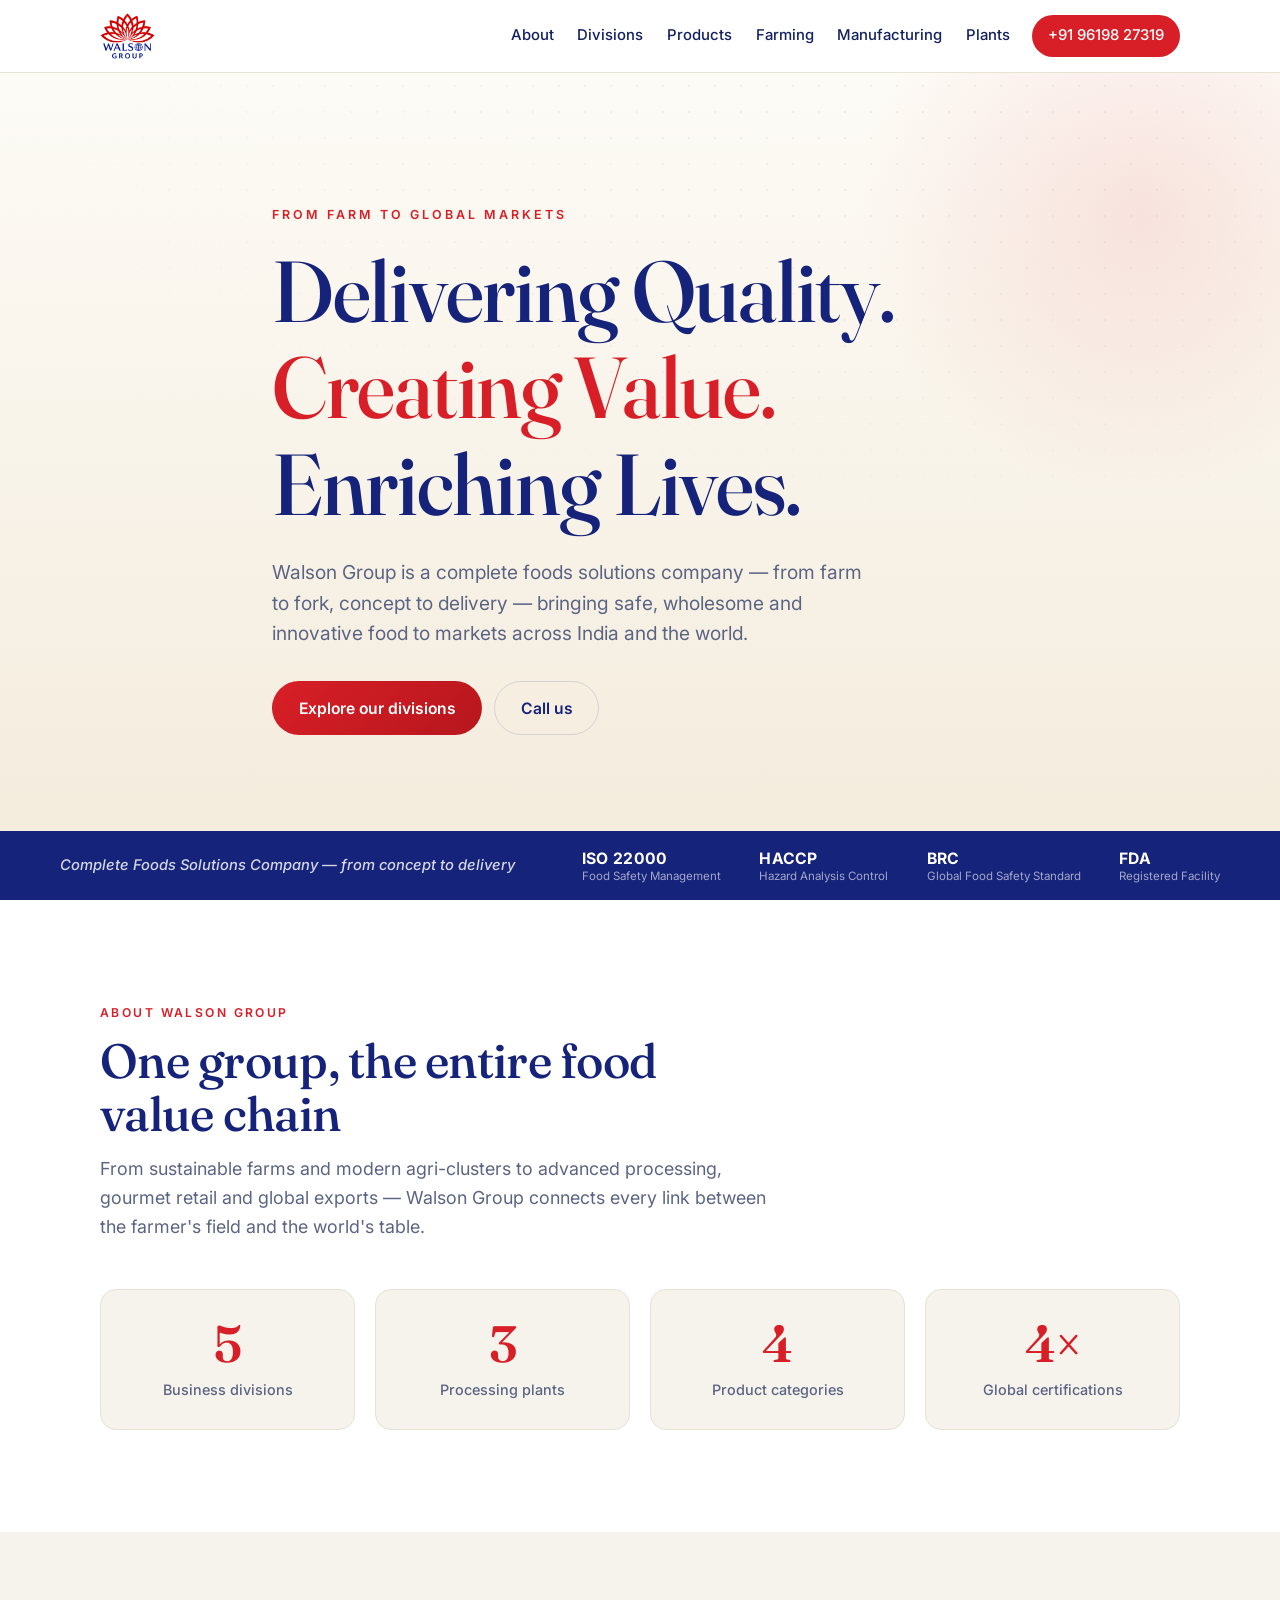
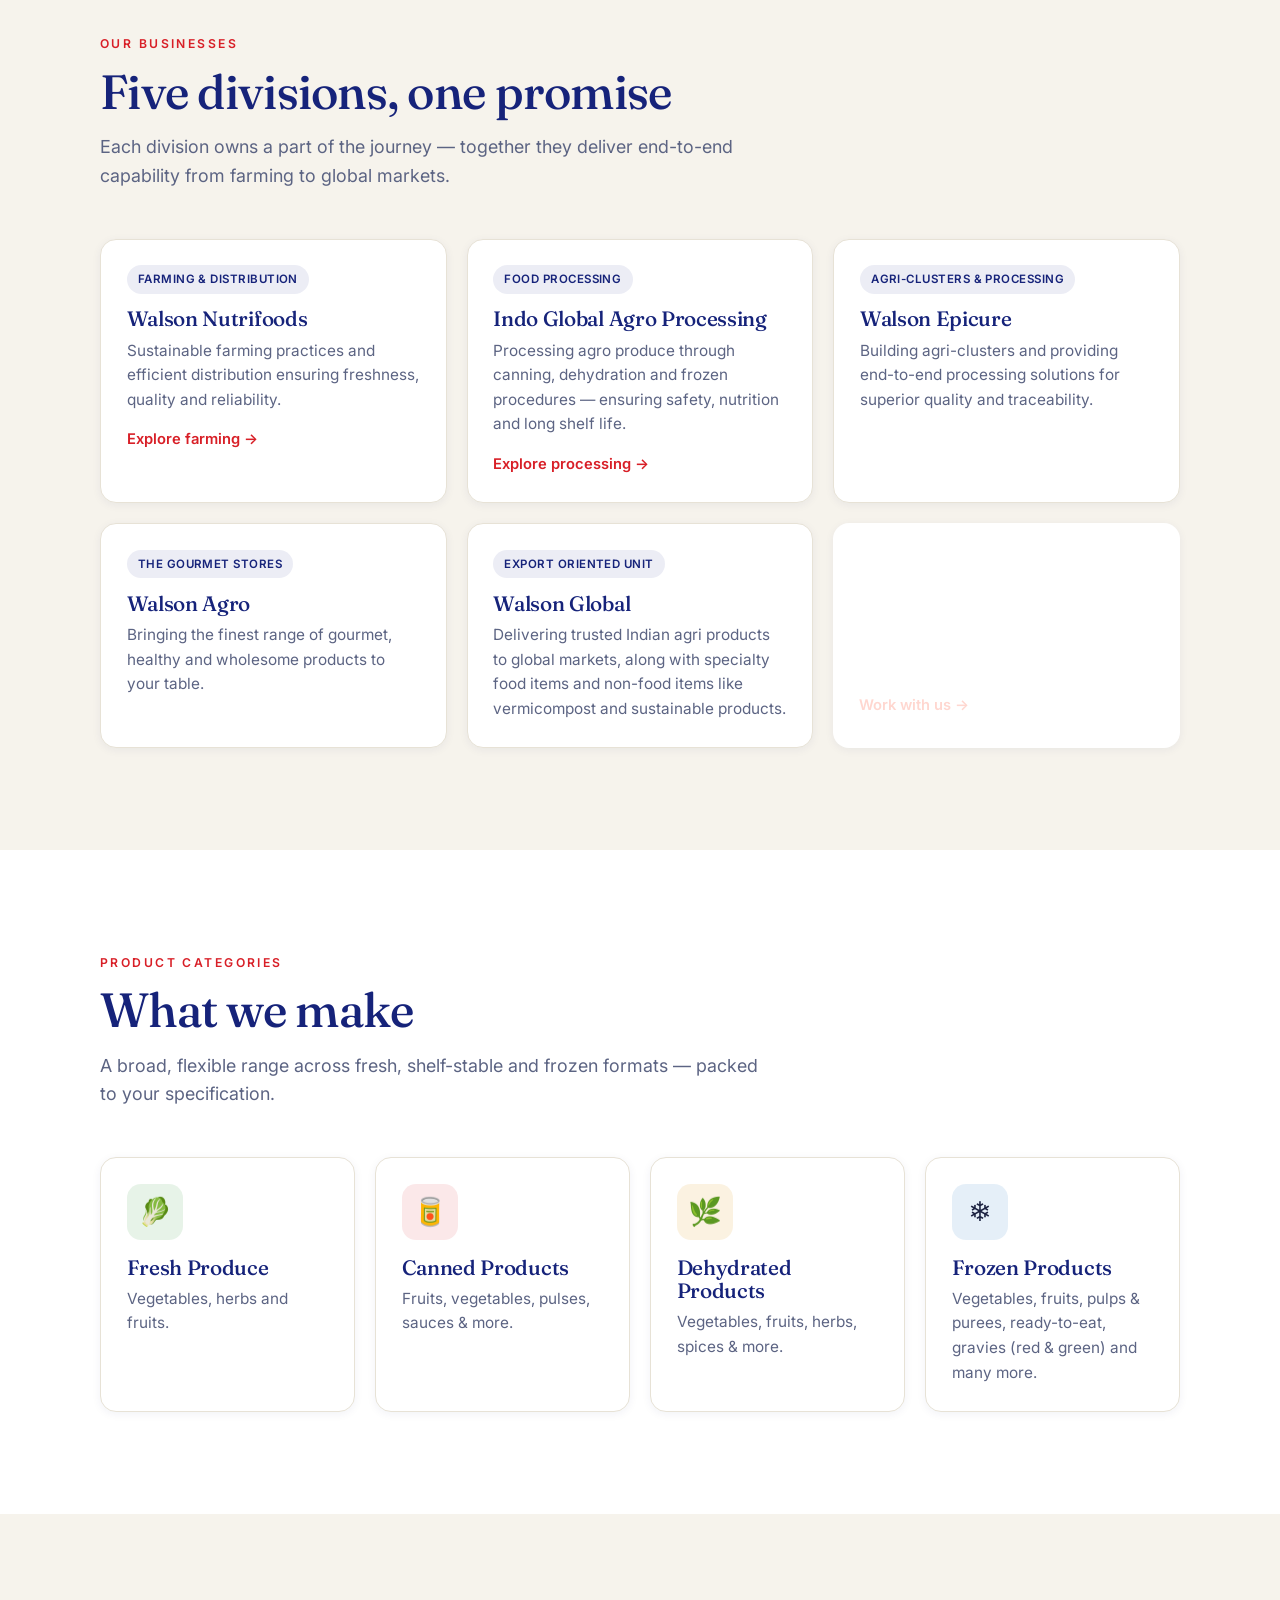
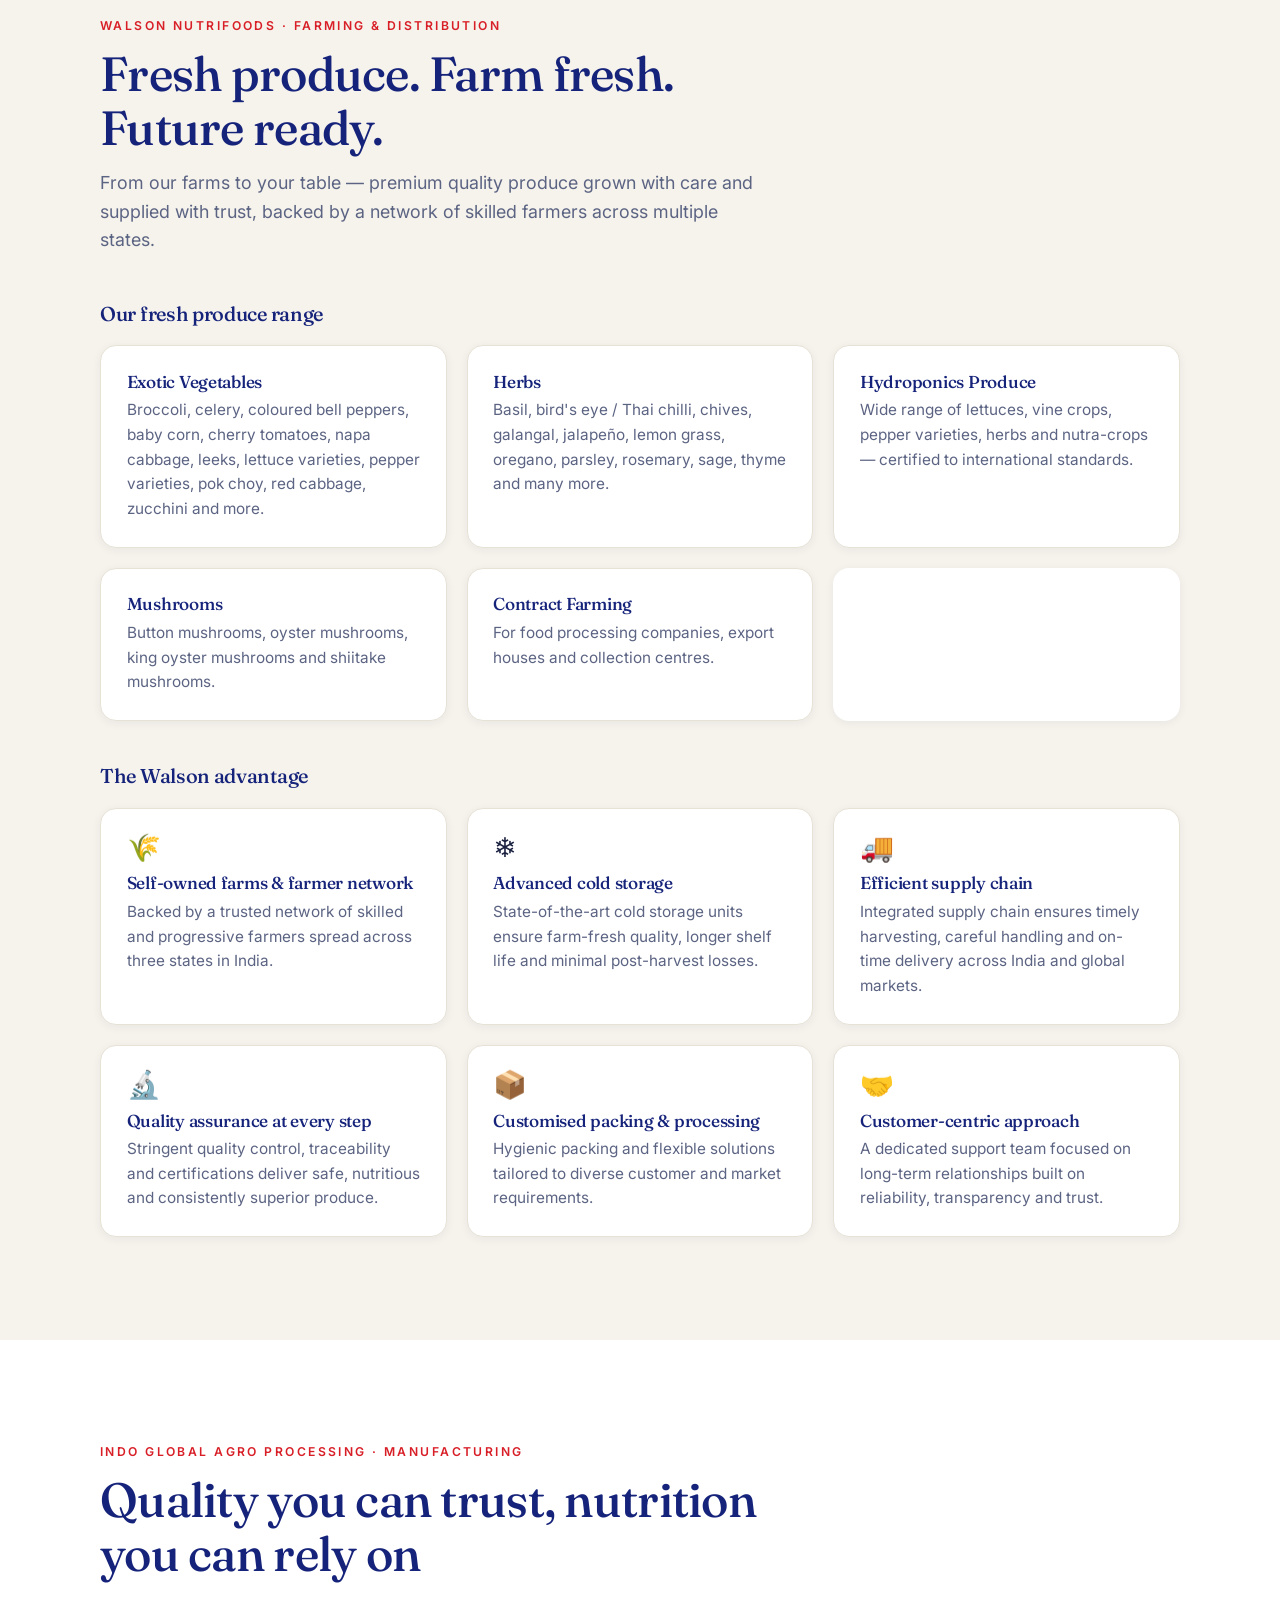
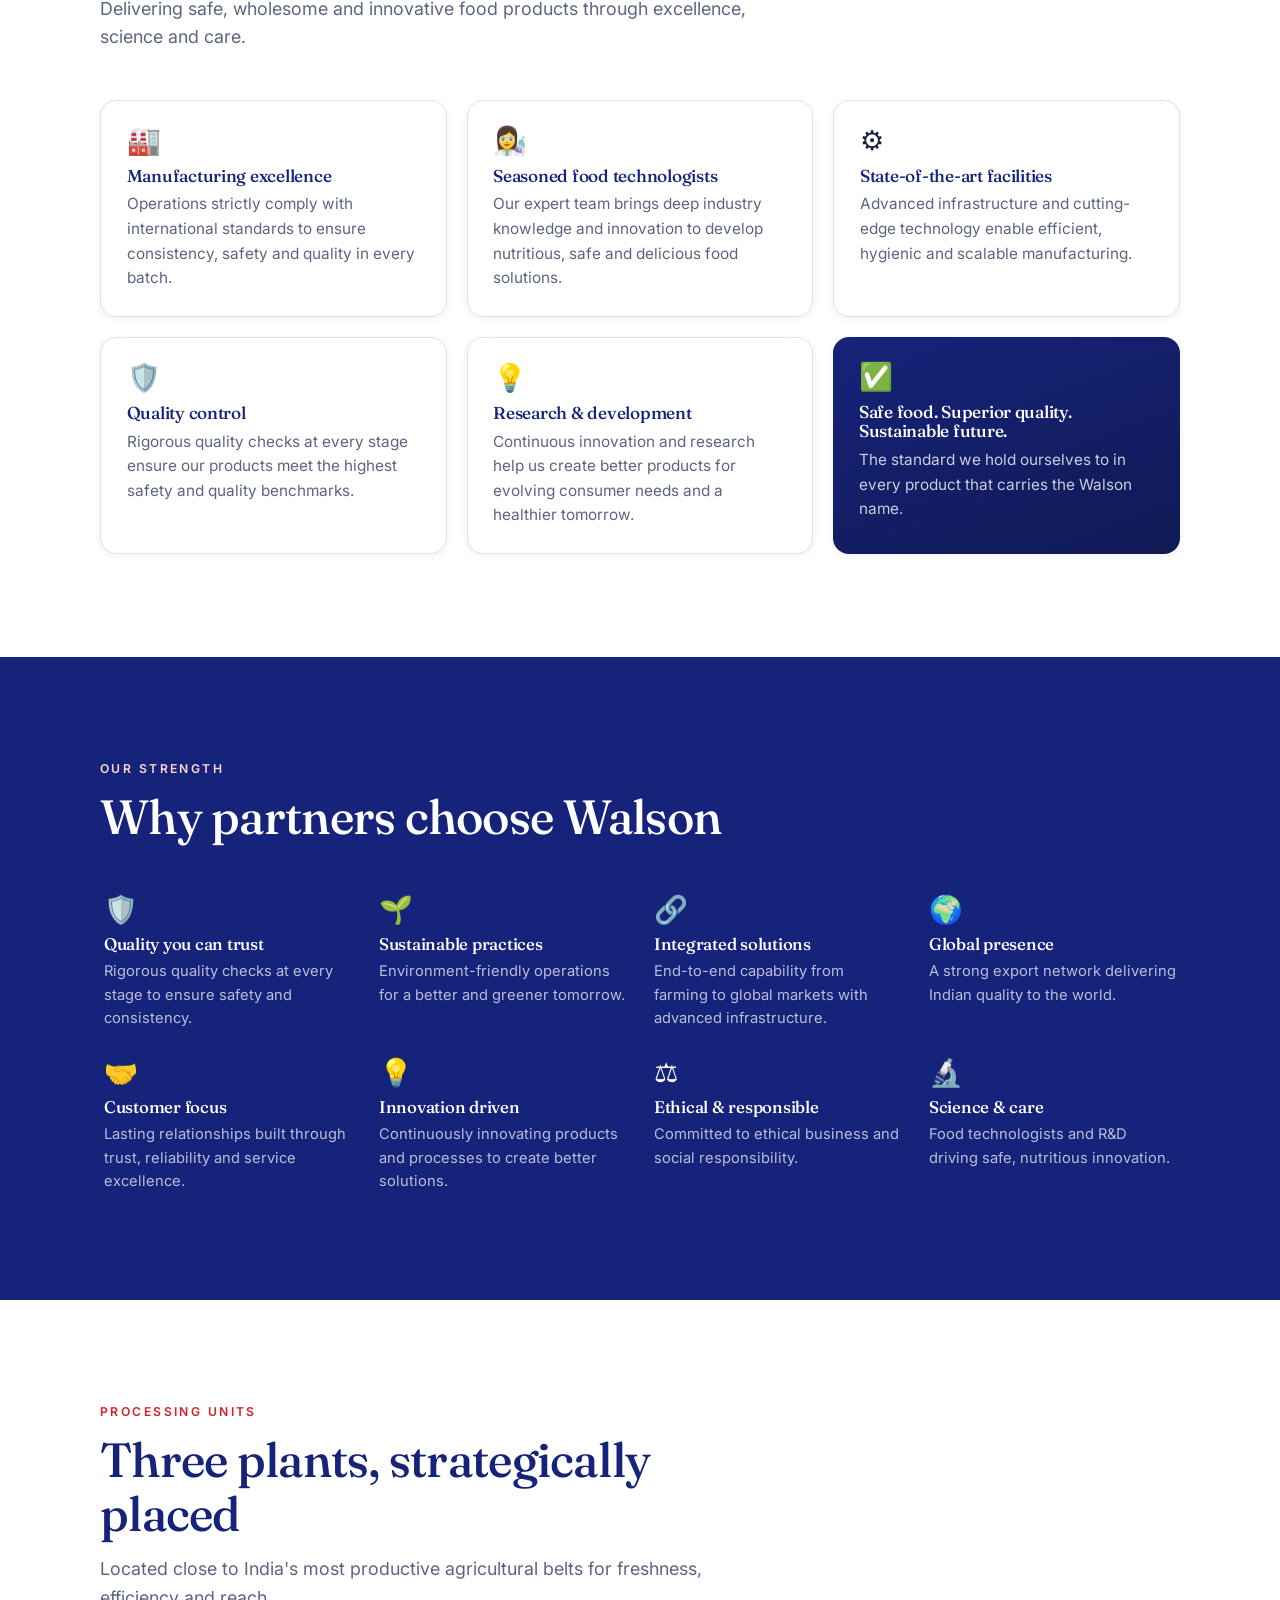
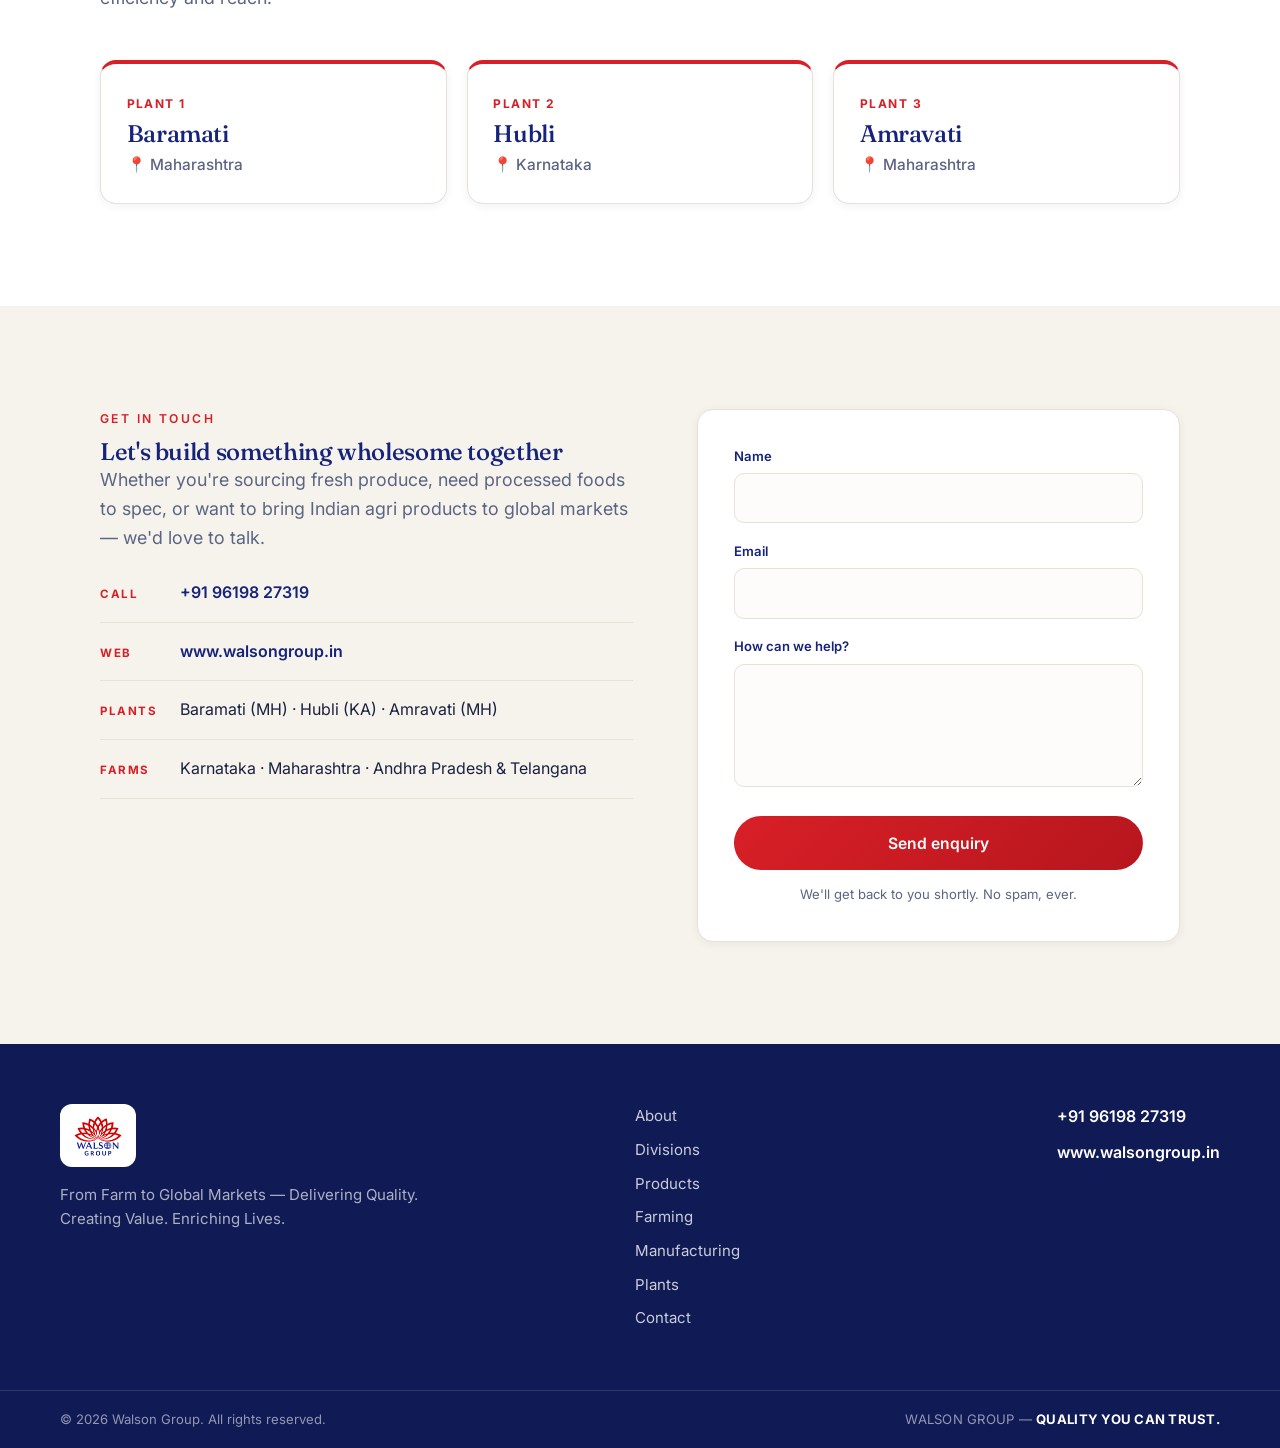
==== index.html @ 6d325419 "Build full corporate site from company infographics Replace coming-soon page with a complete multi-s" ====
<!DOCTYPE html>
<html lang="en">
<head>
  <meta charset="UTF-8" />
  <meta name="viewport" content="width=device-width, initial-scale=1.0" />
  <title>Walson Group — Complete Foods Solutions Company</title>
  <meta name="description" content="Walson Group is a complete foods solutions company — from farm to global markets. Fresh produce, canned, dehydrated and frozen foods with ISO 22000, HACCP, BRC and FDA-certified quality." />

  <meta property="og:title" content="Walson Group — Quality You Can Trust" />
  <meta property="og:description" content="From Farm to Global Markets — Delivering Quality. Creating Value. Enriching Lives." />
  <meta property="og:type" content="website" />
  <meta property="og:url" content="https://walsongroup.in" />

  <link rel="icon" href="data:image/svg+xml,<svg xmlns='http://www.w3.org/2000/svg' viewBox='0 0 100 100'><text y='.9em' font-size='90'>🪷</text></svg>" />
  <meta name="theme-color" content="#16237a" />

  <link rel="preconnect" href="https://fonts.googleapis.com" />
  <link rel="preconnect" href="https://fonts.gstatic.com" crossorigin />
  <link href="https://fonts.googleapis.com/css2?family=Fraunces:opsz,wght@9..144,400;9..144,500;9..144,600&family=Inter:wght@400;500;600;700&display=swap" rel="stylesheet" />

  <link rel="stylesheet" href="styles.css" />
</head>
<body>
  <!-- ============================ HEADER ============================ -->
  <header class="site-header" id="top">
    <div class="container nav">
      <a class="nav-brand" href="#top" aria-label="Walson Group home">
        <img src="logo.png" width="760" height="639" alt="Walson Group" />
      </a>

      <nav class="nav-links" id="navLinks" aria-label="Primary">
        <a href="#about">About</a>
        <a href="#divisions">Divisions</a>
        <a href="#products">Products</a>
        <a href="#farming">Farming</a>
        <a href="#manufacturing">Manufacturing</a>
        <a href="#plants">Plants</a>
        <a class="nav-cta" href="tel:+919619827319">+91 96198 27319</a>
      </nav>

      <button class="nav-toggle" id="navToggle" aria-label="Toggle menu" aria-expanded="false">
        <span></span><span></span><span></span>
      </button>
    </div>
  </header>

  <main>
    <!-- ============================ HERO ============================ -->
    <section class="hero" id="home">
      <div class="hero-bg" aria-hidden="true"></div>
      <div class="container hero-inner">
        <p class="eyebrow">From Farm to Global Markets</p>
        <h1 class="hero-title">
          Delivering&nbsp;Quality.<br />
          <span class="accent">Creating&nbsp;Value.</span><br />
          Enriching&nbsp;Lives.
        </h1>
        <p class="hero-sub">
          Walson Group is a complete foods solutions company — from farm to fork,
          concept to delivery — bringing safe, wholesome and innovative food to
          markets across India and the world.
        </p>
        <div class="hero-actions">
          <a class="btn btn-primary" href="#divisions">Explore our divisions</a>
          <a class="btn btn-ghost" href="tel:+919619827319">Call us</a>
        </div>
      </div>
    </section>

    <!-- ===================== CERTIFICATION STRIP ===================== -->
    <section class="trust-strip" aria-label="Certifications">
      <div class="container trust-inner">
        <span class="trust-lead">Complete Foods Solutions Company — from concept to delivery</span>
        <ul class="certs">
          <li><strong>ISO 22000</strong><span>Food Safety Management</span></li>
          <li><strong>HACCP</strong><span>Hazard Analysis Control</span></li>
          <li><strong>BRC</strong><span>Global Food Safety Standard</span></li>
          <li><strong>FDA</strong><span>Registered Facility</span></li>
        </ul>
      </div>
    </section>

    <!-- ============================ ABOUT ============================ -->
    <section class="section" id="about">
      <div class="container">
        <div class="section-head">
          <p class="kicker">About Walson Group</p>
          <h2>One group, the entire food value chain</h2>
          <p class="section-lead">
            From sustainable farms and modern agri-clusters to advanced processing,
            gourmet retail and global exports — Walson Group connects every link
            between the farmer's field and the world's table.
          </p>
        </div>

        <div class="stats">
          <div class="stat"><span class="stat-num">5</span><span class="stat-label">Business divisions</span></div>
          <div class="stat"><span class="stat-num">3</span><span class="stat-label">Processing plants</span></div>
          <div class="stat"><span class="stat-num">4</span><span class="stat-label">Product categories</span></div>
          <div class="stat"><span class="stat-num">4×</span><span class="stat-label">Global certifications</span></div>
        </div>
      </div>
    </section>

    <!-- ========================= DIVISIONS ========================= -->
    <section class="section section-alt" id="divisions">
      <div class="container">
        <div class="section-head">
          <p class="kicker">Our Businesses</p>
          <h2>Five divisions, one promise</h2>
          <p class="section-lead">Each division owns a part of the journey — together they deliver end-to-end capability from farming to global markets.</p>
        </div>

        <div class="grid grid-3">
          <article class="card division">
            <span class="pill">Farming &amp; Distribution</span>
            <h3>Walson Nutrifoods</h3>
            <p>Sustainable farming practices and efficient distribution ensuring freshness, quality and reliability.</p>
            <a class="card-link" href="#farming">Explore farming →</a>
          </article>

          <article class="card division">
            <span class="pill">Food Processing</span>
            <h3>Indo Global Agro Processing</h3>
            <p>Processing agro produce through canning, dehydration and frozen procedures — ensuring safety, nutrition and long shelf life.</p>
            <a class="card-link" href="#manufacturing">Explore processing →</a>
          </article>

          <article class="card division">
            <span class="pill">Agri-Clusters &amp; Processing</span>
            <h3>Walson Epicure</h3>
            <p>Building agri-clusters and providing end-to-end processing solutions for superior quality and traceability.</p>
          </article>

          <article class="card division">
            <span class="pill">The Gourmet Stores</span>
            <h3>Walson Agro</h3>
            <p>Bringing the finest range of gourmet, healthy and wholesome products to your table.</p>
          </article>

          <article class="card division">
            <span class="pill">Export Oriented Unit</span>
            <h3>Walson Global</h3>
            <p>Delivering trusted Indian agri products to global markets, along with specialty food items and non-food items like vermicompost and sustainable products.</p>
          </article>

          <article class="card division card-accent">
            <h3>From concept to delivery</h3>
            <p>A single, integrated partner covering the full spectrum — so quality and traceability are never handed off or lost in between.</p>
            <a class="card-link" href="#contact">Work with us →</a>
          </article>
        </div>
      </div>
    </section>

    <!-- ========================= PRODUCTS ========================= -->
    <section class="section" id="products">
      <div class="container">
        <div class="section-head">
          <p class="kicker">Product Categories</p>
          <h2>What we make</h2>
          <p class="section-lead">A broad, flexible range across fresh, shelf-stable and frozen formats — packed to your specification.</p>
        </div>

        <div class="grid grid-4">
          <article class="card product">
            <span class="prod-badge badge-green">🥬</span>
            <h3>Fresh Produce</h3>
            <p>Vegetables, herbs and fruits.</p>
          </article>
          <article class="card product">
            <span class="prod-badge badge-red">🥫</span>
            <h3>Canned Products</h3>
            <p>Fruits, vegetables, pulses, sauces &amp; more.</p>
          </article>
          <article class="card product">
            <span class="prod-badge badge-amber">🌿</span>
            <h3>Dehydrated Products</h3>
            <p>Vegetables, fruits, herbs, spices &amp; more.</p>
          </article>
          <article class="card product">
            <span class="prod-badge badge-blue">❄️</span>
            <h3>Frozen Products</h3>
            <p>Vegetables, fruits, pulps &amp; purees, ready-to-eat, gravies (red &amp; green) and many more.</p>
          </article>
        </div>
      </div>
    </section>

    <!-- ===================== FARMING (NUTRIFOODS) ===================== -->
    <section class="section section-alt" id="farming">
      <div class="container">
        <div class="section-head">
          <p class="kicker">Walson Nutrifoods · Farming &amp; Distribution</p>
          <h2>Fresh produce. Farm fresh. Future ready.</h2>
          <p class="section-lead">From our farms to your table — premium quality produce grown with care and supplied with trust, backed by a network of skilled farmers across multiple states.</p>
        </div>

        <h3 class="sub-head">Our fresh produce range</h3>
        <div class="grid grid-3">
          <article class="card feature">
            <h4>Exotic Vegetables</h4>
            <p>Broccoli, celery, coloured bell peppers, baby corn, cherry tomatoes, napa cabbage, leeks, lettuce varieties, pepper varieties, pok choy, red cabbage, zucchini and more.</p>
          </article>
          <article class="card feature">
            <h4>Herbs</h4>
            <p>Basil, bird's eye / Thai chilli, chives, galangal, jalapeño, lemon grass, oregano, parsley, rosemary, sage, thyme and many more.</p>
          </article>
          <article class="card feature">
            <h4>Hydroponics Produce</h4>
            <p>Wide range of lettuces, vine crops, pepper varieties, herbs and nutra-crops — certified to international standards.</p>
          </article>
          <article class="card feature">
            <h4>Mushrooms</h4>
            <p>Button mushrooms, oyster mushrooms, king oyster mushrooms and shiitake mushrooms.</p>
          </article>
          <article class="card feature">
            <h4>Contract Farming</h4>
            <p>For food processing companies, export houses and collection centres.</p>
          </article>
          <article class="card feature card-accent">
            <h4>Farm locations</h4>
            <p>Karnataka · Maharashtra · Andhra Pradesh &amp; Telangana</p>
          </article>
        </div>

        <h3 class="sub-head">The Walson advantage</h3>
        <div class="grid grid-3">
          <article class="card feature">
            <div class="ico">🌾</div>
            <h4>Self-owned farms &amp; farmer network</h4>
            <p>Backed by a trusted network of skilled and progressive farmers spread across three states in India.</p>
          </article>
          <article class="card feature">
            <div class="ico">❄️</div>
            <h4>Advanced cold storage</h4>
            <p>State-of-the-art cold storage units ensure farm-fresh quality, longer shelf life and minimal post-harvest losses.</p>
          </article>
          <article class="card feature">
            <div class="ico">🚚</div>
            <h4>Efficient supply chain</h4>
            <p>Integrated supply chain ensures timely harvesting, careful handling and on-time delivery across India and global markets.</p>
          </article>
          <article class="card feature">
            <div class="ico">🔬</div>
            <h4>Quality assurance at every step</h4>
            <p>Stringent quality control, traceability and certifications deliver safe, nutritious and consistently superior produce.</p>
          </article>
          <article class="card feature">
            <div class="ico">📦</div>
            <h4>Customised packing &amp; processing</h4>
            <p>Hygienic packing and flexible solutions tailored to diverse customer and market requirements.</p>
          </article>
          <article class="card feature">
            <div class="ico">🤝</div>
            <h4>Customer-centric approach</h4>
            <p>A dedicated support team focused on long-term relationships built on reliability, transparency and trust.</p>
          </article>
        </div>
      </div>
    </section>

    <!-- ======================= MANUFACTURING ======================= -->
    <section class="section" id="manufacturing">
      <div class="container">
        <div class="section-head">
          <p class="kicker">Indo Global Agro Processing · Manufacturing</p>
          <h2>Quality you can trust, nutrition you can rely on</h2>
          <p class="section-lead">Delivering safe, wholesome and innovative food products through excellence, science and care.</p>
        </div>

        <div class="grid grid-3">
          <article class="card feature">
            <div class="ico">🏭</div>
            <h4>Manufacturing excellence</h4>
            <p>Operations strictly comply with international standards to ensure consistency, safety and quality in every batch.</p>
          </article>
          <article class="card feature">
            <div class="ico">👩‍🔬</div>
            <h4>Seasoned food technologists</h4>
            <p>Our expert team brings deep industry knowledge and innovation to develop nutritious, safe and delicious food solutions.</p>
          </article>
          <article class="card feature">
            <div class="ico">⚙️</div>
            <h4>State-of-the-art facilities</h4>
            <p>Advanced infrastructure and cutting-edge technology enable efficient, hygienic and scalable manufacturing.</p>
          </article>
          <article class="card feature">
            <div class="ico">🛡️</div>
            <h4>Quality control</h4>
            <p>Rigorous quality checks at every stage ensure our products meet the highest safety and quality benchmarks.</p>
          </article>
          <article class="card feature">
            <div class="ico">💡</div>
            <h4>Research &amp; development</h4>
            <p>Continuous innovation and research help us create better products for evolving consumer needs and a healthier tomorrow.</p>
          </article>
          <article class="card feature card-accent">
            <div class="ico">✅</div>
            <h4>Safe food. Superior quality. Sustainable future.</h4>
            <p>The standard we hold ourselves to in every product that carries the Walson name.</p>
          </article>
        </div>
      </div>
    </section>

    <!-- ========================= STRENGTHS ========================= -->
    <section class="section section-navy" id="strengths">
      <div class="container">
        <div class="section-head">
          <p class="kicker kicker-light">Our Strength</p>
          <h2>Why partners choose Walson</h2>
        </div>

        <div class="grid grid-4 strengths">
          <div class="strength"><div class="ico">🛡️</div><h4>Quality you can trust</h4><p>Rigorous quality checks at every stage to ensure safety and consistency.</p></div>
          <div class="strength"><div class="ico">🌱</div><h4>Sustainable practices</h4><p>Environment-friendly operations for a better and greener tomorrow.</p></div>
          <div class="strength"><div class="ico">🔗</div><h4>Integrated solutions</h4><p>End-to-end capability from farming to global markets with advanced infrastructure.</p></div>
          <div class="strength"><div class="ico">🌍</div><h4>Global presence</h4><p>A strong export network delivering Indian quality to the world.</p></div>
          <div class="strength"><div class="ico">🤝</div><h4>Customer focus</h4><p>Lasting relationships built through trust, reliability and service excellence.</p></div>
          <div class="strength"><div class="ico">💡</div><h4>Innovation driven</h4><p>Continuously innovating products and processes to create better solutions.</p></div>
          <div class="strength"><div class="ico">⚖️</div><h4>Ethical &amp; responsible</h4><p>Committed to ethical business and social responsibility.</p></div>
          <div class="strength"><div class="ico">🔬</div><h4>Science &amp; care</h4><p>Food technologists and R&amp;D driving safe, nutritious innovation.</p></div>
        </div>
      </div>
    </section>

    <!-- =========================== PLANTS =========================== -->
    <section class="section" id="plants">
      <div class="container">
        <div class="section-head">
          <p class="kicker">Processing Units</p>
          <h2>Three plants, strategically placed</h2>
          <p class="section-lead">Located close to India's most productive agricultural belts for freshness, efficiency and reach.</p>
        </div>

        <div class="grid grid-3">
          <article class="card plant">
            <span class="plant-no">Plant 1</span>
            <h3>Baramati</h3>
            <p class="plant-state">📍 Maharashtra</p>
          </article>
          <article class="card plant">
            <span class="plant-no">Plant 2</span>
            <h3>Hubli</h3>
            <p class="plant-state">📍 Karnataka</p>
          </article>
          <article class="card plant">
            <span class="plant-no">Plant 3</span>
            <h3>Amravati</h3>
            <p class="plant-state">📍 Maharashtra</p>
          </article>
        </div>
      </div>
    </section>

    <!-- =========================== CONTACT =========================== -->
    <section class="section section-alt" id="contact">
      <div class="container contact-grid">
        <div class="contact-info">
          <p class="kicker">Get in touch</p>
          <h2>Let's build something wholesome together</h2>
          <p class="section-lead">Whether you're sourcing fresh produce, need processed foods to spec, or want to bring Indian agri products to global markets — we'd love to talk.</p>

          <ul class="contact-list">
            <li>
              <span class="ci-label">Call</span>
              <a href="tel:+919619827319">+91 96198 27319</a>
            </li>
            <li>
              <span class="ci-label">Web</span>
              <a href="https://walsongroup.in">www.walsongroup.in</a>
            </li>
            <li>
              <span class="ci-label">Plants</span>
              <span>Baramati (MH) · Hubli (KA) · Amravati (MH)</span>
            </li>
            <li>
              <span class="ci-label">Farms</span>
              <span>Karnataka · Maharashtra · Andhra Pradesh &amp; Telangana</span>
            </li>
          </ul>
        </div>

        <form class="contact-form" id="contactForm" novalidate>
          <div class="field">
            <label for="cf-name">Name</label>
            <input id="cf-name" name="name" type="text" autocomplete="name" required />
          </div>
          <div class="field">
            <label for="cf-email">Email</label>
            <input id="cf-email" name="email" type="email" inputmode="email" autocomplete="email" required />
          </div>
          <div class="field">
            <label for="cf-msg">How can we help?</label>
            <textarea id="cf-msg" name="message" rows="4" required></textarea>
          </div>
          <button class="btn btn-primary" type="submit">Send enquiry</button>
          <p class="form-note" id="formNote">We'll get back to you shortly. No spam, ever.</p>
        </form>
      </div>
    </section>
  </main>

  <!-- =========================== FOOTER =========================== -->
  <footer class="site-footer">
    <div class="container footer-inner">
      <div class="footer-brand">
        <span class="footer-logo"><img src="logo.png" width="760" height="639" alt="Walson Group" /></span>
        <p>From Farm to Global Markets — Delivering Quality. Creating Value. Enriching Lives.</p>
      </div>

      <nav class="footer-nav" aria-label="Footer">
        <a href="#about">About</a>
        <a href="#divisions">Divisions</a>
        <a href="#products">Products</a>
        <a href="#farming">Farming</a>
        <a href="#manufacturing">Manufacturing</a>
        <a href="#plants">Plants</a>
        <a href="#contact">Contact</a>
      </nav>

      <div class="footer-contact">
        <a href="tel:+919619827319">+91 96198 27319</a>
        <a href="https://walsongroup.in">www.walsongroup.in</a>
      </div>
    </div>
    <div class="footer-bar">
      <div class="container footer-bar-inner">
        <span>&copy; <span id="year"></span> Walson Group. All rights reserved.</span>
        <span class="footer-tag">WALSON GROUP — <strong>QUALITY YOU CAN TRUST.</strong></span>
      </div>
    </div>
  </footer>

  <script src="app.js"></script>
</body>
</html>
---- styles.css ----
:root {
  --navy: #16237a;
  --navy-deep: #101a54;
  --navy-ink: #14205f;
  --red: #d81f27;
  --red-deep: #b7161d;
  --amber: #e0a53a;
  --green: #3f9b46;
  --blue: #2f7fc4;

  --ink: #1b2140;
  --muted: #5c6483;
  --paper: #ffffff;
  --paper-alt: #f6f3ec;
  --line: #e7e2d6;
  --line-strong: rgba(22, 35, 122, 0.14);

  --radius: 16px;
  --shadow-sm: 0 2px 10px rgba(20, 32, 95, 0.06);
  --shadow: 0 14px 40px -18px rgba(20, 32, 95, 0.28);
  --ease: cubic-bezier(0.22, 1, 0.36, 1);
  --maxw: 1160px;
}

* { box-sizing: border-box; margin: 0; padding: 0; }

html { scroll-behavior: smooth; scroll-padding-top: 84px; -webkit-text-size-adjust: 100%; }

body {
  font-family: "Inter", system-ui, -apple-system, sans-serif;
  color: var(--ink);
  background: var(--paper);
  line-height: 1.6;
  -webkit-font-smoothing: antialiased;
}

img { max-width: 100%; display: block; }
a { color: inherit; text-decoration: none; }

.container { width: 100%; max-width: var(--maxw); margin-inline: auto; padding-inline: clamp(1.15rem, 4vw, 2.5rem); }

h1, h2, h3, h4 { font-family: "Fraunces", Georgia, serif; font-weight: 500; line-height: 1.12; color: var(--navy); letter-spacing: -0.015em; }

/* ============================ HEADER ============================ */
.site-header {
  position: sticky;
  top: 0;
  z-index: 100;
  background: rgba(255, 255, 255, 0.88);
  backdrop-filter: saturate(180%) blur(12px);
  -webkit-backdrop-filter: saturate(180%) blur(12px);
  border-bottom: 1px solid var(--line);
}
.nav { display: flex; align-items: center; justify-content: space-between; height: 72px; gap: 1rem; }
.nav-brand img { height: 46px; width: auto; }
.nav-links { display: flex; align-items: center; gap: clamp(0.5rem, 1.6vw, 1.5rem); }
.nav-links > a {
  font-size: 0.93rem;
  font-weight: 500;
  color: var(--navy-ink);
  padding: 0.4rem 0.1rem;
  position: relative;
  transition: color 0.2s;
}
.nav-links > a:not(.nav-cta)::after {
  content: "";
  position: absolute;
  left: 0; bottom: -2px;
  width: 0; height: 2px;
  background: var(--red);
  transition: width 0.25s var(--ease);
}
.nav-links > a:not(.nav-cta):hover { color: var(--red); }
.nav-links > a:not(.nav-cta):hover::after { width: 100%; }
.nav-cta {
  background: var(--red);
  color: #fff !important;
  padding: 0.55rem 1rem !important;
  border-radius: 100px;
  font-weight: 600;
  white-space: nowrap;
  transition: background 0.2s, transform 0.2s;
}
.nav-cta:hover { background: var(--red-deep); transform: translateY(-1px); }

.nav-toggle { display: none; flex-direction: column; gap: 5px; background: none; border: 0; cursor: pointer; padding: 8px; }
.nav-toggle span { width: 24px; height: 2px; background: var(--navy); border-radius: 2px; transition: transform 0.25s, opacity 0.2s; }
.nav-toggle[aria-expanded="true"] span:nth-child(1) { transform: translateY(7px) rotate(45deg); }
.nav-toggle[aria-expanded="true"] span:nth-child(2) { opacity: 0; }
.nav-toggle[aria-expanded="true"] span:nth-child(3) { transform: translateY(-7px) rotate(-45deg); }

/* ============================ HERO ============================ */
.hero { position: relative; overflow: hidden; background: linear-gradient(180deg, #fdfbf6 0%, #f4ecdd 100%); }
.hero-bg {
  position: absolute; inset: 0;
  background-image: radial-gradient(rgba(22, 35, 122, 0.12) 1.4px, transparent 1.4px);
  background-size: 26px 26px;
  -webkit-mask-image: radial-gradient(120% 90% at 70% 10%, #000 0%, transparent 65%);
  mask-image: radial-gradient(120% 90% at 70% 10%, #000 0%, transparent 65%);
  opacity: 0.55;
}
.hero::after {
  content: ""; position: absolute; right: -12vw; top: -12vw;
  width: 46vw; height: 46vw; border-radius: 50%;
  background: radial-gradient(circle, rgba(216, 31, 39, 0.1), transparent 68%);
  pointer-events: none;
}
.hero-inner { position: relative; padding: clamp(4rem, 11vw, 8rem) 0 clamp(3.5rem, 8vw, 6rem); max-width: 46rem; }
.eyebrow {
  display: inline-block;
  font-size: 0.78rem; letter-spacing: 0.24em; text-transform: uppercase; font-weight: 600;
  color: var(--red); margin-bottom: 1.1rem;
}
.hero-title { font-size: clamp(2.6rem, 8vw, 5.4rem); font-weight: 500; margin-bottom: 1.5rem; }
.hero-title .accent { color: var(--red); }
.hero-sub { font-size: clamp(1.02rem, 1.5vw, 1.2rem); color: var(--muted); max-width: 38rem; margin-bottom: 2rem; }
.hero-actions { display: flex; flex-wrap: wrap; gap: 0.75rem; }

.btn {
  display: inline-flex; align-items: center; justify-content: center;
  font: inherit; font-weight: 600; font-size: 0.98rem;
  padding: 0.85rem 1.6rem; border-radius: 100px; cursor: pointer; border: 1.5px solid transparent;
  transition: transform 0.2s var(--ease), box-shadow 0.25s, background 0.2s, color 0.2s;
}
.btn-primary { background: linear-gradient(135deg, var(--red), var(--red-deep)); color: #fff; }
.btn-primary:hover { transform: translateY(-2px); box-shadow: 0 12px 26px -10px rgba(216, 31, 39, 0.6); }
.btn-ghost { background: transparent; color: var(--navy); border-color: var(--line-strong); }
.btn-ghost:hover { border-color: var(--navy); transform: translateY(-2px); }

/* ===================== CERT STRIP ===================== */
.trust-strip { background: var(--navy); color: #fff; }
.trust-inner { display: flex; align-items: center; justify-content: space-between; flex-wrap: wrap; gap: 1.25rem; padding: 1.1rem 0; }
.trust-lead { font-size: 0.92rem; font-weight: 500; color: rgba(255, 255, 255, 0.82); font-style: italic; }
.certs { display: flex; flex-wrap: wrap; gap: clamp(1rem, 3vw, 2.4rem); list-style: none; }
.certs li { display: flex; flex-direction: column; line-height: 1.25; }
.certs strong { font-size: 0.98rem; font-weight: 700; letter-spacing: 0.02em; }
.certs span { font-size: 0.72rem; color: rgba(255, 255, 255, 0.6); }

/* ============================ SECTIONS ============================ */
.section { padding: clamp(3.5rem, 8vw, 6.5rem) 0; }
.section-alt { background: var(--paper-alt); }
.section-navy { background: var(--navy); color: #fff; }

.section-head { max-width: 42rem; margin-bottom: clamp(2rem, 4vw, 3rem); }
.kicker { font-size: 0.76rem; letter-spacing: 0.2em; text-transform: uppercase; font-weight: 600; color: var(--red); margin-bottom: 0.7rem; }
.kicker-light { color: #ffd7d0; }
.section-head h2 { font-size: clamp(1.85rem, 4vw, 3rem); margin-bottom: 0.9rem; }
.section-navy h2 { color: #fff; }
.section-lead { color: var(--muted); font-size: clamp(1rem, 1.4vw, 1.12rem); }
.section-navy .section-lead { color: rgba(255, 255, 255, 0.72); }
.sub-head { font-size: 1.25rem; margin: 2.75rem 0 1.25rem; color: var(--navy); }

/* ============================ GRID / CARDS ============================ */
.grid { display: grid; gap: 1.25rem; }
.grid-3 { grid-template-columns: repeat(3, 1fr); }
.grid-4 { grid-template-columns: repeat(4, 1fr); }

.card {
  background: var(--paper);
  border: 1px solid var(--line);
  border-radius: var(--radius);
  padding: 1.6rem;
  box-shadow: var(--shadow-sm);
  transition: transform 0.25s var(--ease), box-shadow 0.25s, border-color 0.25s;
}
.section-alt .card { background: #fff; }
.card:hover { transform: translateY(-4px); box-shadow: var(--shadow); border-color: var(--line-strong); }
.card h3 { font-size: 1.3rem; margin-bottom: 0.5rem; }
.card h4 { font-size: 1.08rem; margin-bottom: 0.45rem; color: var(--navy); }
.card p { color: var(--muted); font-size: 0.96rem; }

.card-accent { background: linear-gradient(160deg, var(--navy), var(--navy-deep)); border: 0; color: #fff; }
.card-accent h3, .card-accent h4 { color: #fff; }
.card-accent p { color: rgba(255, 255, 255, 0.78); }

/* division cards */
.pill {
  display: inline-block; font-size: 0.72rem; font-weight: 600; letter-spacing: 0.04em;
  text-transform: uppercase; color: var(--navy); background: rgba(22, 35, 122, 0.08);
  padding: 0.32rem 0.7rem; border-radius: 100px; margin-bottom: 0.85rem;
}
.card-accent .pill { background: rgba(255, 255, 255, 0.16); color: #fff; }
.card-link { display: inline-block; margin-top: 1rem; font-weight: 600; font-size: 0.92rem; color: var(--red); transition: gap 0.2s; }
.card-accent .card-link { color: #ffd7d0; }
.card-link:hover { opacity: 0.8; }

/* product cards */
.product { text-align: left; }
.prod-badge {
  display: grid; place-items: center; width: 56px; height: 56px; border-radius: 14px;
  font-size: 1.7rem; margin-bottom: 1rem;
}
.badge-green { background: rgba(63, 155, 70, 0.12); }
.badge-red { background: rgba(216, 31, 39, 0.1); }
.badge-amber { background: rgba(224, 165, 58, 0.15); }
.badge-blue { background: rgba(47, 127, 196, 0.12); }

/* feature / strength icons */
.ico { font-size: 1.7rem; margin-bottom: 0.75rem; line-height: 1; }

/* strengths on navy */
.strengths .strength { padding: 0.25rem; }
.strength h4 { color: #fff; font-size: 1.05rem; margin-bottom: 0.4rem; }
.strength p { color: rgba(255, 255, 255, 0.7); font-size: 0.92rem; }

/* stats */
.stats { display: grid; grid-template-columns: repeat(4, 1fr); gap: 1.25rem; }
.stat { text-align: center; padding: 1.75rem 1rem; border: 1px solid var(--line); border-radius: var(--radius); background: var(--paper-alt); }
.stat-num { display: block; font-family: "Fraunces", serif; font-size: clamp(2.2rem, 5vw, 3.2rem); font-weight: 600; color: var(--red); line-height: 1; }
.stat-label { display: block; margin-top: 0.5rem; font-size: 0.9rem; color: var(--muted); font-weight: 500; }

/* plants */
.plant { text-align: left; border-top: 4px solid var(--red); }
.plant-no { font-size: 0.75rem; font-weight: 700; letter-spacing: 0.12em; text-transform: uppercase; color: var(--red); }
.plant h3 { margin: 0.35rem 0 0.3rem; font-size: 1.5rem; }
.plant-state { color: var(--muted); font-weight: 500; }

/* ============================ CONTACT ============================ */
.contact-grid { display: grid; grid-template-columns: 1.05fr 0.95fr; gap: clamp(2rem, 5vw, 4rem); align-items: start; }
.contact-list { list-style: none; margin-top: 1.75rem; display: grid; gap: 1rem; }
.contact-list li { display: grid; grid-template-columns: 68px 1fr; align-items: baseline; gap: 0.75rem; padding-bottom: 1rem; border-bottom: 1px solid var(--line); }
.ci-label { font-size: 0.72rem; letter-spacing: 0.14em; text-transform: uppercase; font-weight: 700; color: var(--red); }
.contact-list a { font-weight: 600; color: var(--navy); }
.contact-list a:hover { color: var(--red); }

.contact-form { background: #fff; border: 1px solid var(--line); border-radius: var(--radius); padding: clamp(1.5rem, 3vw, 2.25rem); box-shadow: var(--shadow-sm); }
.field { margin-bottom: 1.1rem; }
.field label { display: block; font-size: 0.82rem; font-weight: 600; color: var(--navy); margin-bottom: 0.4rem; }
.field input, .field textarea {
  width: 100%; font: inherit; font-size: 0.95rem; color: var(--ink);
  padding: 0.75rem 0.9rem; border: 1px solid var(--line); border-radius: 10px; background: #fdfcfa;
  transition: border-color 0.2s, box-shadow 0.2s; resize: vertical;
}
.field input:focus, .field textarea:focus { outline: none; border-color: var(--navy); box-shadow: 0 0 0 3px rgba(22, 35, 122, 0.1); }
.contact-form .btn { width: 100%; margin-top: 0.25rem; }
.form-note { margin-top: 0.85rem; font-size: 0.82rem; color: var(--muted); text-align: center; }
.form-note.is-error { color: var(--red); }
.form-note.is-ok { color: var(--green); }

/* ============================ FOOTER ============================ */
.site-footer { background: var(--navy-deep); color: #fff; }
.footer-inner { display: grid; grid-template-columns: 1.4fr 1fr auto; gap: 2.5rem; padding: clamp(2.5rem, 5vw, 3.75rem) 0; align-items: start; }
.footer-logo { display: inline-flex; background: #fff; padding: 0.7rem 0.9rem; border-radius: 12px; margin-bottom: 1rem; }
.footer-logo img { height: 40px; width: auto; }
.footer-brand p { color: rgba(255, 255, 255, 0.66); font-size: 0.94rem; max-width: 24rem; }
.footer-nav { display: grid; gap: 0.6rem; }
.footer-nav a { color: rgba(255, 255, 255, 0.78); font-size: 0.94rem; transition: color 0.2s; }
.footer-nav a:hover { color: #fff; }
.footer-contact { display: grid; gap: 0.6rem; }
.footer-contact a { font-weight: 600; color: #fff; }
.footer-contact a:hover { color: #ffd7d0; }
.footer-bar { border-top: 1px solid rgba(255, 255, 255, 0.12); }
.footer-bar-inner { display: flex; justify-content: space-between; align-items: center; flex-wrap: wrap; gap: 0.75rem; padding: 1.1rem 0; font-size: 0.82rem; color: rgba(255, 255, 255, 0.55); }
.footer-tag { letter-spacing: 0.02em; }
.footer-tag strong { color: #fff; }
.footer-tag strong::before { content: ""; }

/* ============================ REVEAL ANIM ============================ */
.reveal { opacity: 0; transform: translateY(22px); transition: opacity 0.7s var(--ease), transform 0.7s var(--ease); }
.reveal.in { opacity: 1; transform: none; }

/* ============================ RESPONSIVE ============================ */
@media (max-width: 900px) {
  .grid-4 { grid-template-columns: repeat(2, 1fr); }
  .grid-3 { grid-template-columns: repeat(2, 1fr); }
  .stats { grid-template-columns: repeat(2, 1fr); }
  .contact-grid { grid-template-columns: 1fr; }
  .footer-inner { grid-template-columns: 1fr 1fr; }

  .nav-toggle { display: flex; }
  .nav-links {
    position: fixed; inset: 72px 0 auto 0;
    flex-direction: column; align-items: stretch; gap: 0;
    background: #fff; border-bottom: 1px solid var(--line);
    padding: 0.5rem 1.15rem 1.25rem;
    transform: translateY(-120%); transition: transform 0.3s var(--ease);
    box-shadow: var(--shadow); max-height: calc(100dvh - 72px); overflow-y: auto;
  }
  .nav-links.open { transform: translateY(0); }
  .nav-links > a { padding: 0.85rem 0.25rem; border-bottom: 1px solid var(--line); }
  .nav-links > a:not(.nav-cta)::after { display: none; }
  .nav-cta { text-align: center; margin-top: 0.9rem; }
}

@media (max-width: 560px) {
  .grid-4, .grid-3, .stats { grid-template-columns: 1fr; }
  .footer-inner { grid-template-columns: 1fr; gap: 1.75rem; }
  .footer-bar-inner { justify-content: center; text-align: center; }
  .trust-inner { justify-content: center; text-align: center; }
}

@media (prefers-reduced-motion: reduce) {
  html { scroll-behavior: auto; }
  .reveal { opacity: 1; transform: none; transition: none; }
  * { animation: none !important; }
}
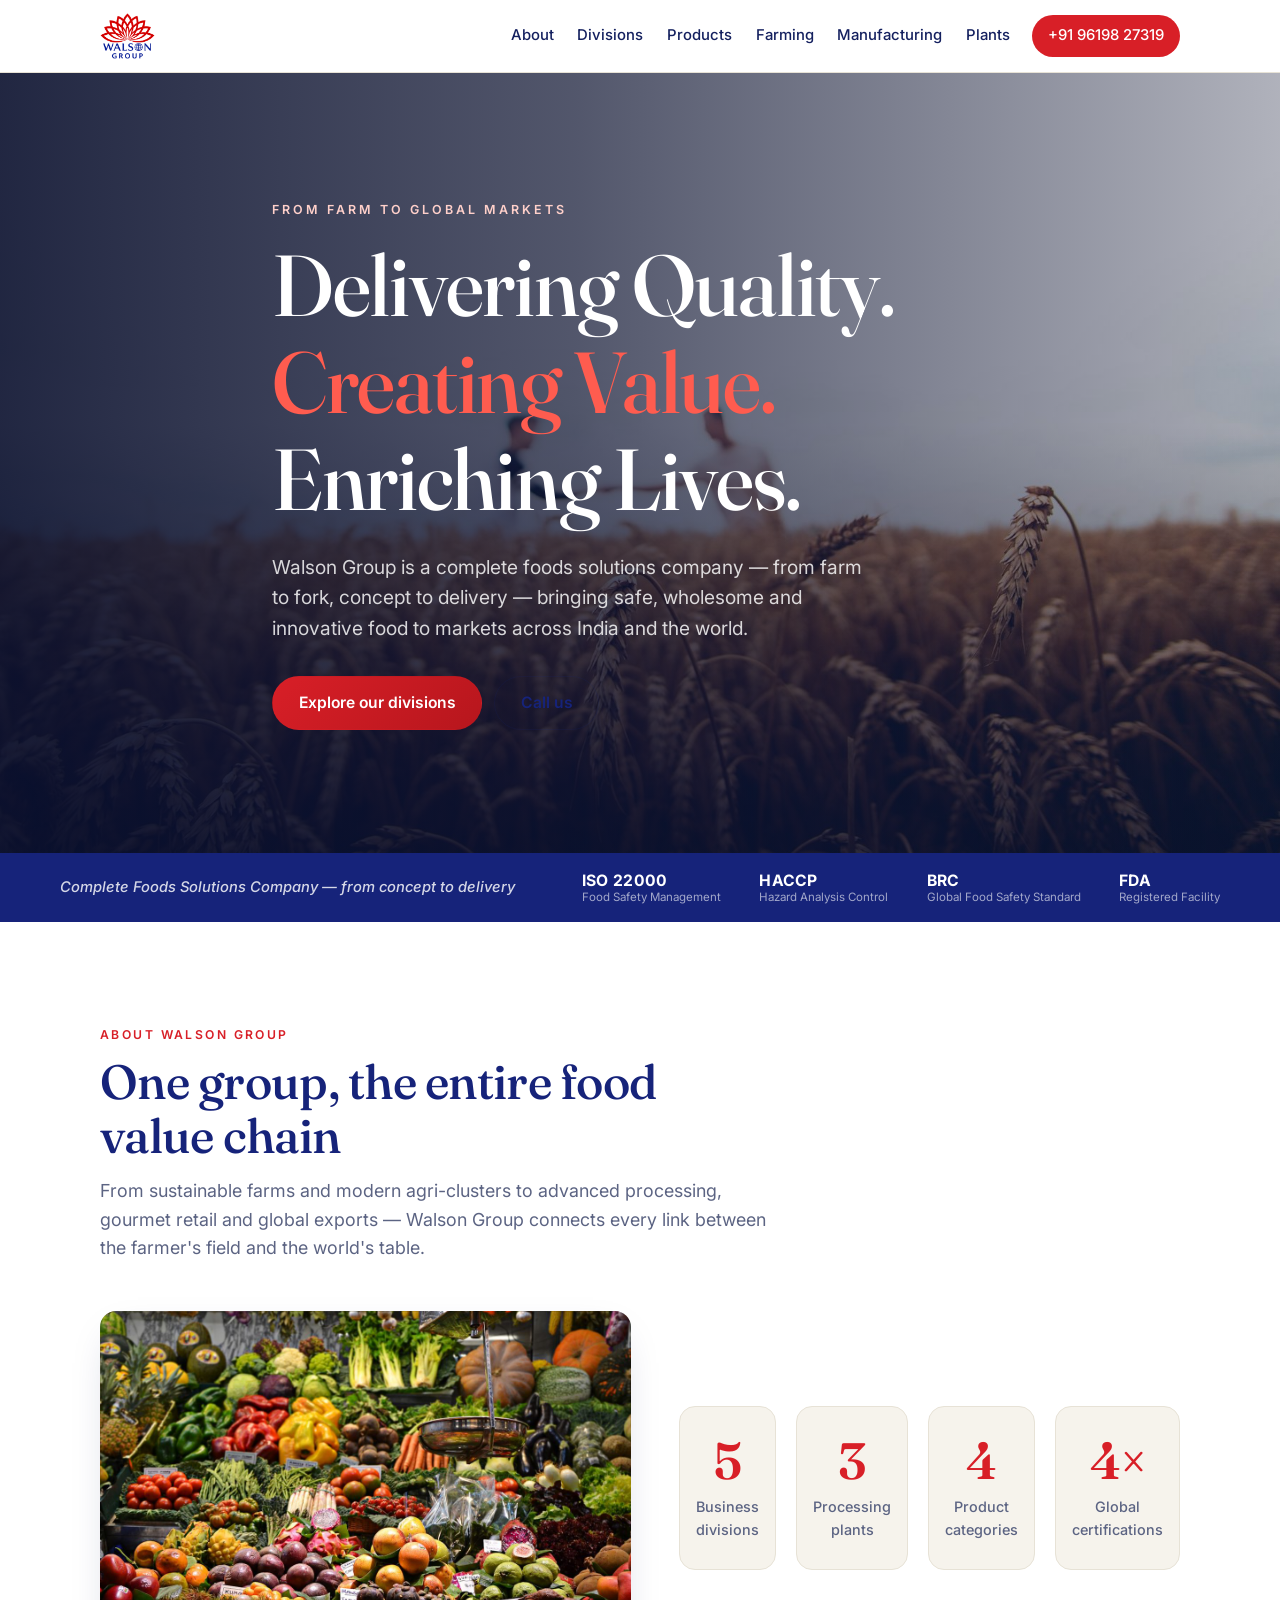
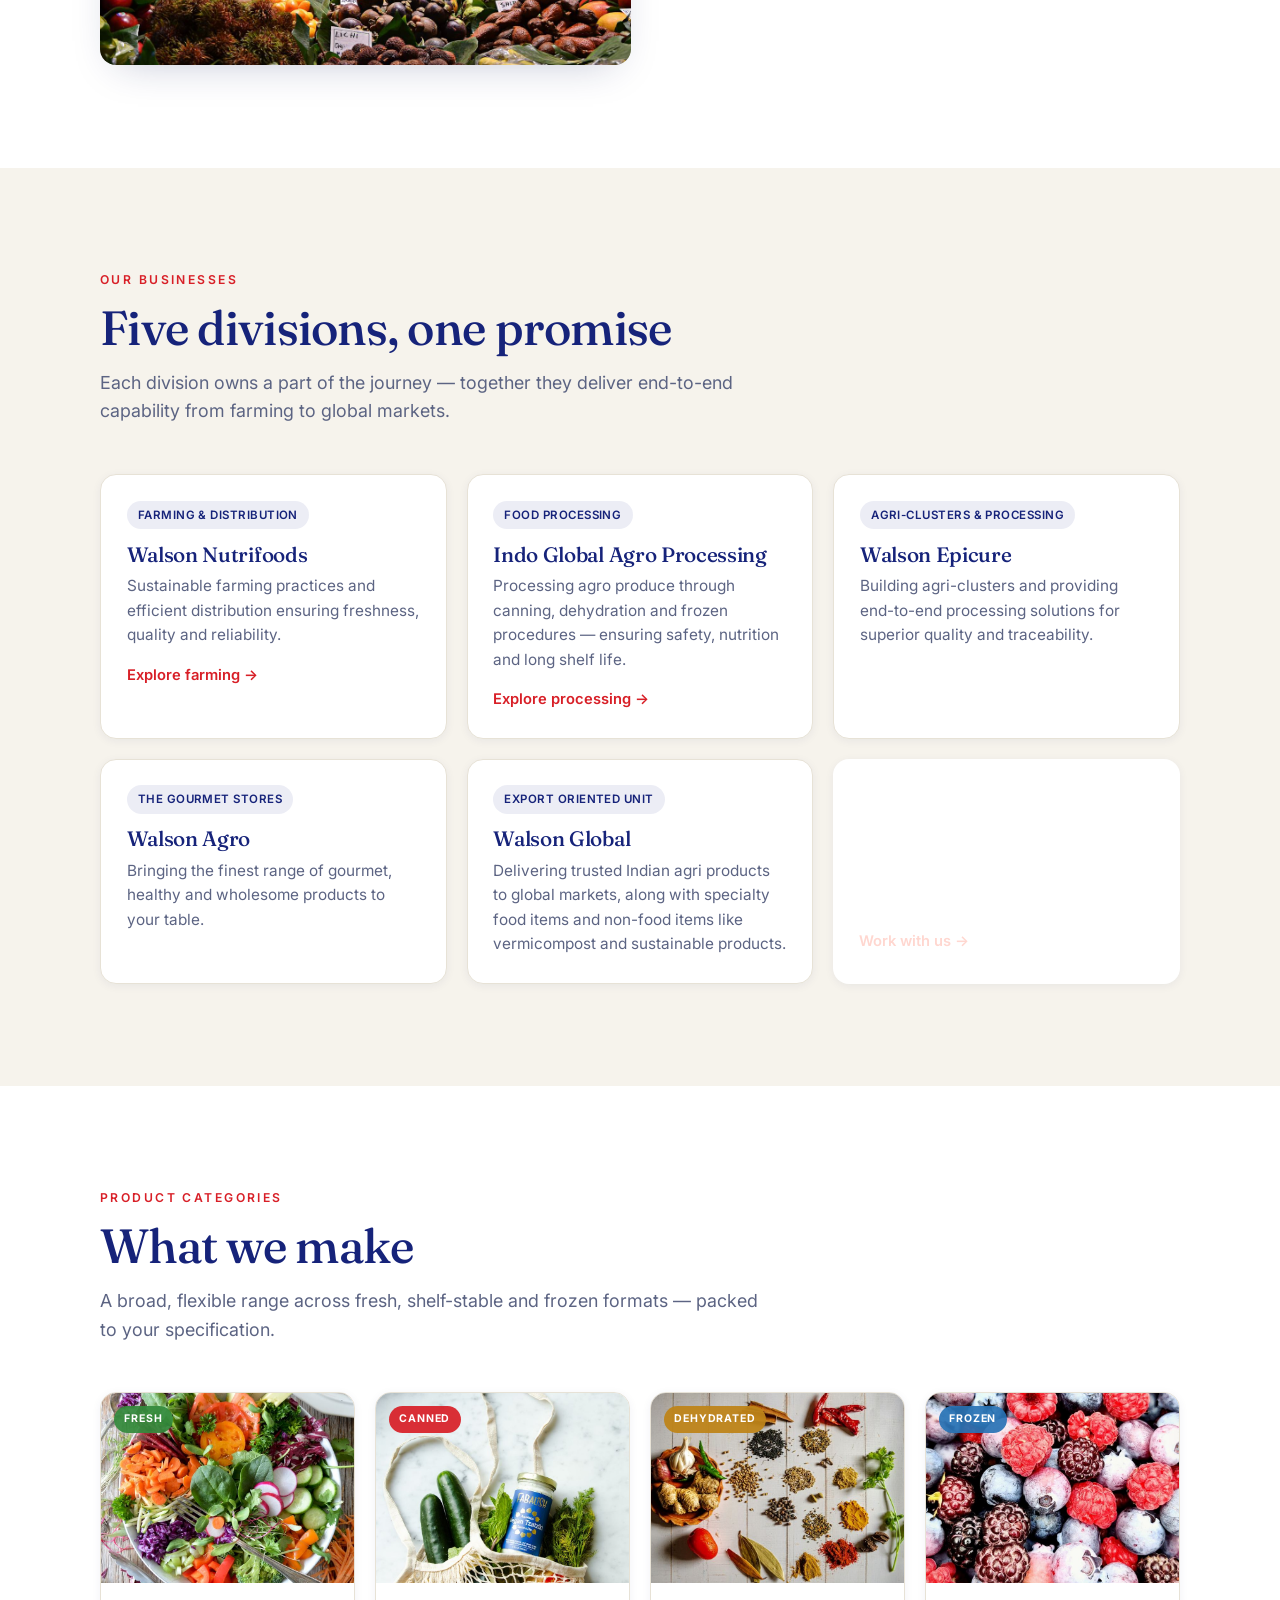
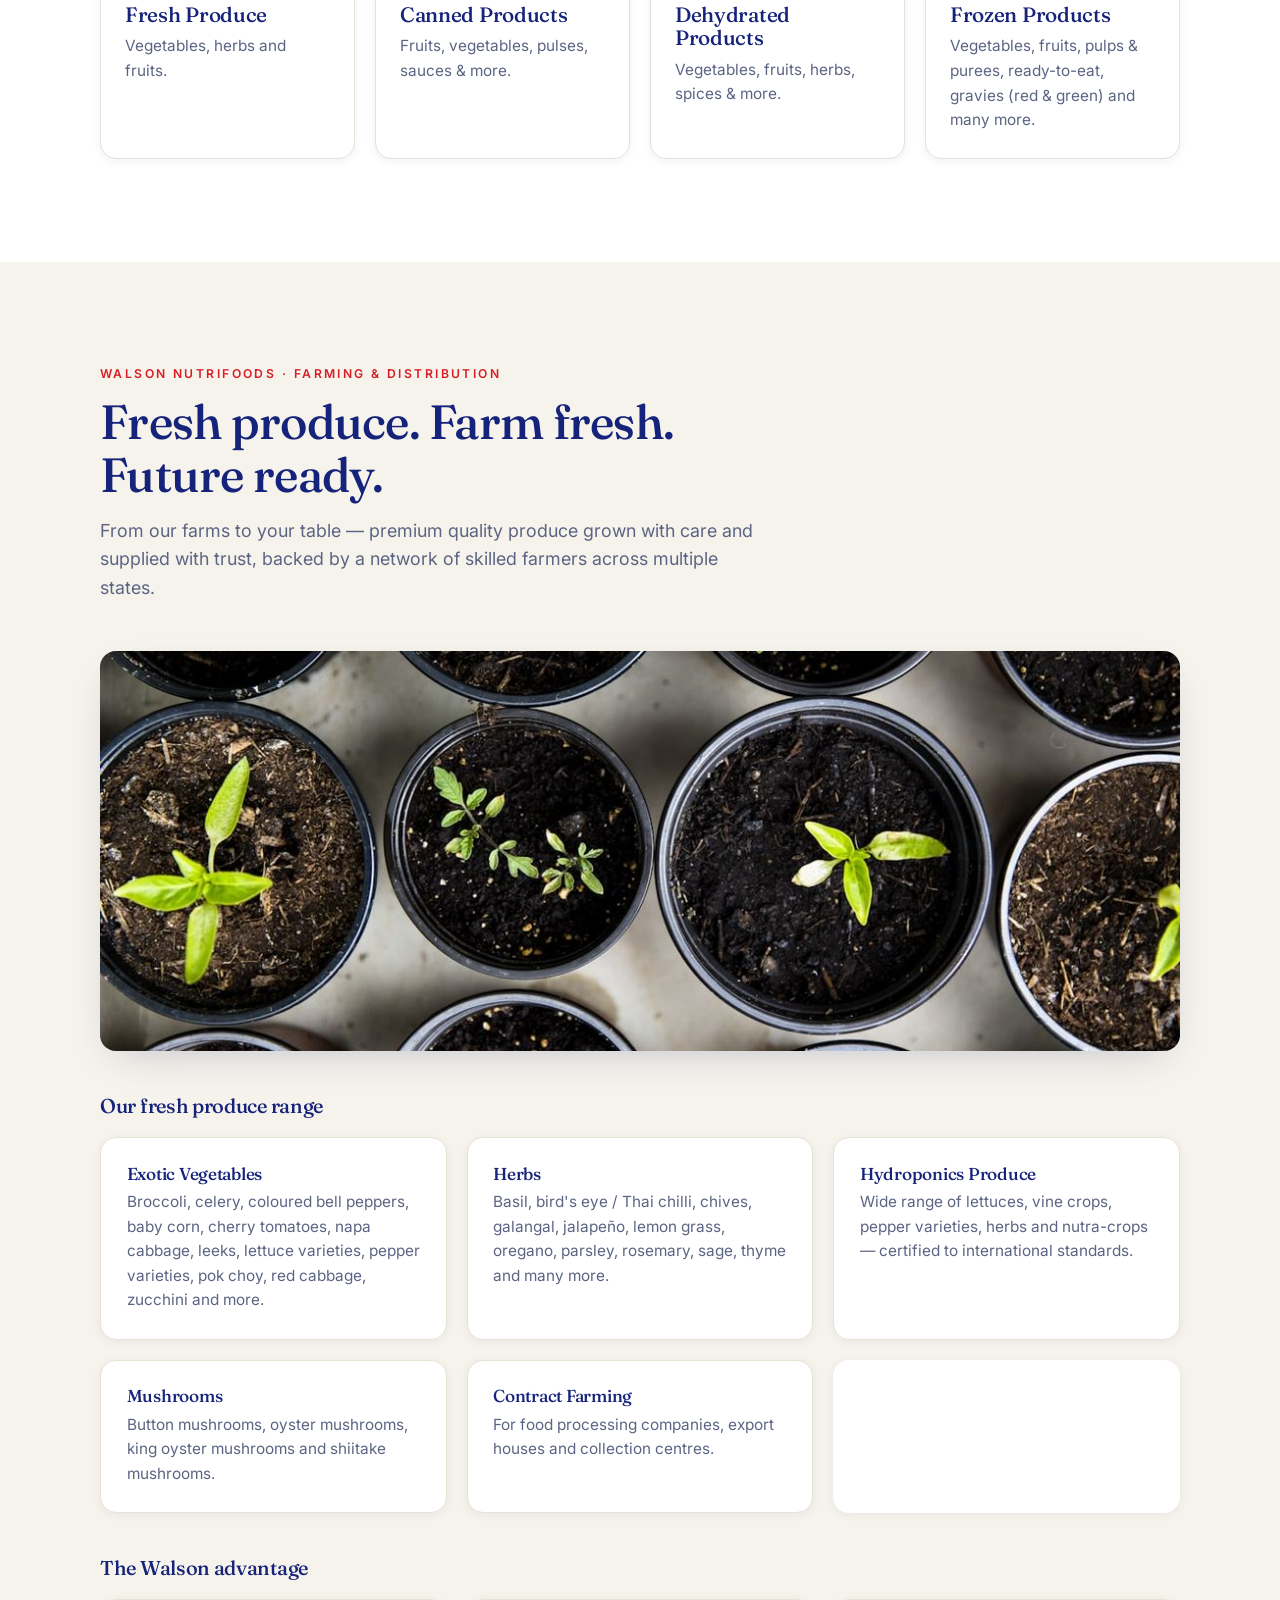
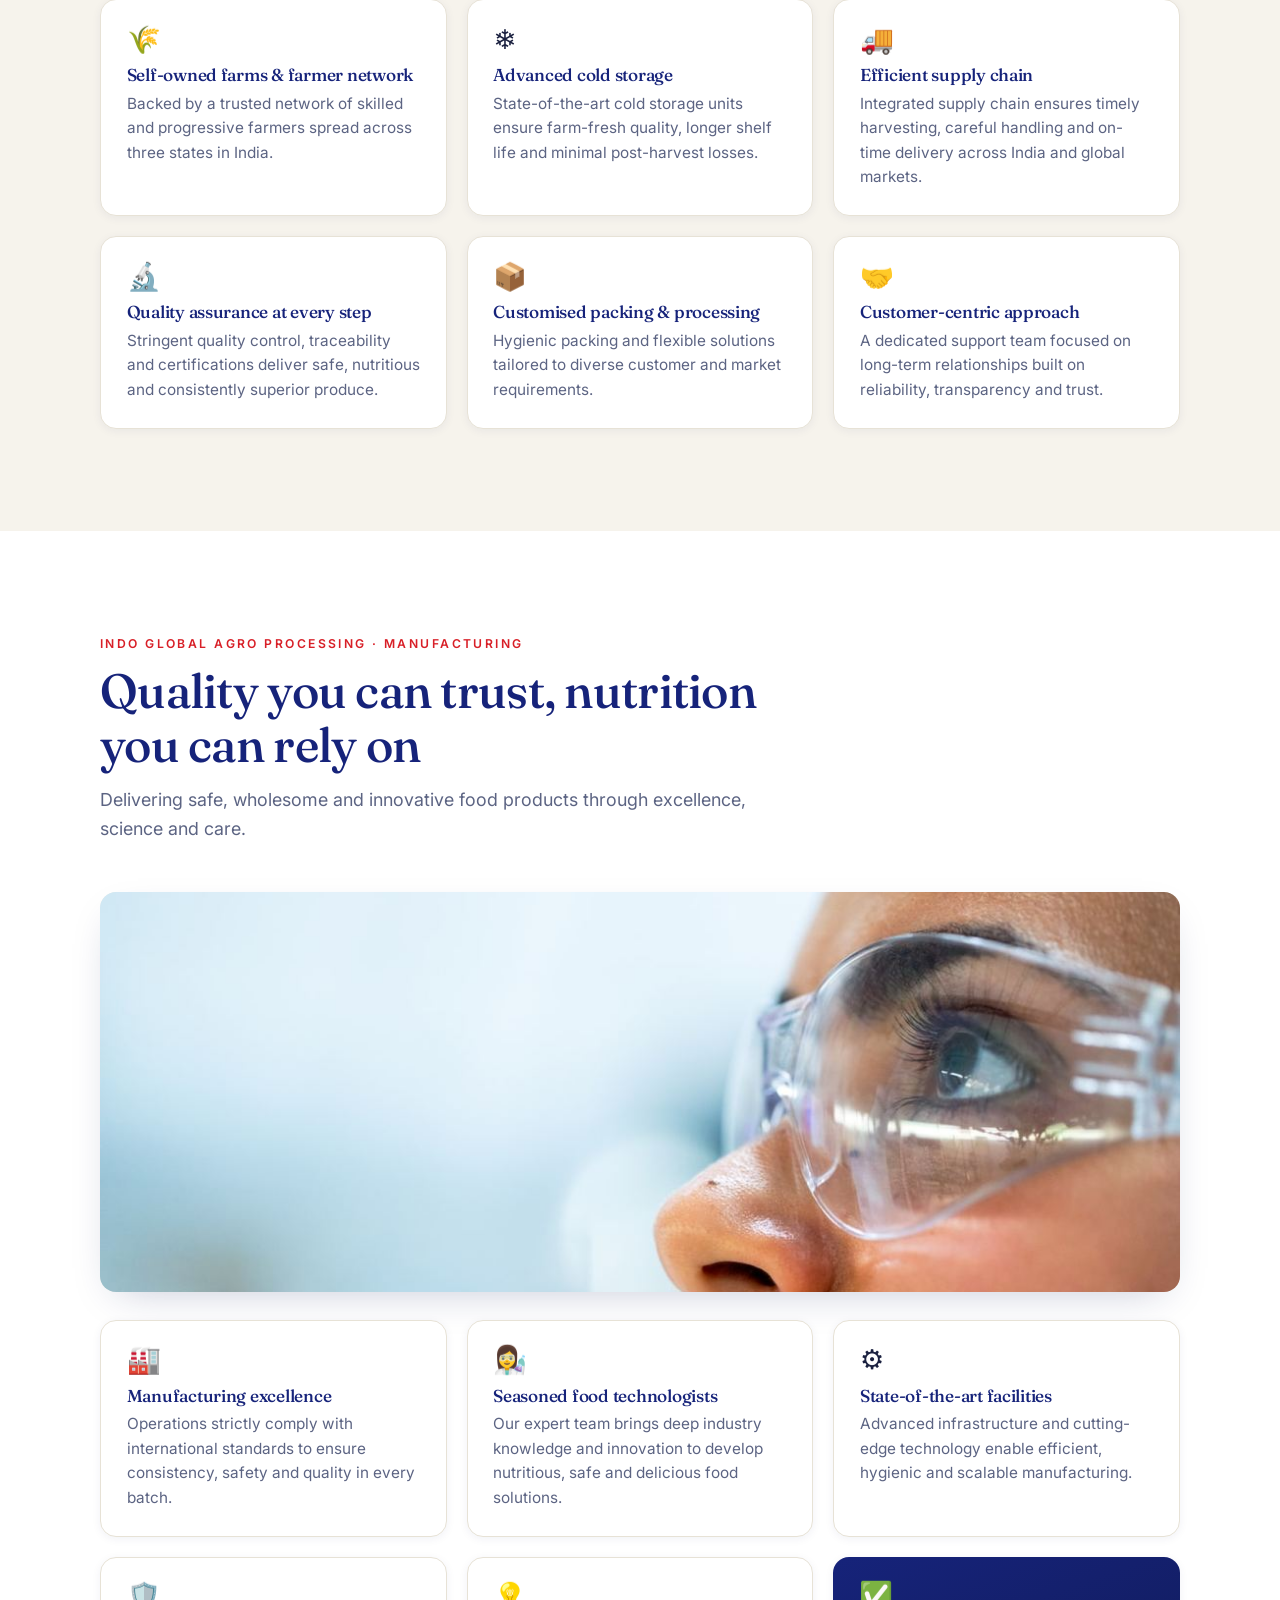
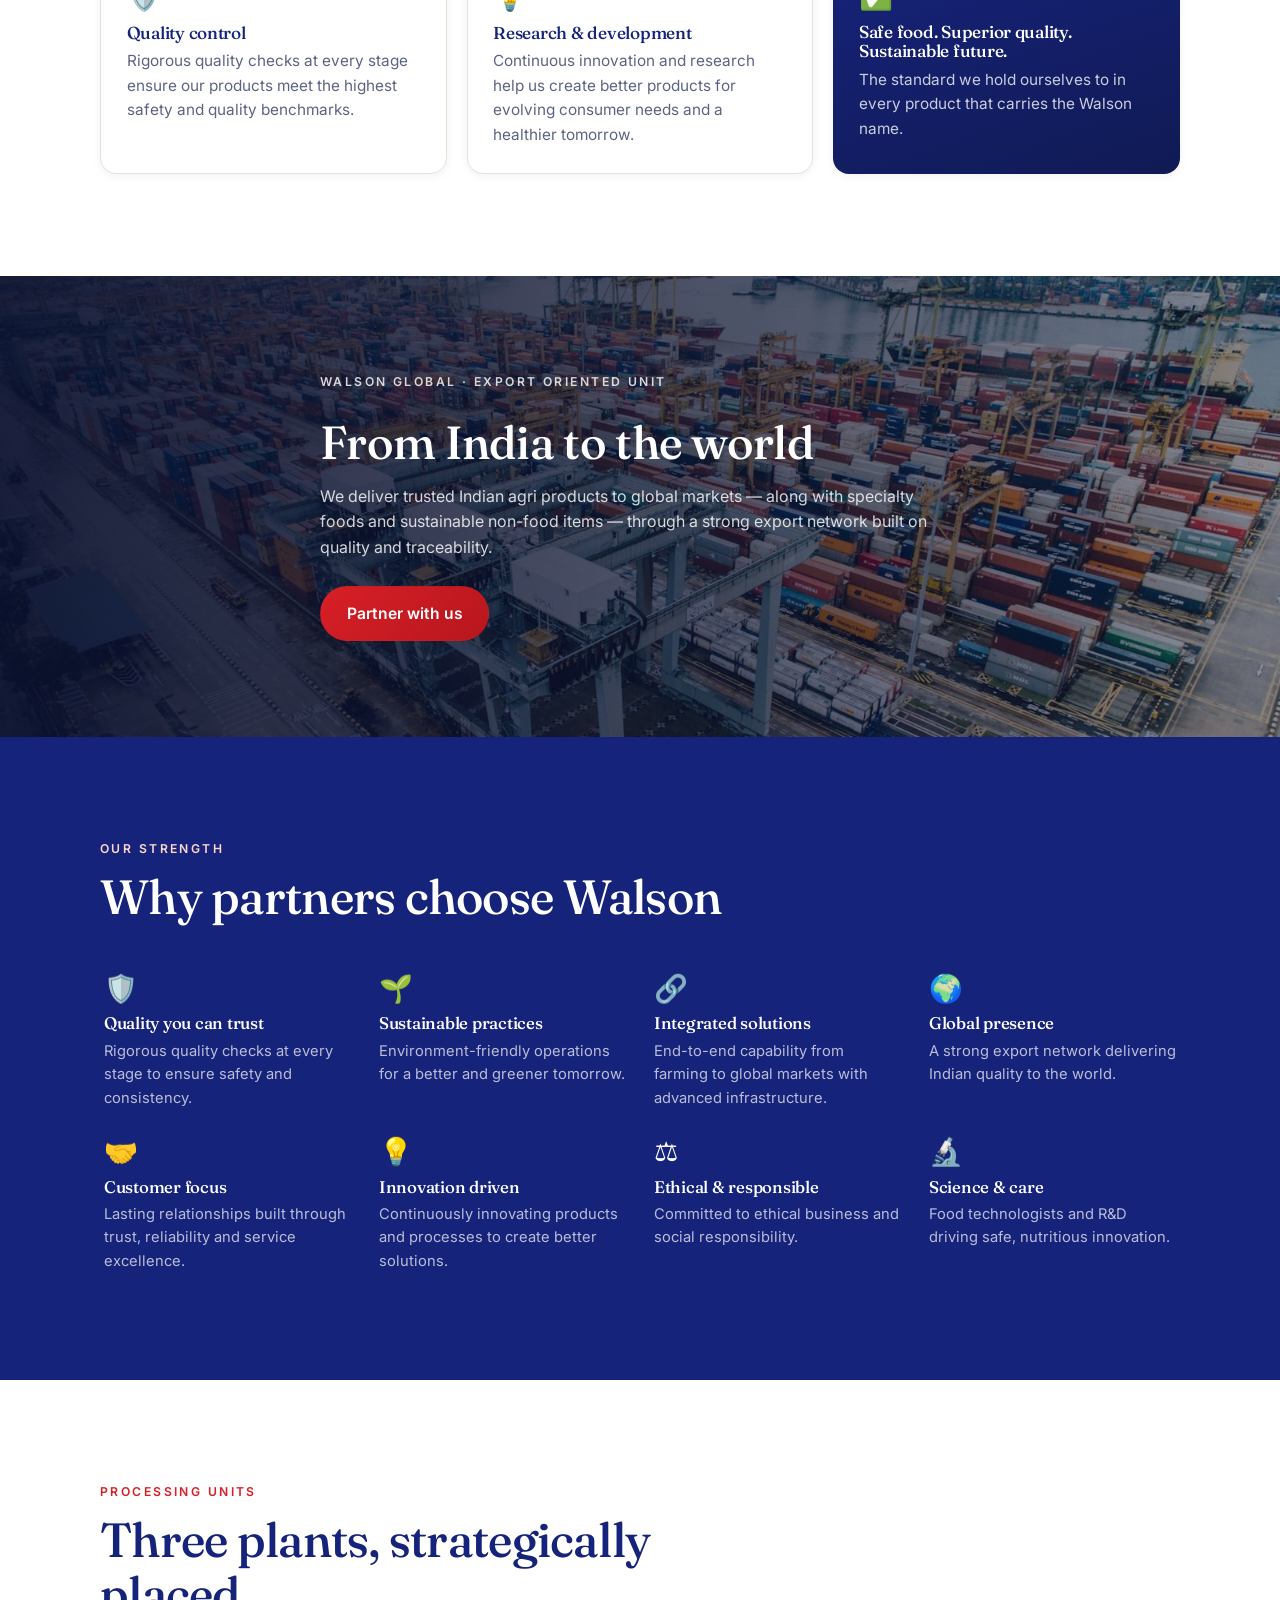
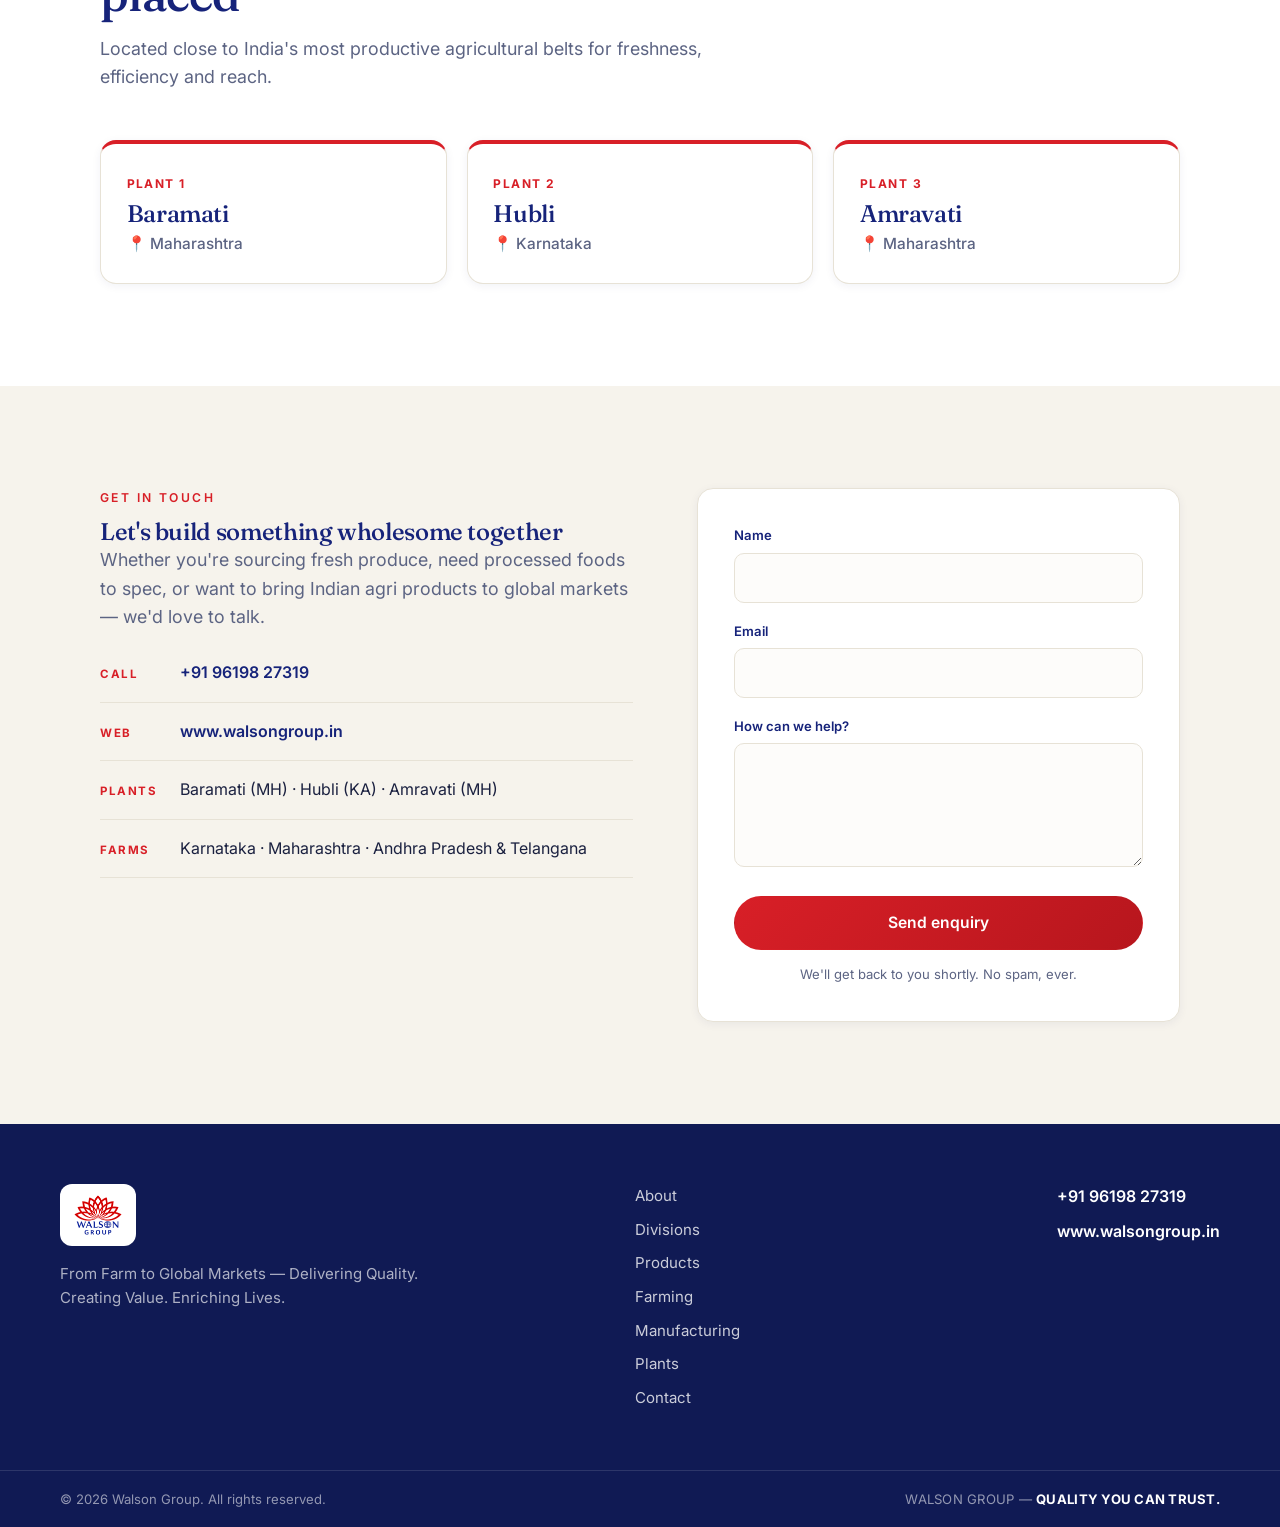
==== commit 0ed2dad2: "Add photography throughout the site - Full-bleed hero image (farm + partnership) with dark overlay +" ====
--- a/index.html
+++ b/index.html
@@ -47,9 +47,10 @@
   <main>
     <!-- ============================ HERO ============================ -->
     <section class="hero" id="home">
-      <div class="hero-bg" aria-hidden="true"></div>
+      <img class="hero-media" src="images/hero.jpg" alt="" aria-hidden="true" fetchpriority="high" />
+      <div class="hero-overlay" aria-hidden="true"></div>
       <div class="container hero-inner">
-        <p class="eyebrow">From Farm to Global Markets</p>
+        <p class="eyebrow eyebrow-light">From Farm to Global Markets</p>
         <h1 class="hero-title">
           Delivering&nbsp;Quality.<br />
           <span class="accent">Creating&nbsp;Value.</span><br />
@@ -62,7 +63,7 @@
         </p>
         <div class="hero-actions">
           <a class="btn btn-primary" href="#divisions">Explore our divisions</a>
-          <a class="btn btn-ghost" href="tel:+919619827319">Call us</a>
+          <a class="btn btn-ghost btn-ghost-light" href="tel:+919619827319">Call us</a>
         </div>
       </div>
     </section>
@@ -93,11 +94,16 @@
           </p>
         </div>
 
-        <div class="stats">
-          <div class="stat"><span class="stat-num">5</span><span class="stat-label">Business divisions</span></div>
-          <div class="stat"><span class="stat-num">3</span><span class="stat-label">Processing plants</span></div>
-          <div class="stat"><span class="stat-num">4</span><span class="stat-label">Product categories</span></div>
-          <div class="stat"><span class="stat-num">4×</span><span class="stat-label">Global certifications</span></div>
+        <div class="media-split">
+          <div class="media-frame">
+            <img src="images/about.jpg" alt="A vibrant market display of fresh fruits and vegetables" loading="lazy" decoding="async" />
+          </div>
+          <div class="stats stats-2">
+            <div class="stat"><span class="stat-num">5</span><span class="stat-label">Business divisions</span></div>
+            <div class="stat"><span class="stat-num">3</span><span class="stat-label">Processing plants</span></div>
+            <div class="stat"><span class="stat-num">4</span><span class="stat-label">Product categories</span></div>
+            <div class="stat"><span class="stat-num">4×</span><span class="stat-label">Global certifications</span></div>
+          </div>
         </div>
       </div>
     </section>
@@ -164,24 +170,32 @@
 
         <div class="grid grid-4">
           <article class="card product">
-            <span class="prod-badge badge-green">🥬</span>
-            <h3>Fresh Produce</h3>
-            <p>Vegetables, herbs and fruits.</p>
+            <div class="product-media"><img src="images/fresh.jpg" alt="Fresh vegetables and greens" loading="lazy" decoding="async" /><span class="prod-tag tag-green">Fresh</span></div>
+            <div class="product-body">
+              <h3>Fresh Produce</h3>
+              <p>Vegetables, herbs and fruits.</p>
+            </div>
           </article>
           <article class="card product">
-            <span class="prod-badge badge-red">🥫</span>
-            <h3>Canned Products</h3>
-            <p>Fruits, vegetables, pulses, sauces &amp; more.</p>
+            <div class="product-media"><img src="images/canned.jpg" alt="Jars and packaged food with fresh produce" loading="lazy" decoding="async" /><span class="prod-tag tag-red">Canned</span></div>
+            <div class="product-body">
+              <h3>Canned Products</h3>
+              <p>Fruits, vegetables, pulses, sauces &amp; more.</p>
+            </div>
           </article>
           <article class="card product">
-            <span class="prod-badge badge-amber">🌿</span>
-            <h3>Dehydrated Products</h3>
-            <p>Vegetables, fruits, herbs, spices &amp; more.</p>
+            <div class="product-media"><img src="images/dehydrated.jpg" alt="Assorted dried spices and herbs" loading="lazy" decoding="async" /><span class="prod-tag tag-amber">Dehydrated</span></div>
+            <div class="product-body">
+              <h3>Dehydrated Products</h3>
+              <p>Vegetables, fruits, herbs, spices &amp; more.</p>
+            </div>
           </article>
           <article class="card product">
-            <span class="prod-badge badge-blue">❄️</span>
-            <h3>Frozen Products</h3>
-            <p>Vegetables, fruits, pulps &amp; purees, ready-to-eat, gravies (red &amp; green) and many more.</p>
+            <div class="product-media"><img src="images/frozen.jpg" alt="Fresh berries" loading="lazy" decoding="async" /><span class="prod-tag tag-blue">Frozen</span></div>
+            <div class="product-body">
+              <h3>Frozen Products</h3>
+              <p>Vegetables, fruits, pulps &amp; purees, ready-to-eat, gravies (red &amp; green) and many more.</p>
+            </div>
           </article>
         </div>
       </div>
@@ -196,6 +210,10 @@
           <p class="section-lead">From our farms to your table — premium quality produce grown with care and supplied with trust, backed by a network of skilled farmers across multiple states.</p>
         </div>
 
+        <div class="media-frame media-wide">
+          <img src="images/farming.jpg" alt="Young seedlings growing in nursery pots" loading="lazy" decoding="async" />
+        </div>
+
         <h3 class="sub-head">Our fresh produce range</h3>
         <div class="grid grid-3">
           <article class="card feature">
@@ -267,6 +285,10 @@
           <p class="kicker">Indo Global Agro Processing · Manufacturing</p>
           <h2>Quality you can trust, nutrition you can rely on</h2>
           <p class="section-lead">Delivering safe, wholesome and innovative food products through excellence, science and care.</p>
+        </div>
+
+        <div class="media-frame media-wide">
+          <img src="images/manufacturing.jpg" alt="Food technologist in safety eyewear at a quality lab" loading="lazy" decoding="async" />
         </div>
 
         <div class="grid grid-3">
@@ -301,6 +323,18 @@
             <p>The standard we hold ourselves to in every product that carries the Walson name.</p>
           </article>
         </div>
+      </div>
+    </section>
+
+    <!-- ========================= GLOBAL BAND ========================= -->
+    <section class="band">
+      <img class="band-media" src="images/global.jpg" alt="" aria-hidden="true" loading="lazy" decoding="async" />
+      <div class="band-overlay" aria-hidden="true"></div>
+      <div class="container band-inner">
+        <p class="kicker kicker-light">Walson Global · Export Oriented Unit</p>
+        <h2>From India to the world</h2>
+        <p>We deliver trusted Indian agri products to global markets — along with specialty foods and sustainable non-food items — through a strong export network built on quality and traceability.</p>
+        <a class="btn btn-primary" href="#contact">Partner with us</a>
       </div>
     </section>
 
--- a/styles.css
+++ b/styles.css
@@ -90,31 +90,27 @@
 .nav-toggle[aria-expanded="true"] span:nth-child(3) { transform: translateY(-7px) rotate(-45deg); }
 
 /* ============================ HERO ============================ */
-.hero { position: relative; overflow: hidden; background: linear-gradient(180deg, #fdfbf6 0%, #f4ecdd 100%); }
-.hero-bg {
-  position: absolute; inset: 0;
-  background-image: radial-gradient(rgba(22, 35, 122, 0.12) 1.4px, transparent 1.4px);
-  background-size: 26px 26px;
-  -webkit-mask-image: radial-gradient(120% 90% at 70% 10%, #000 0%, transparent 65%);
-  mask-image: radial-gradient(120% 90% at 70% 10%, #000 0%, transparent 65%);
-  opacity: 0.55;
-}
-.hero::after {
-  content: ""; position: absolute; right: -12vw; top: -12vw;
-  width: 46vw; height: 46vw; border-radius: 50%;
-  background: radial-gradient(circle, rgba(216, 31, 39, 0.1), transparent 68%);
-  pointer-events: none;
-}
-.hero-inner { position: relative; padding: clamp(4rem, 11vw, 8rem) 0 clamp(3.5rem, 8vw, 6rem); max-width: 46rem; }
+.hero { position: relative; overflow: hidden; min-height: min(88vh, 780px); display: flex; align-items: center; }
+.hero-media { position: absolute; inset: 0; width: 100%; height: 100%; object-fit: cover; z-index: 0; }
+.hero-overlay {
+  position: absolute; inset: 0; z-index: 1;
+  background:
+    linear-gradient(90deg, rgba(9, 15, 45, 0.9) 0%, rgba(9, 15, 45, 0.7) 45%, rgba(9, 15, 45, 0.32) 100%),
+    linear-gradient(0deg, rgba(9, 15, 45, 0.55), transparent 55%);
+}
+.hero-inner { position: relative; z-index: 2; padding: clamp(4rem, 10vw, 7rem) 0; max-width: 46rem; color: #fff; }
 .eyebrow {
   display: inline-block;
   font-size: 0.78rem; letter-spacing: 0.24em; text-transform: uppercase; font-weight: 600;
   color: var(--red); margin-bottom: 1.1rem;
 }
-.hero-title { font-size: clamp(2.6rem, 8vw, 5.4rem); font-weight: 500; margin-bottom: 1.5rem; }
-.hero-title .accent { color: var(--red); }
-.hero-sub { font-size: clamp(1.02rem, 1.5vw, 1.2rem); color: var(--muted); max-width: 38rem; margin-bottom: 2rem; }
+.eyebrow-light { color: #ffd0ca; }
+.hero-title { font-size: clamp(2.6rem, 8vw, 5.4rem); font-weight: 500; margin-bottom: 1.5rem; color: #fff; }
+.hero-title .accent { color: #ff5c4f; }
+.hero-sub { font-size: clamp(1.02rem, 1.5vw, 1.2rem); color: rgba(255, 255, 255, 0.82); max-width: 38rem; margin-bottom: 2rem; }
 .hero-actions { display: flex; flex-wrap: wrap; gap: 0.75rem; }
+.btn-ghost-light { color: #fff; border-color: rgba(255, 255, 255, 0.5); }
+.btn-ghost-light:hover { color: #fff; border-color: #fff; background: rgba(255, 255, 255, 0.1); }
 
 .btn {
   display: inline-flex; align-items: center; justify-content: center;
@@ -184,16 +180,38 @@
 .card-accent .card-link { color: #ffd7d0; }
 .card-link:hover { opacity: 0.8; }
 
-/* product cards */
-.product { text-align: left; }
-.prod-badge {
-  display: grid; place-items: center; width: 56px; height: 56px; border-radius: 14px;
-  font-size: 1.7rem; margin-bottom: 1rem;
-}
-.badge-green { background: rgba(63, 155, 70, 0.12); }
-.badge-red { background: rgba(216, 31, 39, 0.1); }
-.badge-amber { background: rgba(224, 165, 58, 0.15); }
-.badge-blue { background: rgba(47, 127, 196, 0.12); }
+/* product cards (with imagery) */
+.card.product { padding: 0; overflow: hidden; }
+.product-media { position: relative; aspect-ratio: 4 / 3; overflow: hidden; }
+.product-media img { width: 100%; height: 100%; object-fit: cover; display: block; transition: transform 0.6s var(--ease); }
+.card.product:hover .product-media img { transform: scale(1.06); }
+.product-body { padding: 1.25rem 1.5rem 1.6rem; }
+.prod-tag {
+  position: absolute; top: 0.8rem; left: 0.8rem;
+  font-size: 0.66rem; font-weight: 700; letter-spacing: 0.08em; text-transform: uppercase;
+  color: #fff; padding: 0.3rem 0.65rem; border-radius: 100px;
+}
+.tag-green { background: rgba(52, 138, 60, 0.92); }
+.tag-red { background: rgba(216, 31, 39, 0.92); }
+.tag-amber { background: rgba(191, 132, 25, 0.94); }
+.tag-blue { background: rgba(41, 116, 182, 0.92); }
+
+/* media frames & splits */
+.media-frame { border-radius: var(--radius); overflow: hidden; box-shadow: var(--shadow); background: var(--paper-alt); }
+.media-frame img { width: 100%; height: 100%; object-fit: cover; display: block; }
+.media-split { display: grid; grid-template-columns: 1.1fr 1fr; gap: clamp(1.5rem, 4vw, 3rem); align-items: center; }
+.media-split .media-frame { aspect-ratio: 3 / 2; }
+.media-wide { margin-bottom: 1.75rem; }
+.media-wide img { height: clamp(240px, 34vw, 400px); }
+.stats-2 { grid-template-columns: repeat(2, 1fr); }
+
+/* global band */
+.band { position: relative; overflow: hidden; }
+.band-media { position: absolute; inset: 0; width: 100%; height: 100%; object-fit: cover; z-index: 0; }
+.band-overlay { position: absolute; inset: 0; z-index: 1; background: linear-gradient(90deg, rgba(9, 15, 45, 0.92) 0%, rgba(9, 15, 45, 0.66) 60%, rgba(9, 15, 45, 0.42) 100%); }
+.band-inner { position: relative; z-index: 2; color: #fff; max-width: 40rem; padding: clamp(3.5rem, 8vw, 6rem) 0; }
+.band-inner h2 { color: #fff; font-size: clamp(1.85rem, 4vw, 2.9rem); margin-bottom: 0.9rem; }
+.band-inner p { color: rgba(255, 255, 255, 0.82); margin-bottom: 1.6rem; }
 
 /* feature / strength icons */
 .ico { font-size: 1.7rem; margin-bottom: 0.75rem; line-height: 1; }
@@ -265,6 +283,7 @@
   .grid-3 { grid-template-columns: repeat(2, 1fr); }
   .stats { grid-template-columns: repeat(2, 1fr); }
   .contact-grid { grid-template-columns: 1fr; }
+  .media-split { grid-template-columns: 1fr; }
   .footer-inner { grid-template-columns: 1fr 1fr; }
 
   .nav-toggle { display: flex; }
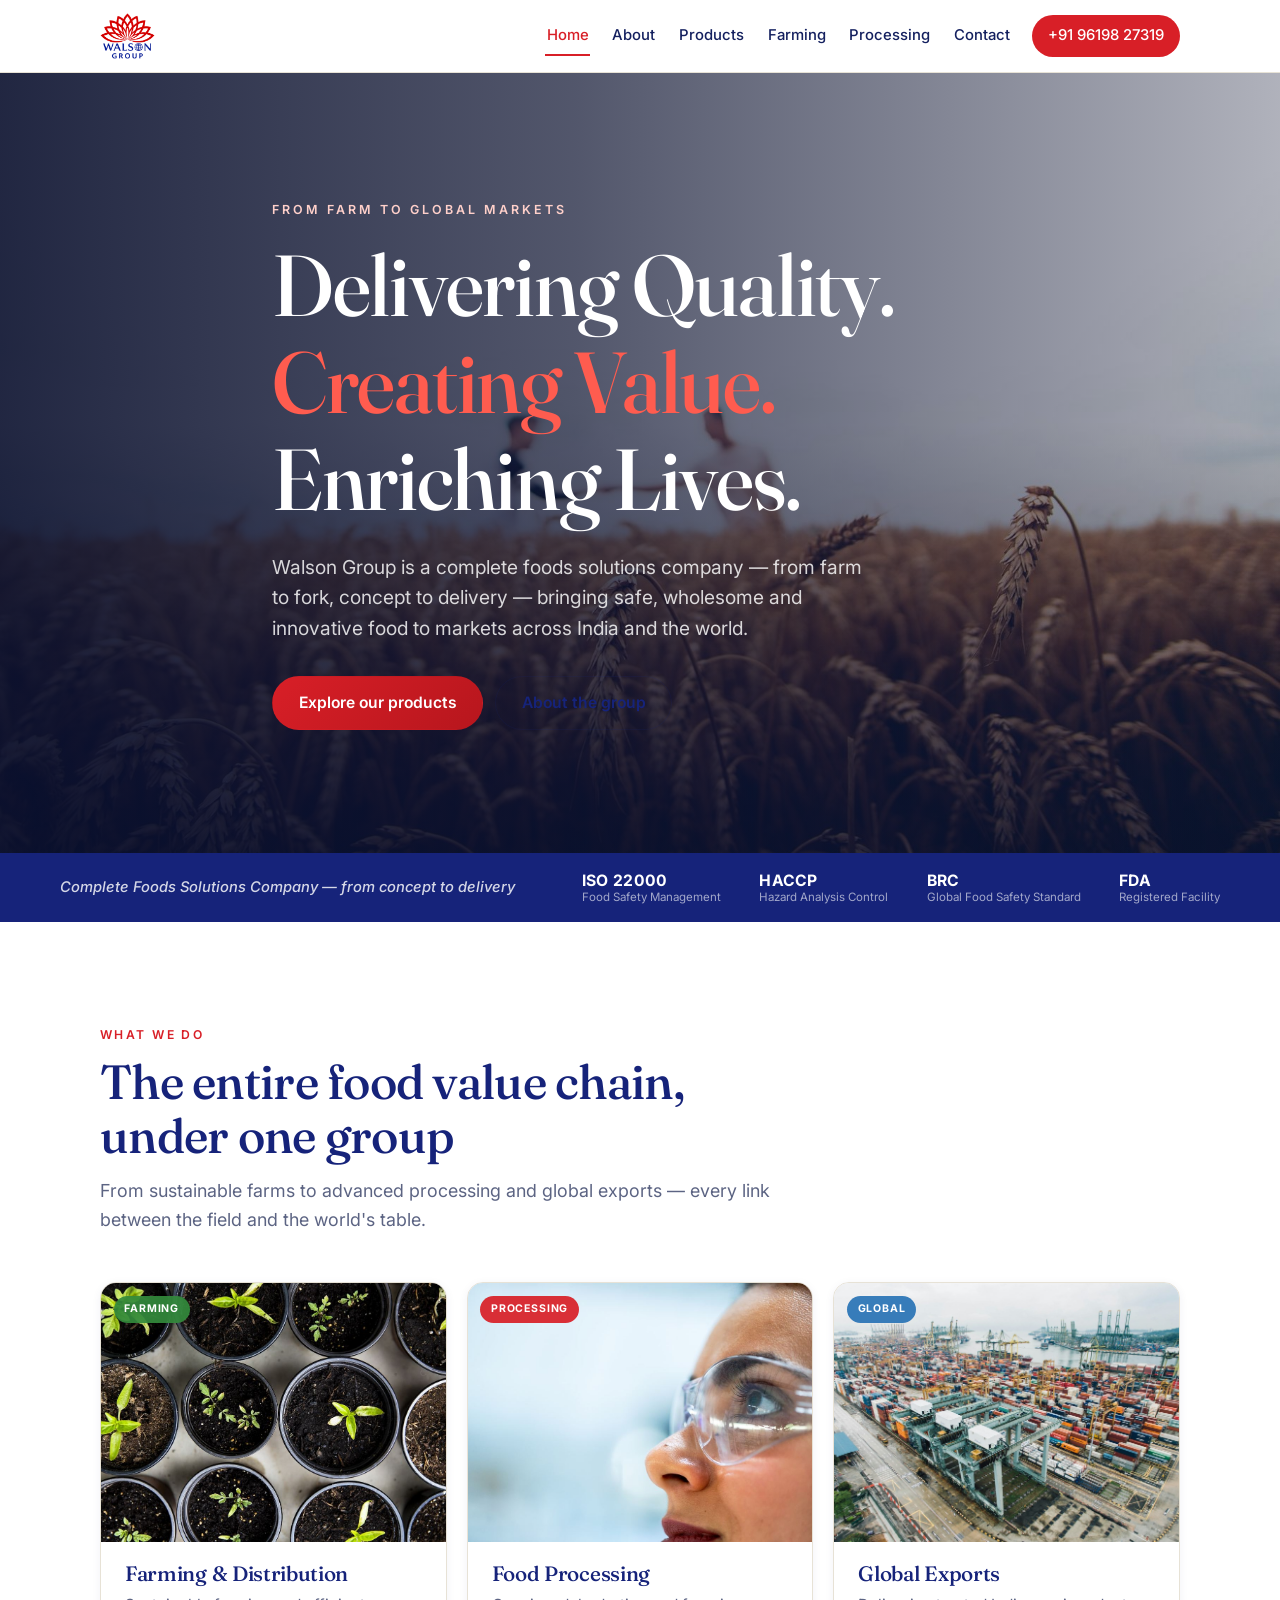
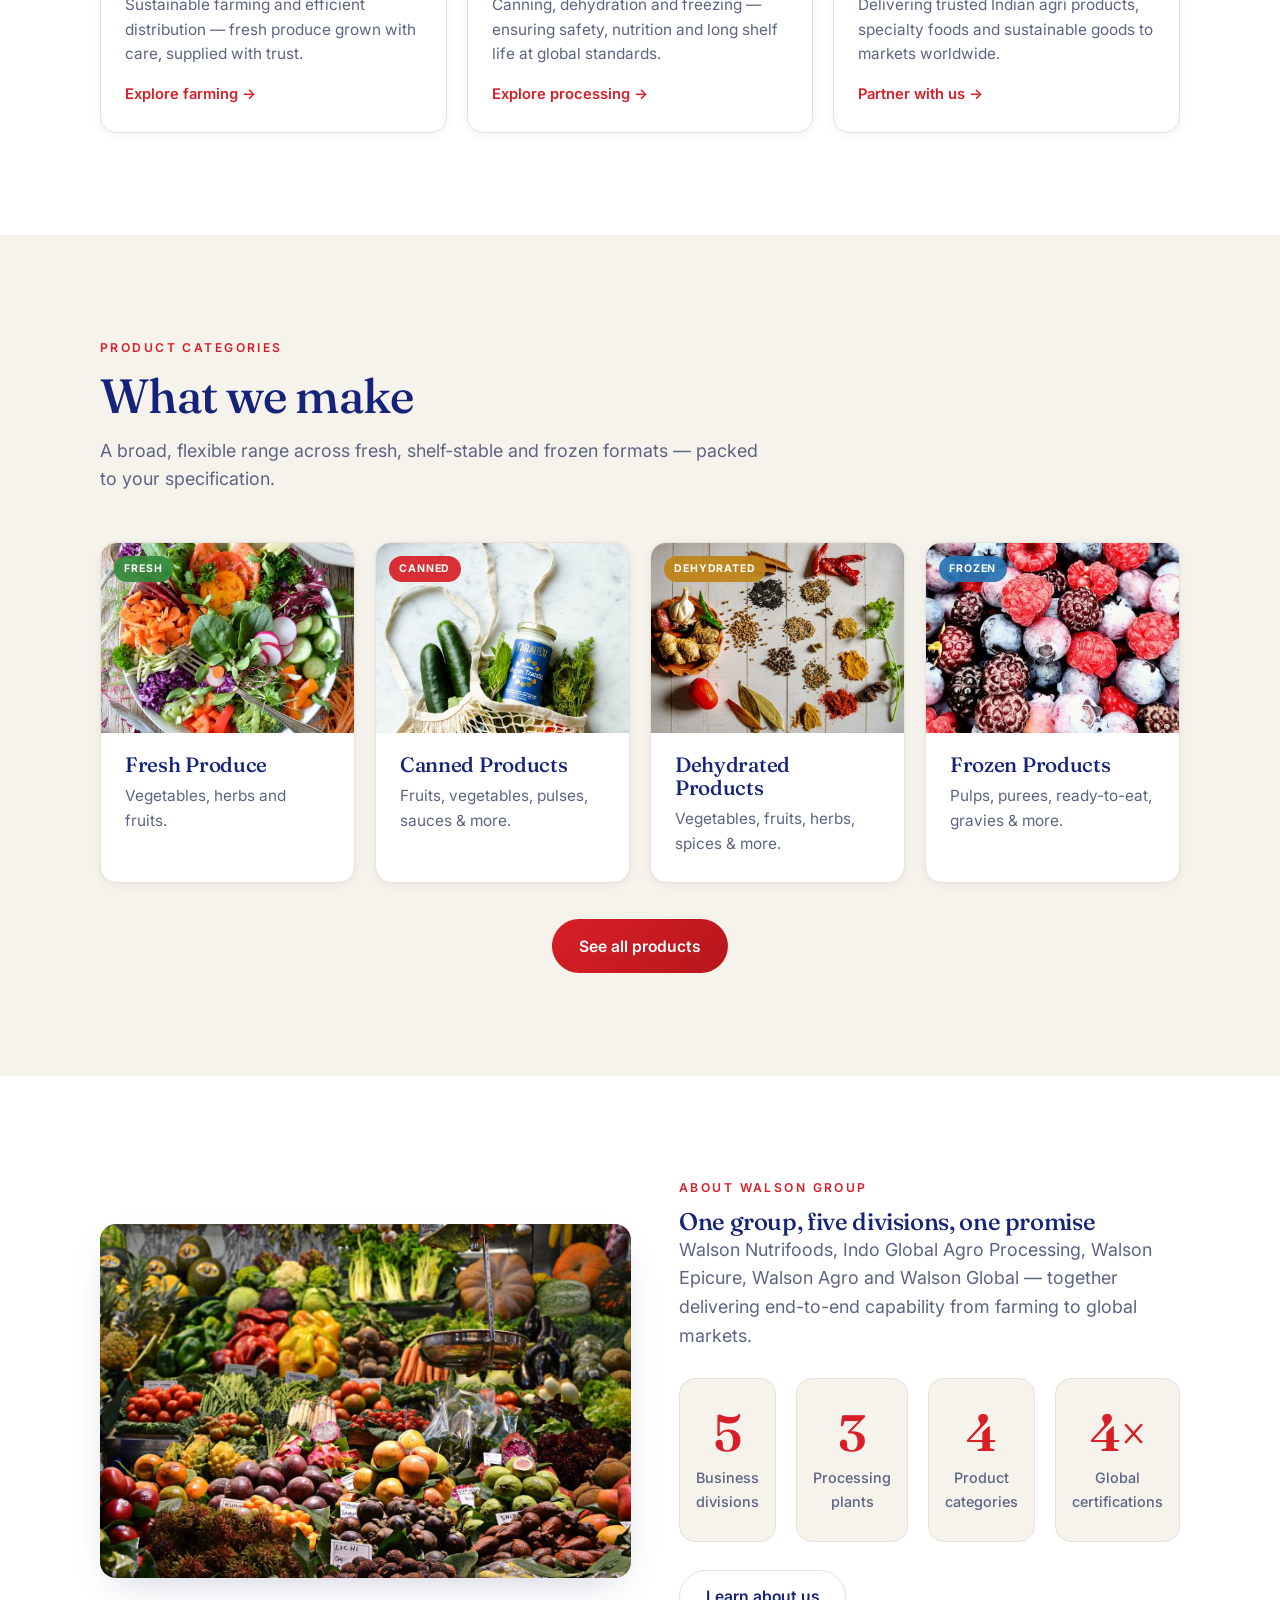
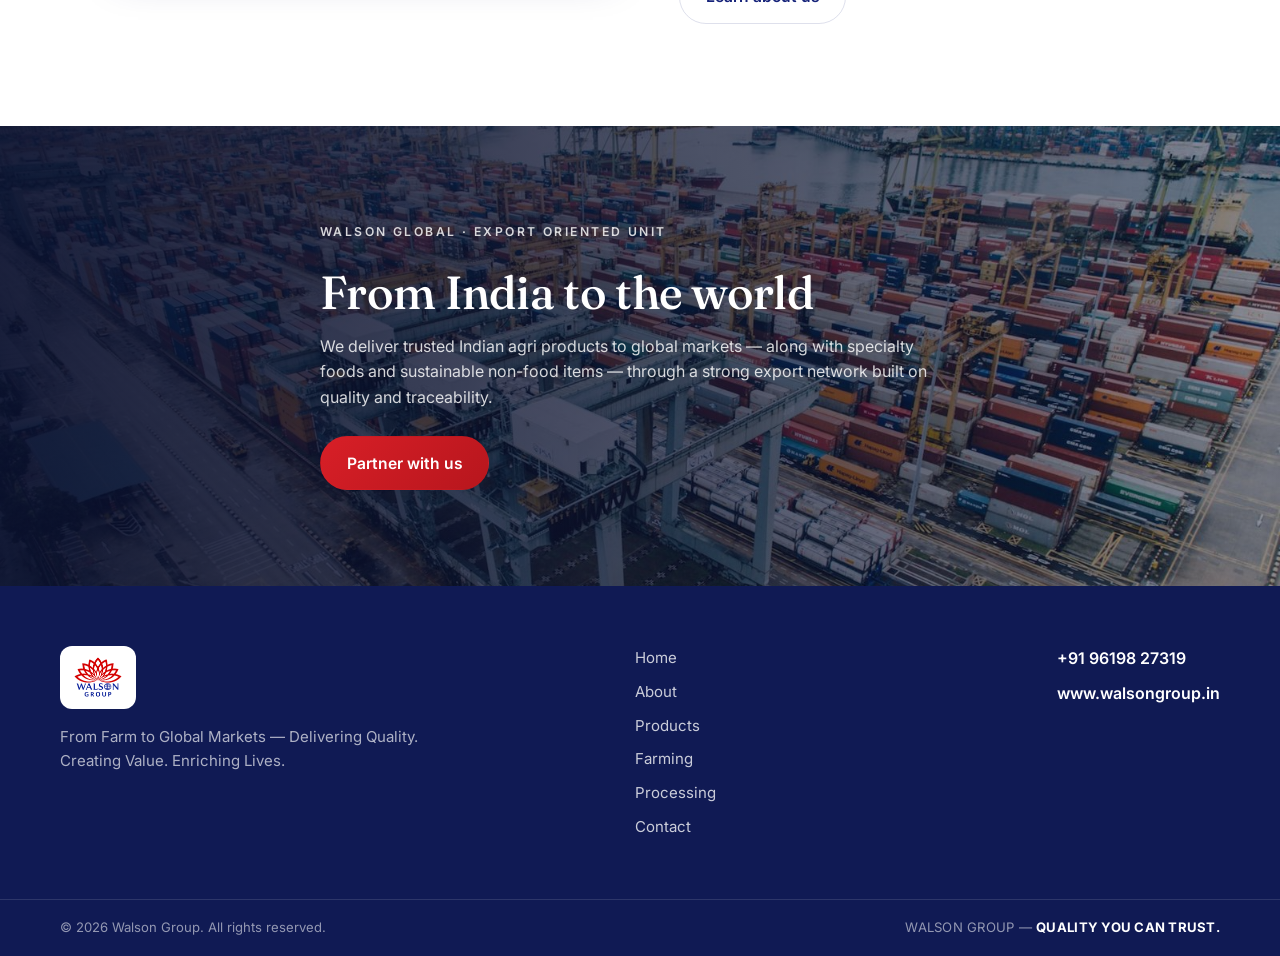
==== commit 6663fbd9: "Convert to multi-page site (Home, About, Products, Farming, Processing, Contact) Split the single-pa" ====
--- a/index.html
+++ b/index.html
@@ -4,7 +4,7 @@
   <meta charset="UTF-8" />
   <meta name="viewport" content="width=device-width, initial-scale=1.0" />
   <title>Walson Group — Complete Foods Solutions Company</title>
-  <meta name="description" content="Walson Group is a complete foods solutions company — from farm to global markets. Fresh produce, canned, dehydrated and frozen foods with ISO 22000, HACCP, BRC and FDA-certified quality." />
+  <meta name="description" content="Walson Group is a complete foods solutions company — from farm to global markets. Fresh, canned, dehydrated and frozen foods with ISO 22000, HACCP, BRC and FDA-certified quality." />
 
   <meta property="og:title" content="Walson Group — Quality You Can Trust" />
   <meta property="og:description" content="From Farm to Global Markets — Delivering Quality. Creating Value. Enriching Lives." />
@@ -21,23 +21,20 @@
   <link rel="stylesheet" href="styles.css" />
 </head>
 <body>
-  <!-- ============================ HEADER ============================ -->
   <header class="site-header" id="top">
     <div class="container nav">
-      <a class="nav-brand" href="#top" aria-label="Walson Group home">
+      <a class="nav-brand" href="index.html" aria-label="Walson Group home">
         <img src="logo.png" width="760" height="639" alt="Walson Group" />
       </a>
-
       <nav class="nav-links" id="navLinks" aria-label="Primary">
-        <a href="#about">About</a>
-        <a href="#divisions">Divisions</a>
-        <a href="#products">Products</a>
-        <a href="#farming">Farming</a>
-        <a href="#manufacturing">Manufacturing</a>
-        <a href="#plants">Plants</a>
+        <a href="index.html" class="active">Home</a>
+        <a href="about.html">About</a>
+        <a href="products.html">Products</a>
+        <a href="farming.html">Farming</a>
+        <a href="processing.html">Processing</a>
+        <a href="contact.html">Contact</a>
         <a class="nav-cta" href="tel:+919619827319">+91 96198 27319</a>
       </nav>
-
       <button class="nav-toggle" id="navToggle" aria-label="Toggle menu" aria-expanded="false">
         <span></span><span></span><span></span>
       </button>
@@ -45,7 +42,7 @@
   </header>
 
   <main>
-    <!-- ============================ HERO ============================ -->
+    <!-- HERO -->
     <section class="hero" id="home">
       <img class="hero-media" src="images/hero.jpg" alt="" aria-hidden="true" fetchpriority="high" />
       <div class="hero-overlay" aria-hidden="true"></div>
@@ -62,13 +59,13 @@
           markets across India and the world.
         </p>
         <div class="hero-actions">
-          <a class="btn btn-primary" href="#divisions">Explore our divisions</a>
-          <a class="btn btn-ghost btn-ghost-light" href="tel:+919619827319">Call us</a>
-        </div>
-      </div>
-    </section>
-
-    <!-- ===================== CERTIFICATION STRIP ===================== -->
+          <a class="btn btn-primary" href="products.html">Explore our products</a>
+          <a class="btn btn-ghost btn-ghost-light" href="about.html">About the group</a>
+        </div>
+      </div>
+    </section>
+
+    <!-- CERT STRIP -->
     <section class="trust-strip" aria-label="Certifications">
       <div class="container trust-inner">
         <span class="trust-lead">Complete Foods Solutions Company — from concept to delivery</span>
@@ -81,252 +78,97 @@
       </div>
     </section>
 
-    <!-- ============================ ABOUT ============================ -->
-    <section class="section" id="about">
+    <!-- WHAT WE DO -->
+    <section class="section">
       <div class="container">
         <div class="section-head">
-          <p class="kicker">About Walson Group</p>
-          <h2>One group, the entire food value chain</h2>
-          <p class="section-lead">
-            From sustainable farms and modern agri-clusters to advanced processing,
-            gourmet retail and global exports — Walson Group connects every link
-            between the farmer's field and the world's table.
-          </p>
-        </div>
-
-        <div class="media-split">
-          <div class="media-frame">
-            <img src="images/about.jpg" alt="A vibrant market display of fresh fruits and vegetables" loading="lazy" decoding="async" />
-          </div>
-          <div class="stats stats-2">
-            <div class="stat"><span class="stat-num">5</span><span class="stat-label">Business divisions</span></div>
-            <div class="stat"><span class="stat-num">3</span><span class="stat-label">Processing plants</span></div>
-            <div class="stat"><span class="stat-num">4</span><span class="stat-label">Product categories</span></div>
-            <div class="stat"><span class="stat-num">4×</span><span class="stat-label">Global certifications</span></div>
-          </div>
-        </div>
-      </div>
-    </section>
-
-    <!-- ========================= DIVISIONS ========================= -->
-    <section class="section section-alt" id="divisions">
-      <div class="container">
-        <div class="section-head">
-          <p class="kicker">Our Businesses</p>
-          <h2>Five divisions, one promise</h2>
-          <p class="section-lead">Each division owns a part of the journey — together they deliver end-to-end capability from farming to global markets.</p>
-        </div>
-
+          <p class="kicker">What we do</p>
+          <h2>The entire food value chain, under one group</h2>
+          <p class="section-lead">From sustainable farms to advanced processing and global exports — every link between the field and the world's table.</p>
+        </div>
         <div class="grid grid-3">
-          <article class="card division">
-            <span class="pill">Farming &amp; Distribution</span>
-            <h3>Walson Nutrifoods</h3>
-            <p>Sustainable farming practices and efficient distribution ensuring freshness, quality and reliability.</p>
-            <a class="card-link" href="#farming">Explore farming →</a>
-          </article>
-
-          <article class="card division">
-            <span class="pill">Food Processing</span>
-            <h3>Indo Global Agro Processing</h3>
-            <p>Processing agro produce through canning, dehydration and frozen procedures — ensuring safety, nutrition and long shelf life.</p>
-            <a class="card-link" href="#manufacturing">Explore processing →</a>
-          </article>
-
-          <article class="card division">
-            <span class="pill">Agri-Clusters &amp; Processing</span>
-            <h3>Walson Epicure</h3>
-            <p>Building agri-clusters and providing end-to-end processing solutions for superior quality and traceability.</p>
-          </article>
-
-          <article class="card division">
-            <span class="pill">The Gourmet Stores</span>
-            <h3>Walson Agro</h3>
-            <p>Bringing the finest range of gourmet, healthy and wholesome products to your table.</p>
-          </article>
-
-          <article class="card division">
-            <span class="pill">Export Oriented Unit</span>
-            <h3>Walson Global</h3>
-            <p>Delivering trusted Indian agri products to global markets, along with specialty food items and non-food items like vermicompost and sustainable products.</p>
-          </article>
-
-          <article class="card division card-accent">
-            <h3>From concept to delivery</h3>
-            <p>A single, integrated partner covering the full spectrum — so quality and traceability are never handed off or lost in between.</p>
-            <a class="card-link" href="#contact">Work with us →</a>
-          </article>
-        </div>
-      </div>
-    </section>
-
-    <!-- ========================= PRODUCTS ========================= -->
-    <section class="section" id="products">
+          <a class="card product" href="farming.html">
+            <div class="product-media"><img src="images/farming.jpg" alt="Seedlings in a nursery" loading="lazy" decoding="async" /><span class="prod-tag tag-green">Farming</span></div>
+            <div class="product-body">
+              <h3>Farming &amp; Distribution</h3>
+              <p>Sustainable farming and efficient distribution — fresh produce grown with care, supplied with trust.</p>
+              <span class="card-link">Explore farming →</span>
+            </div>
+          </a>
+          <a class="card product" href="processing.html">
+            <div class="product-media"><img src="images/manufacturing.jpg" alt="Food quality lab" loading="lazy" decoding="async" /><span class="prod-tag tag-red">Processing</span></div>
+            <div class="product-body">
+              <h3>Food Processing</h3>
+              <p>Canning, dehydration and freezing — ensuring safety, nutrition and long shelf life at global standards.</p>
+              <span class="card-link">Explore processing →</span>
+            </div>
+          </a>
+          <a class="card product" href="contact.html">
+            <div class="product-media"><img src="images/global.jpg" alt="Global shipping port" loading="lazy" decoding="async" /><span class="prod-tag tag-blue">Global</span></div>
+            <div class="product-body">
+              <h3>Global Exports</h3>
+              <p>Delivering trusted Indian agri products, specialty foods and sustainable goods to markets worldwide.</p>
+              <span class="card-link">Partner with us →</span>
+            </div>
+          </a>
+        </div>
+      </div>
+    </section>
+
+    <!-- PRODUCTS PREVIEW -->
+    <section class="section section-alt">
       <div class="container">
         <div class="section-head">
           <p class="kicker">Product Categories</p>
           <h2>What we make</h2>
           <p class="section-lead">A broad, flexible range across fresh, shelf-stable and frozen formats — packed to your specification.</p>
         </div>
-
         <div class="grid grid-4">
           <article class="card product">
             <div class="product-media"><img src="images/fresh.jpg" alt="Fresh vegetables and greens" loading="lazy" decoding="async" /><span class="prod-tag tag-green">Fresh</span></div>
-            <div class="product-body">
-              <h3>Fresh Produce</h3>
-              <p>Vegetables, herbs and fruits.</p>
-            </div>
-          </article>
-          <article class="card product">
-            <div class="product-media"><img src="images/canned.jpg" alt="Jars and packaged food with fresh produce" loading="lazy" decoding="async" /><span class="prod-tag tag-red">Canned</span></div>
-            <div class="product-body">
-              <h3>Canned Products</h3>
-              <p>Fruits, vegetables, pulses, sauces &amp; more.</p>
-            </div>
-          </article>
-          <article class="card product">
-            <div class="product-media"><img src="images/dehydrated.jpg" alt="Assorted dried spices and herbs" loading="lazy" decoding="async" /><span class="prod-tag tag-amber">Dehydrated</span></div>
-            <div class="product-body">
-              <h3>Dehydrated Products</h3>
-              <p>Vegetables, fruits, herbs, spices &amp; more.</p>
-            </div>
+            <div class="product-body"><h3>Fresh Produce</h3><p>Vegetables, herbs and fruits.</p></div>
+          </article>
+          <article class="card product">
+            <div class="product-media"><img src="images/canned.jpg" alt="Jars and packaged food" loading="lazy" decoding="async" /><span class="prod-tag tag-red">Canned</span></div>
+            <div class="product-body"><h3>Canned Products</h3><p>Fruits, vegetables, pulses, sauces &amp; more.</p></div>
+          </article>
+          <article class="card product">
+            <div class="product-media"><img src="images/dehydrated.jpg" alt="Dried spices and herbs" loading="lazy" decoding="async" /><span class="prod-tag tag-amber">Dehydrated</span></div>
+            <div class="product-body"><h3>Dehydrated Products</h3><p>Vegetables, fruits, herbs, spices &amp; more.</p></div>
           </article>
           <article class="card product">
             <div class="product-media"><img src="images/frozen.jpg" alt="Fresh berries" loading="lazy" decoding="async" /><span class="prod-tag tag-blue">Frozen</span></div>
-            <div class="product-body">
-              <h3>Frozen Products</h3>
-              <p>Vegetables, fruits, pulps &amp; purees, ready-to-eat, gravies (red &amp; green) and many more.</p>
-            </div>
-          </article>
-        </div>
-      </div>
-    </section>
-
-    <!-- ===================== FARMING (NUTRIFOODS) ===================== -->
-    <section class="section section-alt" id="farming">
+            <div class="product-body"><h3>Frozen Products</h3><p>Pulps, purees, ready-to-eat, gravies &amp; more.</p></div>
+          </article>
+        </div>
+        <div class="section-cta"><a class="btn btn-primary" href="products.html">See all products</a></div>
+      </div>
+    </section>
+
+    <!-- ABOUT TEASER -->
+    <section class="section">
       <div class="container">
-        <div class="section-head">
-          <p class="kicker">Walson Nutrifoods · Farming &amp; Distribution</p>
-          <h2>Fresh produce. Farm fresh. Future ready.</h2>
-          <p class="section-lead">From our farms to your table — premium quality produce grown with care and supplied with trust, backed by a network of skilled farmers across multiple states.</p>
-        </div>
-
-        <div class="media-frame media-wide">
-          <img src="images/farming.jpg" alt="Young seedlings growing in nursery pots" loading="lazy" decoding="async" />
-        </div>
-
-        <h3 class="sub-head">Our fresh produce range</h3>
-        <div class="grid grid-3">
-          <article class="card feature">
-            <h4>Exotic Vegetables</h4>
-            <p>Broccoli, celery, coloured bell peppers, baby corn, cherry tomatoes, napa cabbage, leeks, lettuce varieties, pepper varieties, pok choy, red cabbage, zucchini and more.</p>
-          </article>
-          <article class="card feature">
-            <h4>Herbs</h4>
-            <p>Basil, bird's eye / Thai chilli, chives, galangal, jalapeño, lemon grass, oregano, parsley, rosemary, sage, thyme and many more.</p>
-          </article>
-          <article class="card feature">
-            <h4>Hydroponics Produce</h4>
-            <p>Wide range of lettuces, vine crops, pepper varieties, herbs and nutra-crops — certified to international standards.</p>
-          </article>
-          <article class="card feature">
-            <h4>Mushrooms</h4>
-            <p>Button mushrooms, oyster mushrooms, king oyster mushrooms and shiitake mushrooms.</p>
-          </article>
-          <article class="card feature">
-            <h4>Contract Farming</h4>
-            <p>For food processing companies, export houses and collection centres.</p>
-          </article>
-          <article class="card feature card-accent">
-            <h4>Farm locations</h4>
-            <p>Karnataka · Maharashtra · Andhra Pradesh &amp; Telangana</p>
-          </article>
-        </div>
-
-        <h3 class="sub-head">The Walson advantage</h3>
-        <div class="grid grid-3">
-          <article class="card feature">
-            <div class="ico">🌾</div>
-            <h4>Self-owned farms &amp; farmer network</h4>
-            <p>Backed by a trusted network of skilled and progressive farmers spread across three states in India.</p>
-          </article>
-          <article class="card feature">
-            <div class="ico">❄️</div>
-            <h4>Advanced cold storage</h4>
-            <p>State-of-the-art cold storage units ensure farm-fresh quality, longer shelf life and minimal post-harvest losses.</p>
-          </article>
-          <article class="card feature">
-            <div class="ico">🚚</div>
-            <h4>Efficient supply chain</h4>
-            <p>Integrated supply chain ensures timely harvesting, careful handling and on-time delivery across India and global markets.</p>
-          </article>
-          <article class="card feature">
-            <div class="ico">🔬</div>
-            <h4>Quality assurance at every step</h4>
-            <p>Stringent quality control, traceability and certifications deliver safe, nutritious and consistently superior produce.</p>
-          </article>
-          <article class="card feature">
-            <div class="ico">📦</div>
-            <h4>Customised packing &amp; processing</h4>
-            <p>Hygienic packing and flexible solutions tailored to diverse customer and market requirements.</p>
-          </article>
-          <article class="card feature">
-            <div class="ico">🤝</div>
-            <h4>Customer-centric approach</h4>
-            <p>A dedicated support team focused on long-term relationships built on reliability, transparency and trust.</p>
-          </article>
-        </div>
-      </div>
-    </section>
-
-    <!-- ======================= MANUFACTURING ======================= -->
-    <section class="section" id="manufacturing">
-      <div class="container">
-        <div class="section-head">
-          <p class="kicker">Indo Global Agro Processing · Manufacturing</p>
-          <h2>Quality you can trust, nutrition you can rely on</h2>
-          <p class="section-lead">Delivering safe, wholesome and innovative food products through excellence, science and care.</p>
-        </div>
-
-        <div class="media-frame media-wide">
-          <img src="images/manufacturing.jpg" alt="Food technologist in safety eyewear at a quality lab" loading="lazy" decoding="async" />
-        </div>
-
-        <div class="grid grid-3">
-          <article class="card feature">
-            <div class="ico">🏭</div>
-            <h4>Manufacturing excellence</h4>
-            <p>Operations strictly comply with international standards to ensure consistency, safety and quality in every batch.</p>
-          </article>
-          <article class="card feature">
-            <div class="ico">👩‍🔬</div>
-            <h4>Seasoned food technologists</h4>
-            <p>Our expert team brings deep industry knowledge and innovation to develop nutritious, safe and delicious food solutions.</p>
-          </article>
-          <article class="card feature">
-            <div class="ico">⚙️</div>
-            <h4>State-of-the-art facilities</h4>
-            <p>Advanced infrastructure and cutting-edge technology enable efficient, hygienic and scalable manufacturing.</p>
-          </article>
-          <article class="card feature">
-            <div class="ico">🛡️</div>
-            <h4>Quality control</h4>
-            <p>Rigorous quality checks at every stage ensure our products meet the highest safety and quality benchmarks.</p>
-          </article>
-          <article class="card feature">
-            <div class="ico">💡</div>
-            <h4>Research &amp; development</h4>
-            <p>Continuous innovation and research help us create better products for evolving consumer needs and a healthier tomorrow.</p>
-          </article>
-          <article class="card feature card-accent">
-            <div class="ico">✅</div>
-            <h4>Safe food. Superior quality. Sustainable future.</h4>
-            <p>The standard we hold ourselves to in every product that carries the Walson name.</p>
-          </article>
-        </div>
-      </div>
-    </section>
-
-    <!-- ========================= GLOBAL BAND ========================= -->
+        <div class="media-split">
+          <div class="media-frame">
+            <img src="images/about.jpg" alt="A vibrant market display of fresh fruits and vegetables" loading="lazy" decoding="async" />
+          </div>
+          <div>
+            <p class="kicker">About Walson Group</p>
+            <h2>One group, five divisions, one promise</h2>
+            <p class="section-lead">Walson Nutrifoods, Indo Global Agro Processing, Walson Epicure, Walson Agro and Walson Global — together delivering end-to-end capability from farming to global markets.</p>
+            <div class="stats stats-2" style="margin-top:1.75rem">
+              <div class="stat"><span class="stat-num">5</span><span class="stat-label">Business divisions</span></div>
+              <div class="stat"><span class="stat-num">3</span><span class="stat-label">Processing plants</span></div>
+              <div class="stat"><span class="stat-num">4</span><span class="stat-label">Product categories</span></div>
+              <div class="stat"><span class="stat-num">4×</span><span class="stat-label">Global certifications</span></div>
+            </div>
+            <div style="margin-top:1.75rem"><a class="btn btn-ghost" href="about.html">Learn about us</a></div>
+          </div>
+        </div>
+      </div>
+    </section>
+
+    <!-- GLOBAL BAND -->
     <section class="band">
       <img class="band-media" src="images/global.jpg" alt="" aria-hidden="true" loading="lazy" decoding="async" />
       <div class="band-overlay" aria-hidden="true"></div>
@@ -334,126 +176,25 @@
         <p class="kicker kicker-light">Walson Global · Export Oriented Unit</p>
         <h2>From India to the world</h2>
         <p>We deliver trusted Indian agri products to global markets — along with specialty foods and sustainable non-food items — through a strong export network built on quality and traceability.</p>
-        <a class="btn btn-primary" href="#contact">Partner with us</a>
-      </div>
-    </section>
-
-    <!-- ========================= STRENGTHS ========================= -->
-    <section class="section section-navy" id="strengths">
-      <div class="container">
-        <div class="section-head">
-          <p class="kicker kicker-light">Our Strength</p>
-          <h2>Why partners choose Walson</h2>
-        </div>
-
-        <div class="grid grid-4 strengths">
-          <div class="strength"><div class="ico">🛡️</div><h4>Quality you can trust</h4><p>Rigorous quality checks at every stage to ensure safety and consistency.</p></div>
-          <div class="strength"><div class="ico">🌱</div><h4>Sustainable practices</h4><p>Environment-friendly operations for a better and greener tomorrow.</p></div>
-          <div class="strength"><div class="ico">🔗</div><h4>Integrated solutions</h4><p>End-to-end capability from farming to global markets with advanced infrastructure.</p></div>
-          <div class="strength"><div class="ico">🌍</div><h4>Global presence</h4><p>A strong export network delivering Indian quality to the world.</p></div>
-          <div class="strength"><div class="ico">🤝</div><h4>Customer focus</h4><p>Lasting relationships built through trust, reliability and service excellence.</p></div>
-          <div class="strength"><div class="ico">💡</div><h4>Innovation driven</h4><p>Continuously innovating products and processes to create better solutions.</p></div>
-          <div class="strength"><div class="ico">⚖️</div><h4>Ethical &amp; responsible</h4><p>Committed to ethical business and social responsibility.</p></div>
-          <div class="strength"><div class="ico">🔬</div><h4>Science &amp; care</h4><p>Food technologists and R&amp;D driving safe, nutritious innovation.</p></div>
-        </div>
-      </div>
-    </section>
-
-    <!-- =========================== PLANTS =========================== -->
-    <section class="section" id="plants">
-      <div class="container">
-        <div class="section-head">
-          <p class="kicker">Processing Units</p>
-          <h2>Three plants, strategically placed</h2>
-          <p class="section-lead">Located close to India's most productive agricultural belts for freshness, efficiency and reach.</p>
-        </div>
-
-        <div class="grid grid-3">
-          <article class="card plant">
-            <span class="plant-no">Plant 1</span>
-            <h3>Baramati</h3>
-            <p class="plant-state">📍 Maharashtra</p>
-          </article>
-          <article class="card plant">
-            <span class="plant-no">Plant 2</span>
-            <h3>Hubli</h3>
-            <p class="plant-state">📍 Karnataka</p>
-          </article>
-          <article class="card plant">
-            <span class="plant-no">Plant 3</span>
-            <h3>Amravati</h3>
-            <p class="plant-state">📍 Maharashtra</p>
-          </article>
-        </div>
-      </div>
-    </section>
-
-    <!-- =========================== CONTACT =========================== -->
-    <section class="section section-alt" id="contact">
-      <div class="container contact-grid">
-        <div class="contact-info">
-          <p class="kicker">Get in touch</p>
-          <h2>Let's build something wholesome together</h2>
-          <p class="section-lead">Whether you're sourcing fresh produce, need processed foods to spec, or want to bring Indian agri products to global markets — we'd love to talk.</p>
-
-          <ul class="contact-list">
-            <li>
-              <span class="ci-label">Call</span>
-              <a href="tel:+919619827319">+91 96198 27319</a>
-            </li>
-            <li>
-              <span class="ci-label">Web</span>
-              <a href="https://walsongroup.in">www.walsongroup.in</a>
-            </li>
-            <li>
-              <span class="ci-label">Plants</span>
-              <span>Baramati (MH) · Hubli (KA) · Amravati (MH)</span>
-            </li>
-            <li>
-              <span class="ci-label">Farms</span>
-              <span>Karnataka · Maharashtra · Andhra Pradesh &amp; Telangana</span>
-            </li>
-          </ul>
-        </div>
-
-        <form class="contact-form" id="contactForm" novalidate>
-          <div class="field">
-            <label for="cf-name">Name</label>
-            <input id="cf-name" name="name" type="text" autocomplete="name" required />
-          </div>
-          <div class="field">
-            <label for="cf-email">Email</label>
-            <input id="cf-email" name="email" type="email" inputmode="email" autocomplete="email" required />
-          </div>
-          <div class="field">
-            <label for="cf-msg">How can we help?</label>
-            <textarea id="cf-msg" name="message" rows="4" required></textarea>
-          </div>
-          <button class="btn btn-primary" type="submit">Send enquiry</button>
-          <p class="form-note" id="formNote">We'll get back to you shortly. No spam, ever.</p>
-        </form>
+        <a class="btn btn-primary" href="contact.html">Partner with us</a>
       </div>
     </section>
   </main>
 
-  <!-- =========================== FOOTER =========================== -->
   <footer class="site-footer">
     <div class="container footer-inner">
       <div class="footer-brand">
         <span class="footer-logo"><img src="logo.png" width="760" height="639" alt="Walson Group" /></span>
         <p>From Farm to Global Markets — Delivering Quality. Creating Value. Enriching Lives.</p>
       </div>
-
       <nav class="footer-nav" aria-label="Footer">
-        <a href="#about">About</a>
-        <a href="#divisions">Divisions</a>
-        <a href="#products">Products</a>
-        <a href="#farming">Farming</a>
-        <a href="#manufacturing">Manufacturing</a>
-        <a href="#plants">Plants</a>
-        <a href="#contact">Contact</a>
+        <a href="index.html">Home</a>
+        <a href="about.html">About</a>
+        <a href="products.html">Products</a>
+        <a href="farming.html">Farming</a>
+        <a href="processing.html">Processing</a>
+        <a href="contact.html">Contact</a>
       </nav>
-
       <div class="footer-contact">
         <a href="tel:+919619827319">+91 96198 27319</a>
         <a href="https://walsongroup.in">www.walsongroup.in</a>
--- a/styles.css
+++ b/styles.css
@@ -72,6 +72,8 @@
 }
 .nav-links > a:not(.nav-cta):hover { color: var(--red); }
 .nav-links > a:not(.nav-cta):hover::after { width: 100%; }
+.nav-links > a.active:not(.nav-cta) { color: var(--red); }
+.nav-links > a.active:not(.nav-cta)::after { width: 100%; }
 .nav-cta {
   background: var(--red);
   color: #fff !important;
@@ -123,6 +125,15 @@
 .btn-ghost { background: transparent; color: var(--navy); border-color: var(--line-strong); }
 .btn-ghost:hover { border-color: var(--navy); transform: translateY(-2px); }
 
+/* ===================== INTERIOR PAGE HERO ===================== */
+.page-hero { position: relative; overflow: hidden; background: var(--navy-deep); }
+.page-hero img { position: absolute; inset: 0; width: 100%; height: 100%; object-fit: cover; z-index: 0; }
+.page-hero .po { position: absolute; inset: 0; z-index: 1; background: linear-gradient(90deg, rgba(9, 15, 45, 0.9) 0%, rgba(9, 15, 45, 0.62) 65%, rgba(9, 15, 45, 0.4) 100%); }
+.page-hero-inner { position: relative; z-index: 2; color: #fff; padding: clamp(3.75rem, 9vw, 6rem) 0 clamp(2.75rem, 6vw, 4rem); max-width: 46rem; }
+.page-hero .eyebrow { color: #ffd0ca; }
+.page-hero h1 { color: #fff; font-size: clamp(2.1rem, 5vw, 3.6rem); margin-bottom: 0.8rem; }
+.page-hero p { color: rgba(255, 255, 255, 0.82); font-size: clamp(1rem, 1.4vw, 1.15rem); max-width: 38rem; }
+
 /* ===================== CERT STRIP ===================== */
 .trust-strip { background: var(--navy); color: #fff; }
 .trust-inner { display: flex; align-items: center; justify-content: space-between; flex-wrap: wrap; gap: 1.25rem; padding: 1.1rem 0; }
@@ -159,6 +170,8 @@
   box-shadow: var(--shadow-sm);
   transition: transform 0.25s var(--ease), box-shadow 0.25s, border-color 0.25s;
 }
+a.card { display: block; color: inherit; }
+.section-cta { text-align: center; margin-top: 2.25rem; }
 .section-alt .card { background: #fff; }
 .card:hover { transform: translateY(-4px); box-shadow: var(--shadow); border-color: var(--line-strong); }
 .card h3 { font-size: 1.3rem; margin-bottom: 0.5rem; }
@@ -201,6 +214,10 @@
 .media-frame img { width: 100%; height: 100%; object-fit: cover; display: block; }
 .media-split { display: grid; grid-template-columns: 1.1fr 1fr; gap: clamp(1.5rem, 4vw, 3rem); align-items: center; }
 .media-split .media-frame { aspect-ratio: 3 / 2; }
+.media-split.reverse .media-frame { order: 2; }
+.prod-block + .prod-block { margin-top: clamp(2.5rem, 6vw, 4.5rem); }
+.chips { list-style: none; display: flex; flex-wrap: wrap; gap: 0.5rem; margin-top: 1.35rem; }
+.chips li { font-size: 0.85rem; font-weight: 500; color: var(--navy); background: rgba(22, 35, 122, 0.07); padding: 0.4rem 0.85rem; border-radius: 100px; }
 .media-wide { margin-bottom: 1.75rem; }
 .media-wide img { height: clamp(240px, 34vw, 400px); }
 .stats-2 { grid-template-columns: repeat(2, 1fr); }
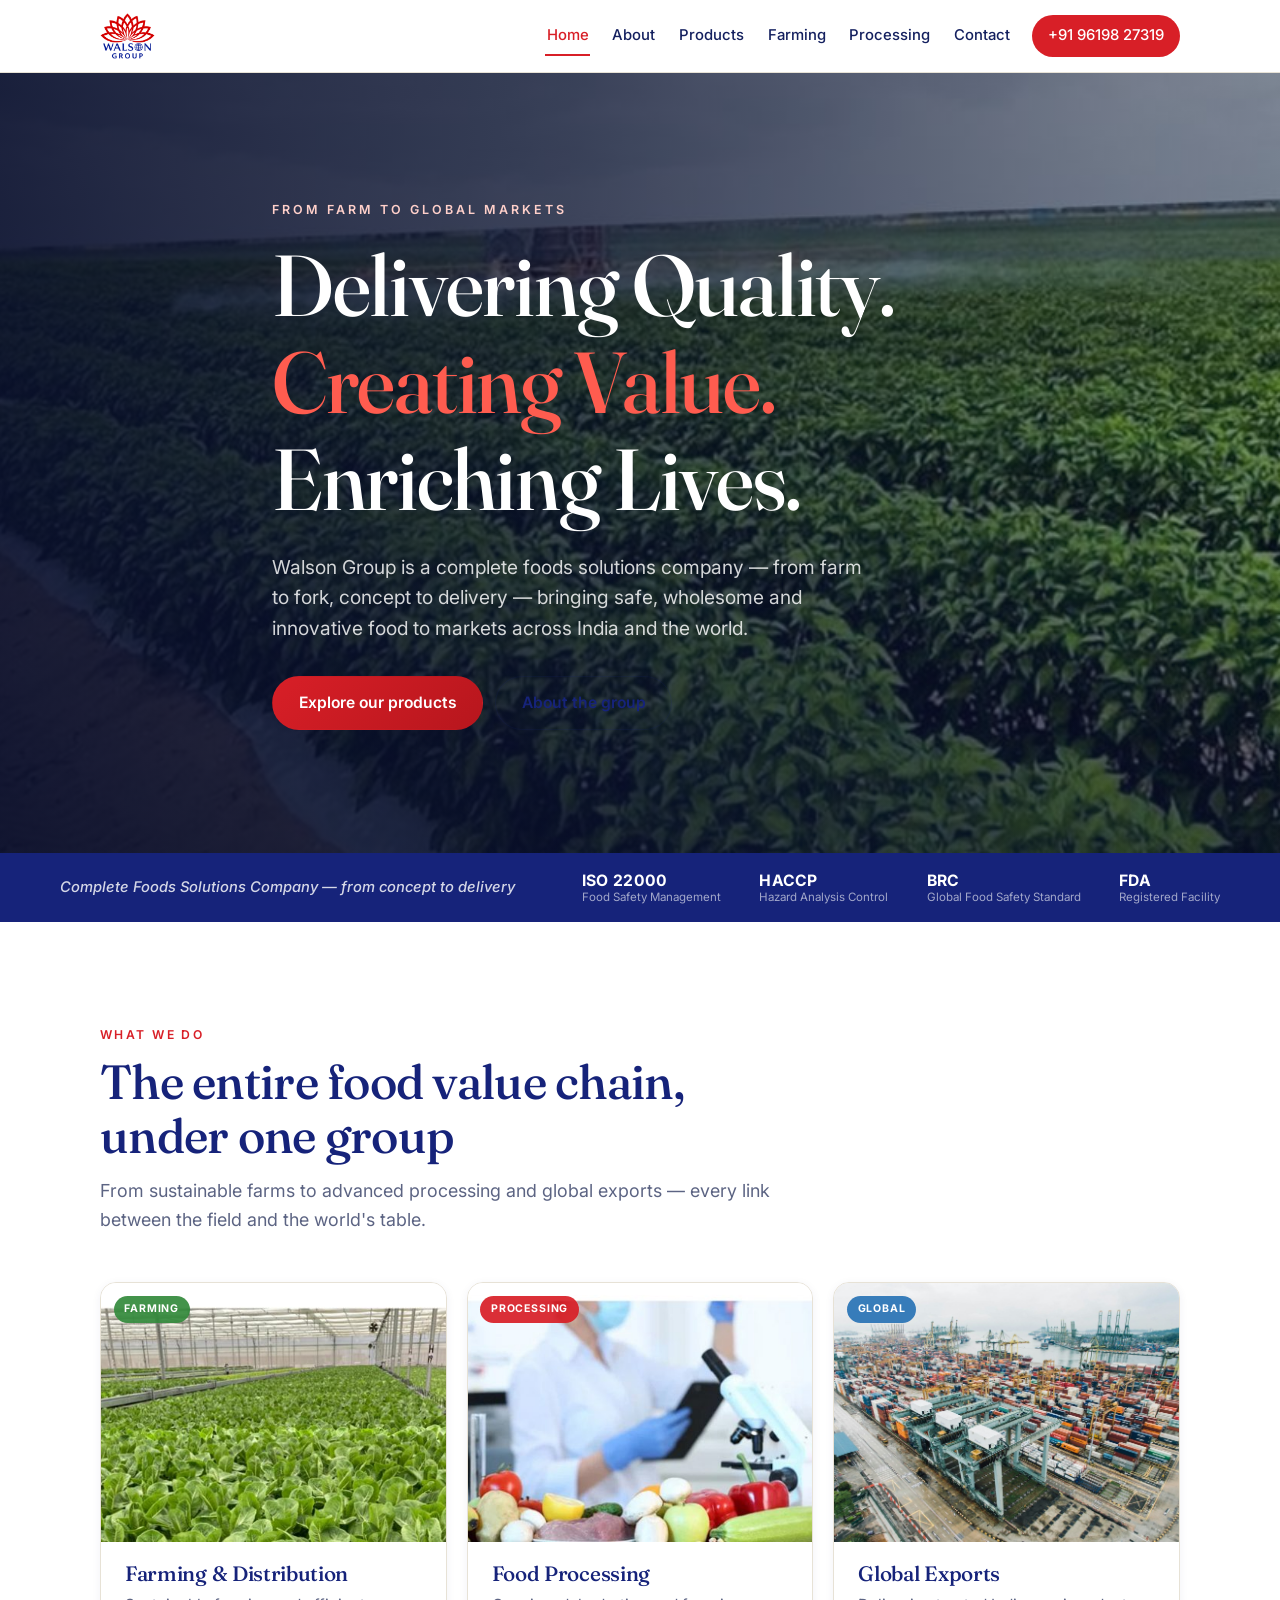
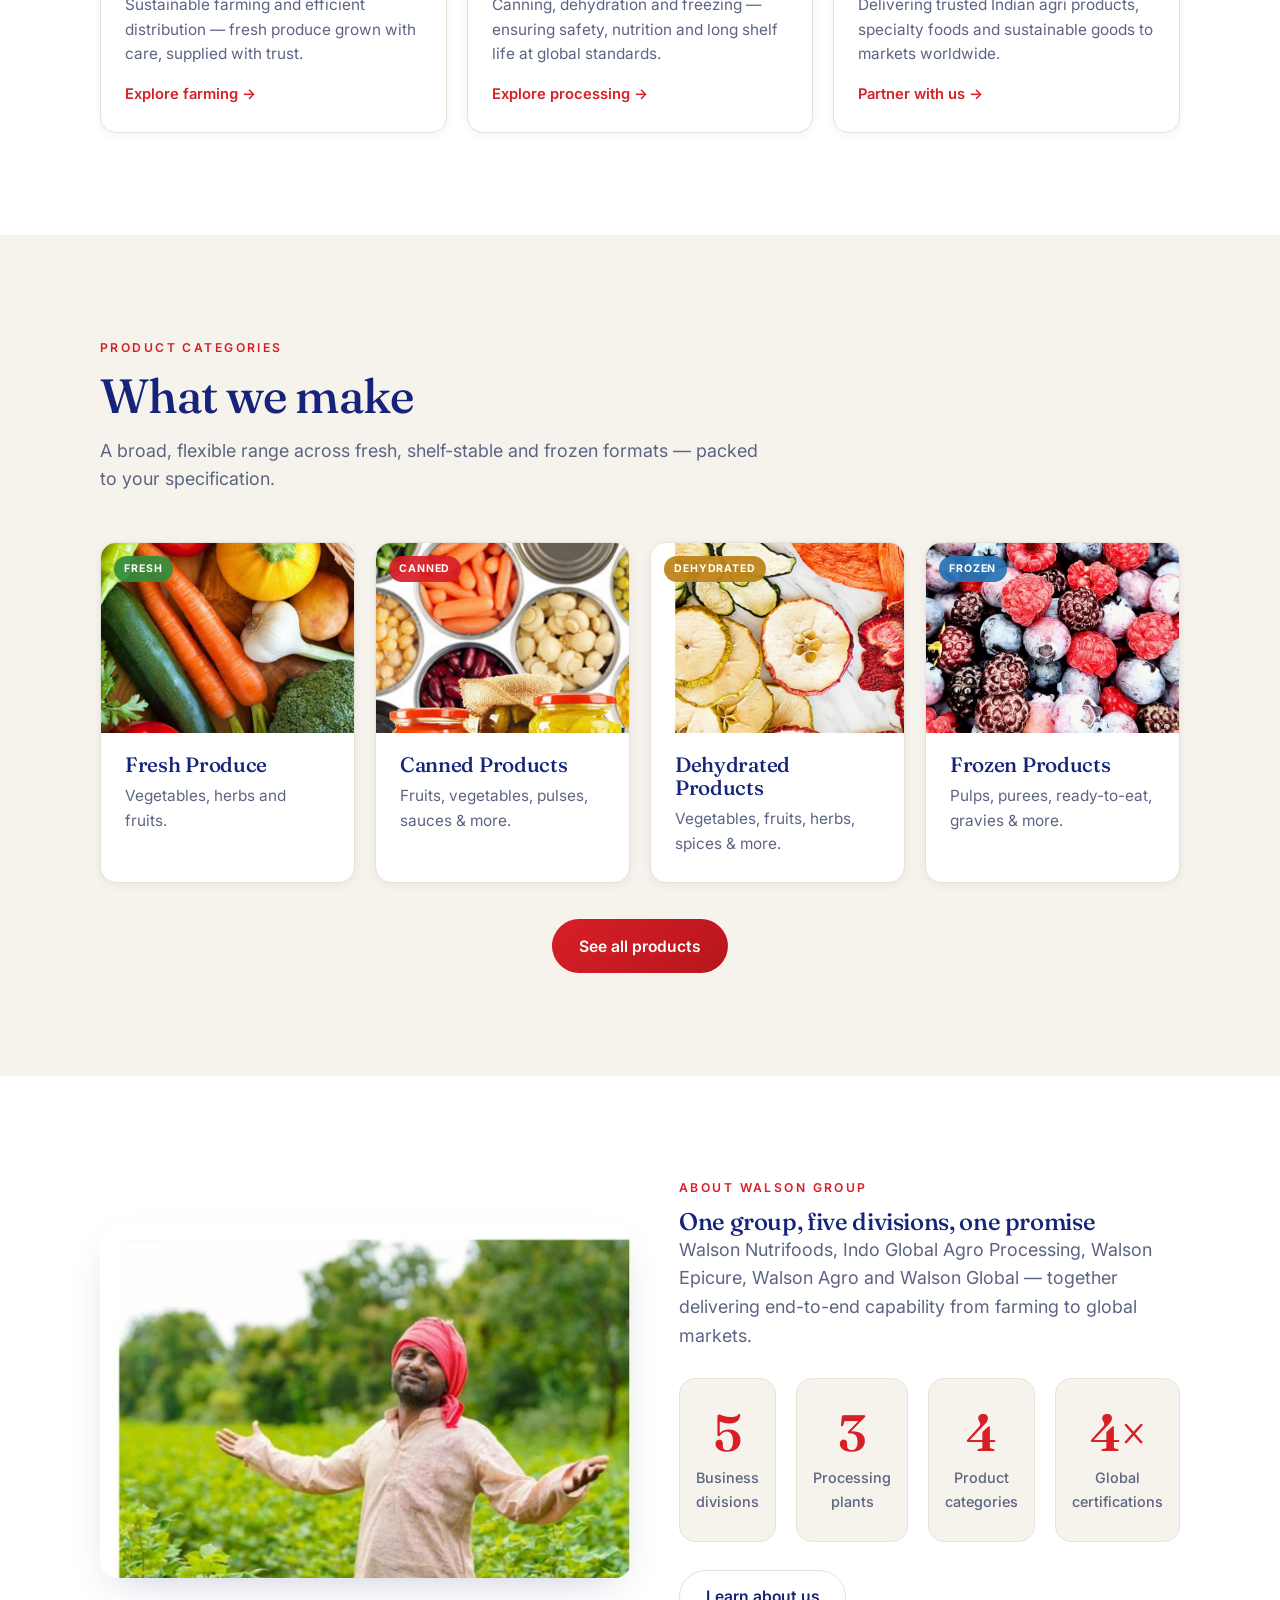
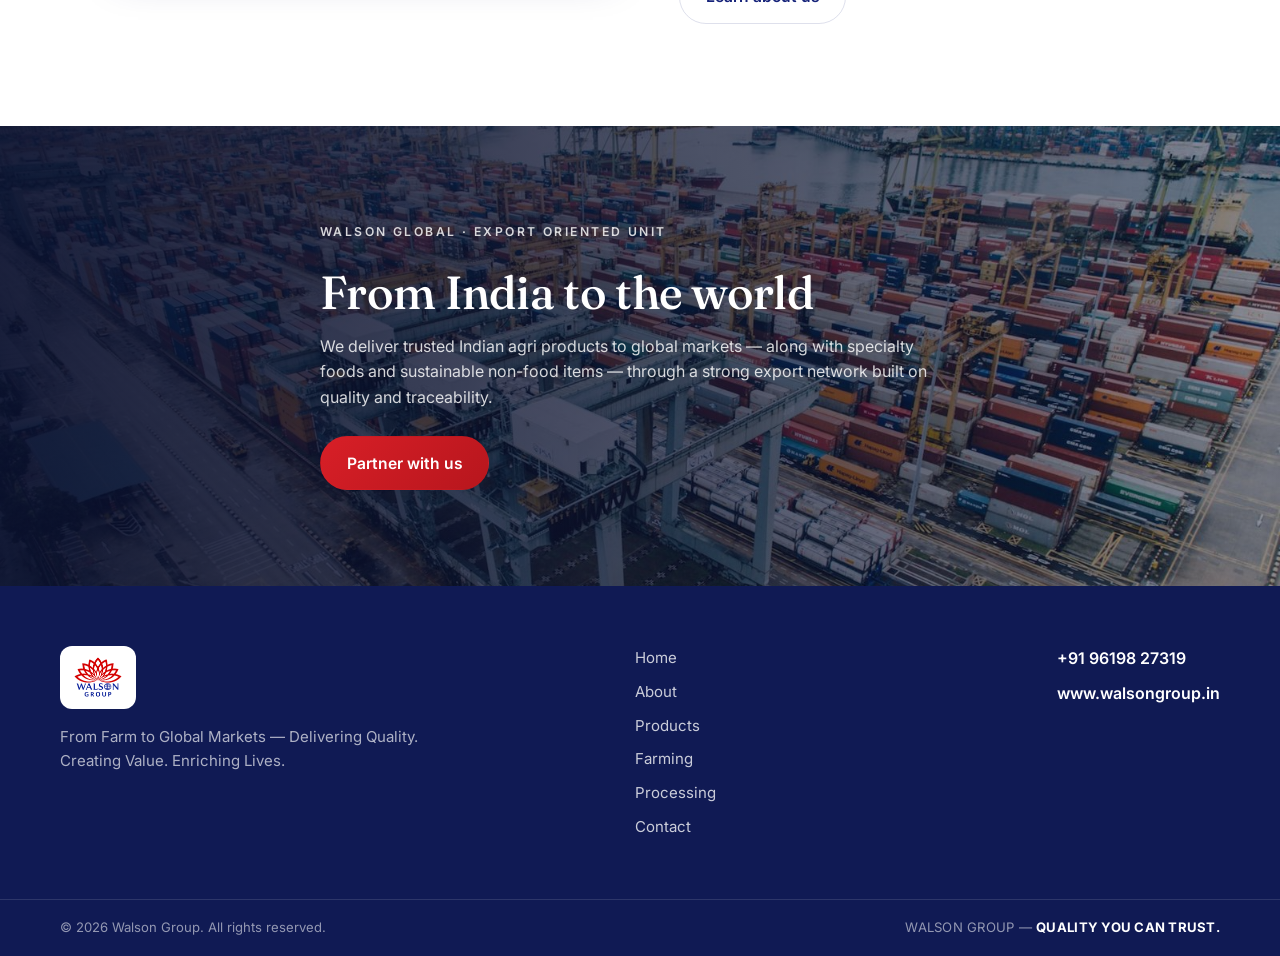
==== commit 3cd1d437: "Swap in authentic Walson photography from the brochure Replace stock photos with the company's own i" ====
--- a/index.html
+++ b/index.html
@@ -23,16 +23,16 @@
 <body>
   <header class="site-header" id="top">
     <div class="container nav">
-      <a class="nav-brand" href="index.html" aria-label="Walson Group home">
+      <a class="nav-brand" href="/" aria-label="Walson Group home">
         <img src="logo.png" width="760" height="639" alt="Walson Group" />
       </a>
       <nav class="nav-links" id="navLinks" aria-label="Primary">
-        <a href="index.html" class="active">Home</a>
-        <a href="about.html">About</a>
-        <a href="products.html">Products</a>
-        <a href="farming.html">Farming</a>
-        <a href="processing.html">Processing</a>
-        <a href="contact.html">Contact</a>
+        <a href="/" class="active">Home</a>
+        <a href="/about">About</a>
+        <a href="/products">Products</a>
+        <a href="/farming">Farming</a>
+        <a href="/processing">Processing</a>
+        <a href="/contact">Contact</a>
         <a class="nav-cta" href="tel:+919619827319">+91 96198 27319</a>
       </nav>
       <button class="nav-toggle" id="navToggle" aria-label="Toggle menu" aria-expanded="false">
@@ -59,8 +59,8 @@
           markets across India and the world.
         </p>
         <div class="hero-actions">
-          <a class="btn btn-primary" href="products.html">Explore our products</a>
-          <a class="btn btn-ghost btn-ghost-light" href="about.html">About the group</a>
+          <a class="btn btn-primary" href="/products">Explore our products</a>
+          <a class="btn btn-ghost btn-ghost-light" href="/about">About the group</a>
         </div>
       </div>
     </section>
@@ -87,23 +87,23 @@
           <p class="section-lead">From sustainable farms to advanced processing and global exports — every link between the field and the world's table.</p>
         </div>
         <div class="grid grid-3">
-          <a class="card product" href="farming.html">
-            <div class="product-media"><img src="images/farming.jpg" alt="Seedlings in a nursery" loading="lazy" decoding="async" /><span class="prod-tag tag-green">Farming</span></div>
+          <a class="card product" href="/farming">
+            <div class="product-media"><img src="images/farming.jpg" alt="Hydroponic greenhouse with rows of lettuce" loading="lazy" decoding="async" /><span class="prod-tag tag-green">Farming</span></div>
             <div class="product-body">
               <h3>Farming &amp; Distribution</h3>
               <p>Sustainable farming and efficient distribution — fresh produce grown with care, supplied with trust.</p>
               <span class="card-link">Explore farming →</span>
             </div>
           </a>
-          <a class="card product" href="processing.html">
-            <div class="product-media"><img src="images/manufacturing.jpg" alt="Food quality lab" loading="lazy" decoding="async" /><span class="prod-tag tag-red">Processing</span></div>
+          <a class="card product" href="/processing">
+            <div class="product-media"><img src="images/manufacturing.jpg" alt="Food scientist inspecting produce in the quality lab" loading="lazy" decoding="async" /><span class="prod-tag tag-red">Processing</span></div>
             <div class="product-body">
               <h3>Food Processing</h3>
               <p>Canning, dehydration and freezing — ensuring safety, nutrition and long shelf life at global standards.</p>
               <span class="card-link">Explore processing →</span>
             </div>
           </a>
-          <a class="card product" href="contact.html">
+          <a class="card product" href="/contact">
             <div class="product-media"><img src="images/global.jpg" alt="Global shipping port" loading="lazy" decoding="async" /><span class="prod-tag tag-blue">Global</span></div>
             <div class="product-body">
               <h3>Global Exports</h3>
@@ -133,7 +133,7 @@
             <div class="product-body"><h3>Canned Products</h3><p>Fruits, vegetables, pulses, sauces &amp; more.</p></div>
           </article>
           <article class="card product">
-            <div class="product-media"><img src="images/dehydrated.jpg" alt="Dried spices and herbs" loading="lazy" decoding="async" /><span class="prod-tag tag-amber">Dehydrated</span></div>
+            <div class="product-media"><img src="images/dehydrated.jpg" alt="Dehydrated fruit slices" loading="lazy" decoding="async" /><span class="prod-tag tag-amber">Dehydrated</span></div>
             <div class="product-body"><h3>Dehydrated Products</h3><p>Vegetables, fruits, herbs, spices &amp; more.</p></div>
           </article>
           <article class="card product">
@@ -141,7 +141,7 @@
             <div class="product-body"><h3>Frozen Products</h3><p>Pulps, purees, ready-to-eat, gravies &amp; more.</p></div>
           </article>
         </div>
-        <div class="section-cta"><a class="btn btn-primary" href="products.html">See all products</a></div>
+        <div class="section-cta"><a class="btn btn-primary" href="/products">See all products</a></div>
       </div>
     </section>
 
@@ -150,7 +150,7 @@
       <div class="container">
         <div class="media-split">
           <div class="media-frame">
-            <img src="images/about.jpg" alt="A vibrant market display of fresh fruits and vegetables" loading="lazy" decoding="async" />
+            <img src="images/about.jpg" alt="A Walson farmer in a green field" loading="lazy" decoding="async" />
           </div>
           <div>
             <p class="kicker">About Walson Group</p>
@@ -162,7 +162,7 @@
               <div class="stat"><span class="stat-num">4</span><span class="stat-label">Product categories</span></div>
               <div class="stat"><span class="stat-num">4×</span><span class="stat-label">Global certifications</span></div>
             </div>
-            <div style="margin-top:1.75rem"><a class="btn btn-ghost" href="about.html">Learn about us</a></div>
+            <div style="margin-top:1.75rem"><a class="btn btn-ghost" href="/about">Learn about us</a></div>
           </div>
         </div>
       </div>
@@ -176,7 +176,7 @@
         <p class="kicker kicker-light">Walson Global · Export Oriented Unit</p>
         <h2>From India to the world</h2>
         <p>We deliver trusted Indian agri products to global markets — along with specialty foods and sustainable non-food items — through a strong export network built on quality and traceability.</p>
-        <a class="btn btn-primary" href="contact.html">Partner with us</a>
+        <a class="btn btn-primary" href="/contact">Partner with us</a>
       </div>
     </section>
   </main>
@@ -188,12 +188,12 @@
         <p>From Farm to Global Markets — Delivering Quality. Creating Value. Enriching Lives.</p>
       </div>
       <nav class="footer-nav" aria-label="Footer">
-        <a href="index.html">Home</a>
-        <a href="about.html">About</a>
-        <a href="products.html">Products</a>
-        <a href="farming.html">Farming</a>
-        <a href="processing.html">Processing</a>
-        <a href="contact.html">Contact</a>
+        <a href="/">Home</a>
+        <a href="/about">About</a>
+        <a href="/products">Products</a>
+        <a href="/farming">Farming</a>
+        <a href="/processing">Processing</a>
+        <a href="/contact">Contact</a>
       </nav>
       <div class="footer-contact">
         <a href="tel:+919619827319">+91 96198 27319</a>
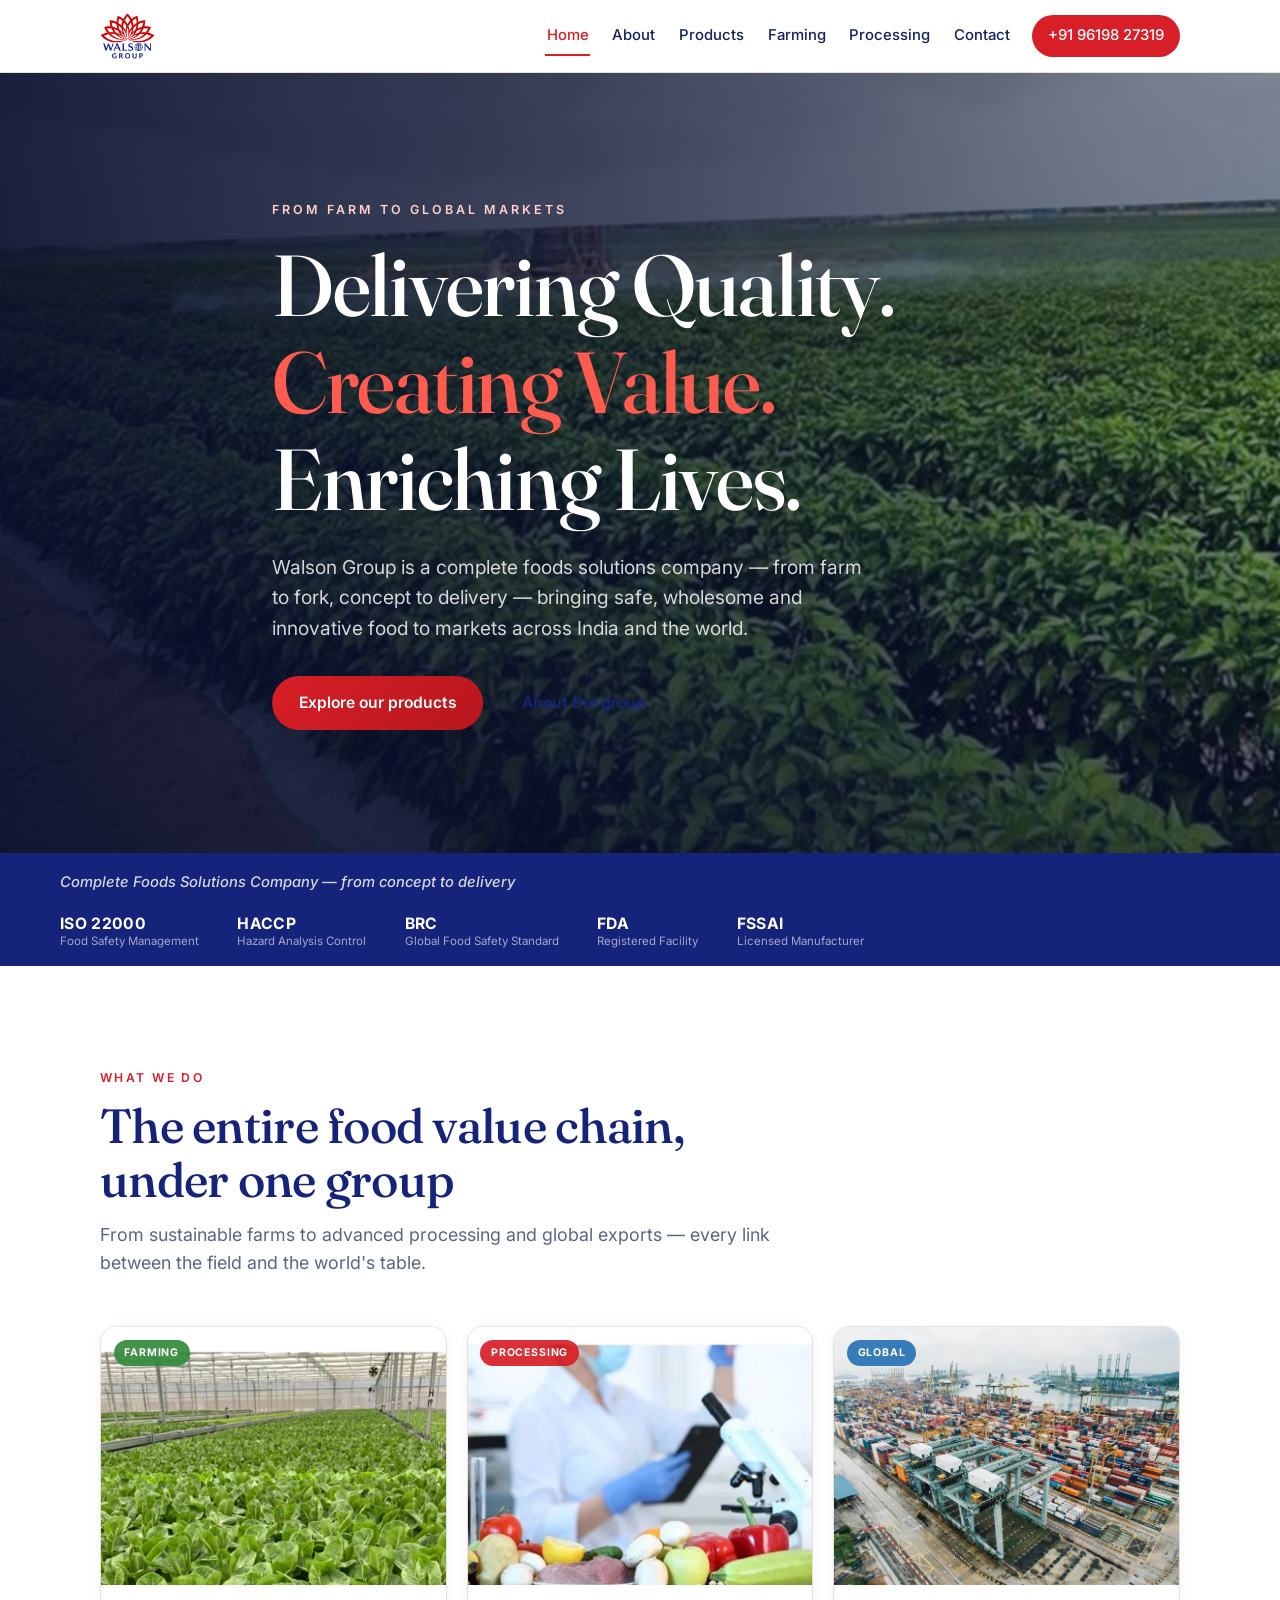
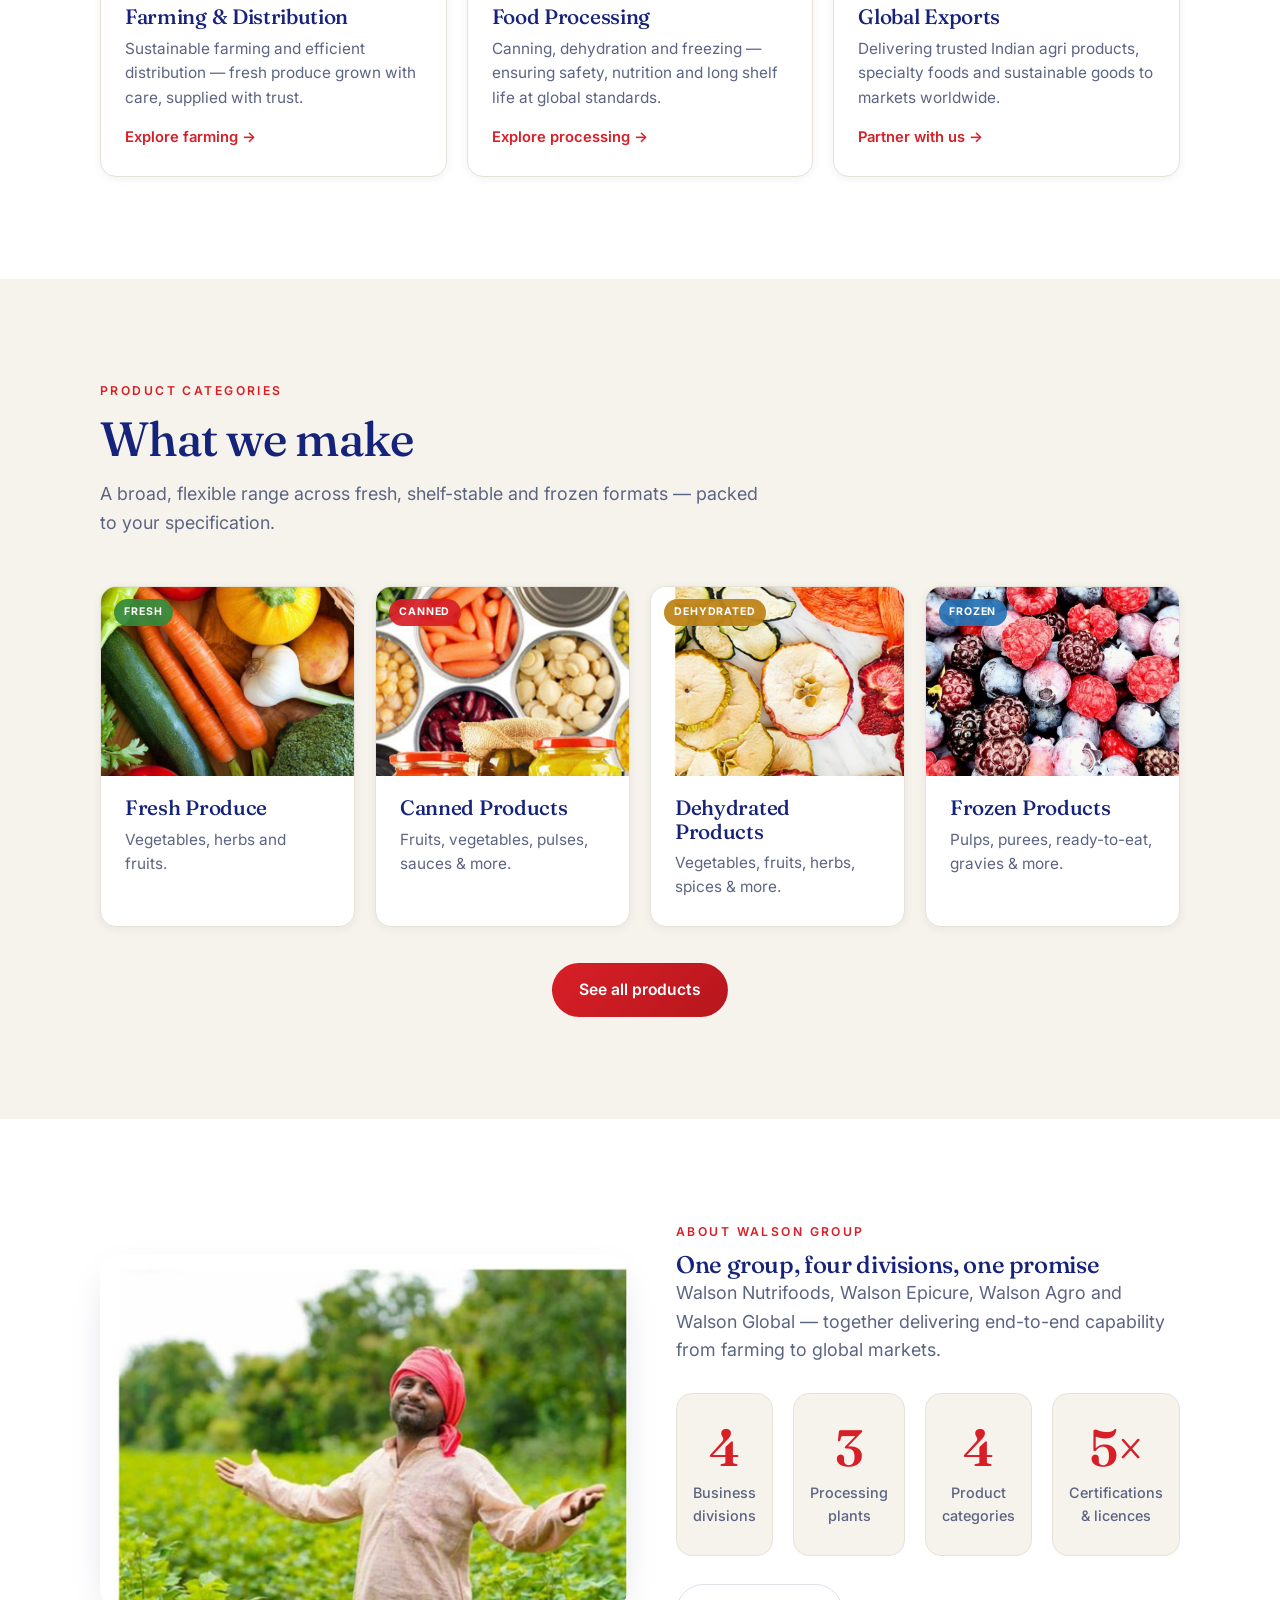
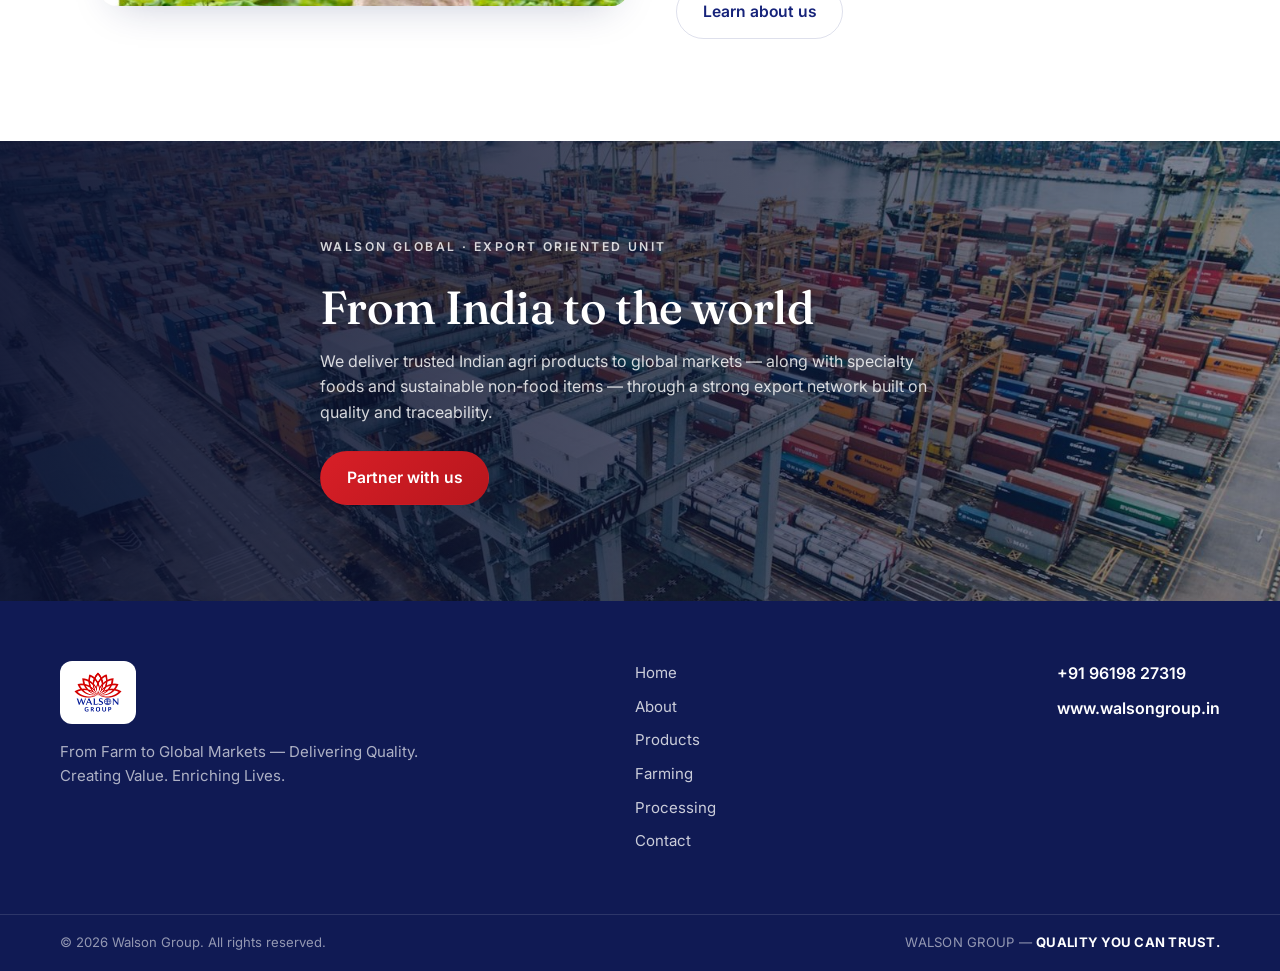
==== commit 55cc36dc: "Apply client brief: merge Indo Global into Epicure, refresh photos, elevate compliance Changes reque" ====
--- a/index.html
+++ b/index.html
@@ -4,7 +4,7 @@
   <meta charset="UTF-8" />
   <meta name="viewport" content="width=device-width, initial-scale=1.0" />
   <title>Walson Group — Complete Foods Solutions Company</title>
-  <meta name="description" content="Walson Group is a complete foods solutions company — from farm to global markets. Fresh, canned, dehydrated and frozen foods with ISO 22000, HACCP, BRC and FDA-certified quality." />
+  <meta name="description" content="Walson Group is a complete foods solutions company — from farm to global markets. Fresh, canned, dehydrated and frozen foods with ISO 22000, HACCP, BRC, FDA and FSSAI-certified quality." />
 
   <meta property="og:title" content="Walson Group — Quality You Can Trust" />
   <meta property="og:description" content="From Farm to Global Markets — Delivering Quality. Creating Value. Enriching Lives." />
@@ -74,6 +74,7 @@
           <li><strong>HACCP</strong><span>Hazard Analysis Control</span></li>
           <li><strong>BRC</strong><span>Global Food Safety Standard</span></li>
           <li><strong>FDA</strong><span>Registered Facility</span></li>
+          <li><strong>FSSAI</strong><span>Licensed Manufacturer</span></li>
         </ul>
       </div>
     </section>
@@ -154,13 +155,13 @@
           </div>
           <div>
             <p class="kicker">About Walson Group</p>
-            <h2>One group, five divisions, one promise</h2>
-            <p class="section-lead">Walson Nutrifoods, Indo Global Agro Processing, Walson Epicure, Walson Agro and Walson Global — together delivering end-to-end capability from farming to global markets.</p>
+            <h2>One group, four divisions, one promise</h2>
+            <p class="section-lead">Walson Nutrifoods, Walson Epicure, Walson Agro and Walson Global — together delivering end-to-end capability from farming to global markets.</p>
             <div class="stats stats-2" style="margin-top:1.75rem">
-              <div class="stat"><span class="stat-num">5</span><span class="stat-label">Business divisions</span></div>
+              <div class="stat"><span class="stat-num">4</span><span class="stat-label">Business divisions</span></div>
               <div class="stat"><span class="stat-num">3</span><span class="stat-label">Processing plants</span></div>
               <div class="stat"><span class="stat-num">4</span><span class="stat-label">Product categories</span></div>
-              <div class="stat"><span class="stat-num">4×</span><span class="stat-label">Global certifications</span></div>
+              <div class="stat"><span class="stat-num">5×</span><span class="stat-label">Certifications &amp; licences</span></div>
             </div>
             <div style="margin-top:1.75rem"><a class="btn btn-ghost" href="/about">Learn about us</a></div>
           </div>
--- a/styles.css
+++ b/styles.css
@@ -178,7 +178,10 @@
 .card h4 { font-size: 1.08rem; margin-bottom: 0.45rem; color: var(--navy); }
 .card p { color: var(--muted); font-size: 0.96rem; }
 
-.card-accent { background: linear-gradient(160deg, var(--navy), var(--navy-deep)); border: 0; color: #fff; }
+/* .section-alt .card sets a white background at higher specificity, so the
+   accent variant has to match it to stay navy inside alt sections */
+.card-accent,
+.section-alt .card-accent { background: linear-gradient(160deg, var(--navy), var(--navy-deep)); border: 0; color: #fff; }
 .card-accent h3, .card-accent h4 { color: #fff; }
 .card-accent p { color: rgba(255, 255, 255, 0.78); }
 
@@ -192,6 +195,35 @@
 .card-link { display: inline-block; margin-top: 1rem; font-weight: 600; font-size: 0.92rem; color: var(--red); transition: gap 0.2s; }
 .card-accent .card-link { color: #ffd7d0; }
 .card-link:hover { opacity: 0.8; }
+
+/* lets a card fill the remainder of a 3-up row so the grid ends flush */
+.grid-3 .card-span-2 { grid-column: span 2; }
+
+/* ===================== LICENSING & COMPLIANCE ===================== */
+.compliance-grid { display: grid; grid-template-columns: repeat(5, 1fr); gap: 1rem; }
+.compliance-card {
+  display: flex; flex-direction: column; gap: 0.5rem;
+  background: rgba(255, 255, 255, 0.06);
+  border: 1px solid rgba(255, 255, 255, 0.15);
+  border-radius: var(--radius);
+  padding: 1.5rem 1.25rem;
+  transition: transform 0.25s var(--ease), background 0.25s, border-color 0.25s;
+}
+.compliance-card:hover {
+  transform: translateY(-4px);
+  background: rgba(255, 255, 255, 0.1);
+  border-color: rgba(255, 255, 255, 0.32);
+}
+.compliance-mark {
+  font-family: "Fraunces", Georgia, serif;
+  font-size: clamp(1.15rem, 1.8vw, 1.45rem); font-weight: 600; color: #fff; line-height: 1.1;
+}
+.compliance-name { font-size: 0.76rem; line-height: 1.4; color: rgba(255, 255, 255, 0.62); }
+.compliance-note {
+  margin-top: 1.75rem; font-size: 0.92rem; color: rgba(255, 255, 255, 0.6);
+}
+.compliance-note a { color: #ffd7d0; font-weight: 600; }
+.compliance-note a:hover { opacity: 0.8; }
 
 /* product cards (with imagery) */
 .card.product { padding: 0; overflow: hidden; }
@@ -298,6 +330,7 @@
 @media (max-width: 900px) {
   .grid-4 { grid-template-columns: repeat(2, 1fr); }
   .grid-3 { grid-template-columns: repeat(2, 1fr); }
+  .compliance-grid { grid-template-columns: repeat(3, 1fr); }
   .stats { grid-template-columns: repeat(2, 1fr); }
   .contact-grid { grid-template-columns: 1fr; }
   .media-split { grid-template-columns: 1fr; }
@@ -320,6 +353,8 @@
 
 @media (max-width: 560px) {
   .grid-4, .grid-3, .stats { grid-template-columns: 1fr; }
+  .compliance-grid { grid-template-columns: repeat(2, 1fr); }
+  .grid-3 .card-span-2 { grid-column: span 1; }
   .footer-inner { grid-template-columns: 1fr; gap: 1.75rem; }
   .footer-bar-inner { justify-content: center; text-align: center; }
   .trust-inner { justify-content: center; text-align: center; }
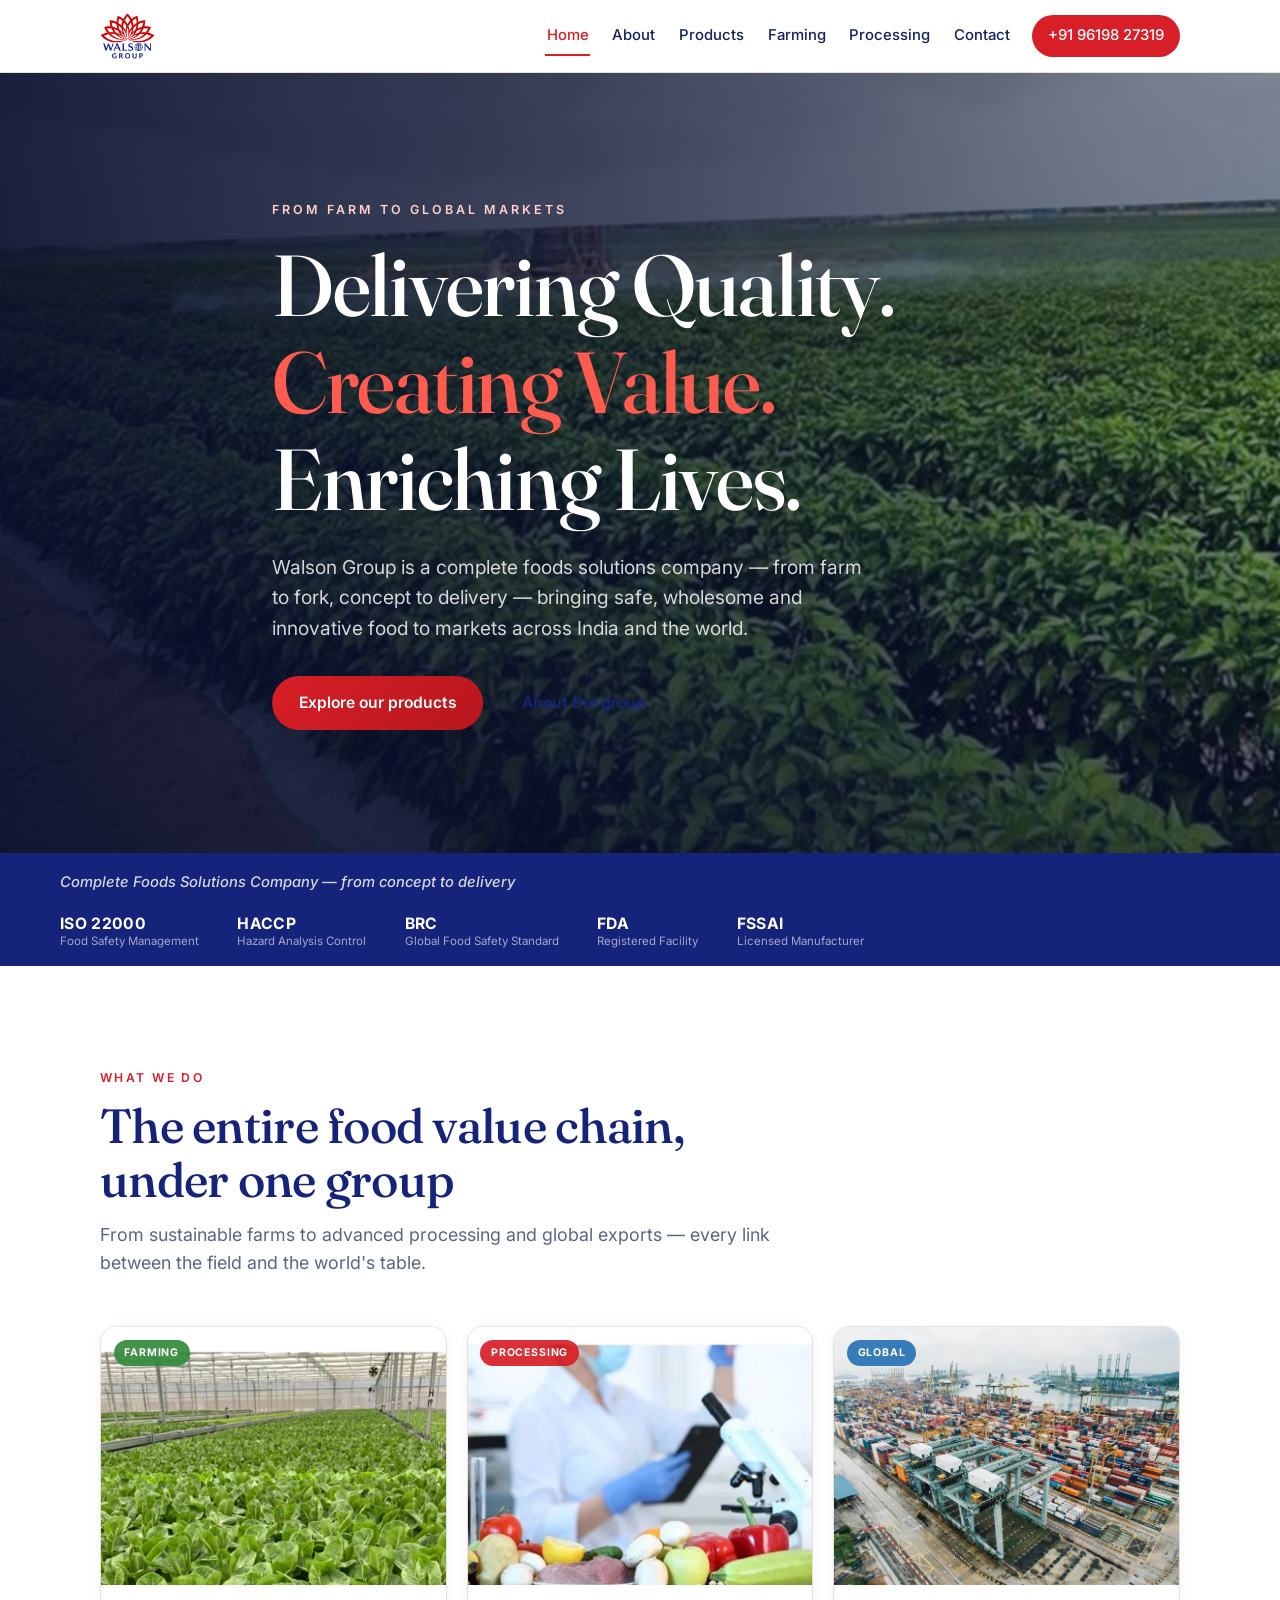
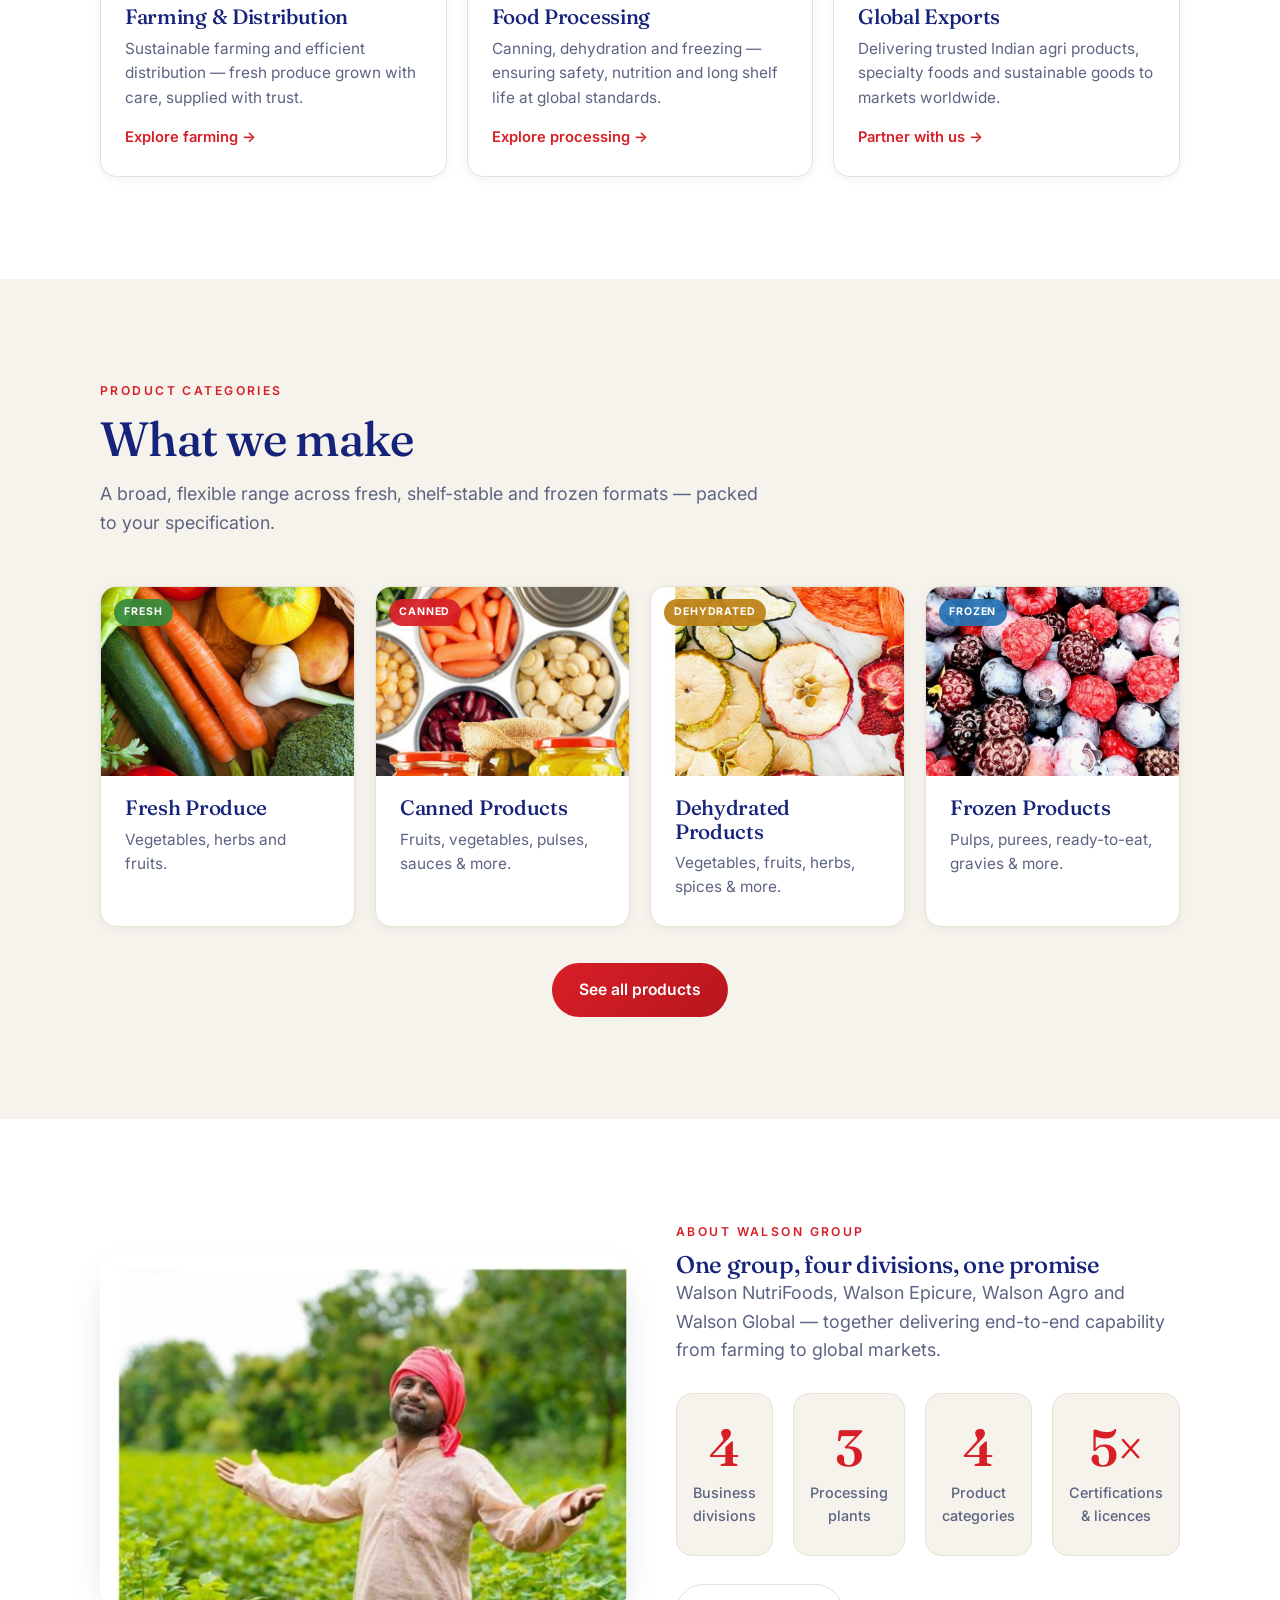
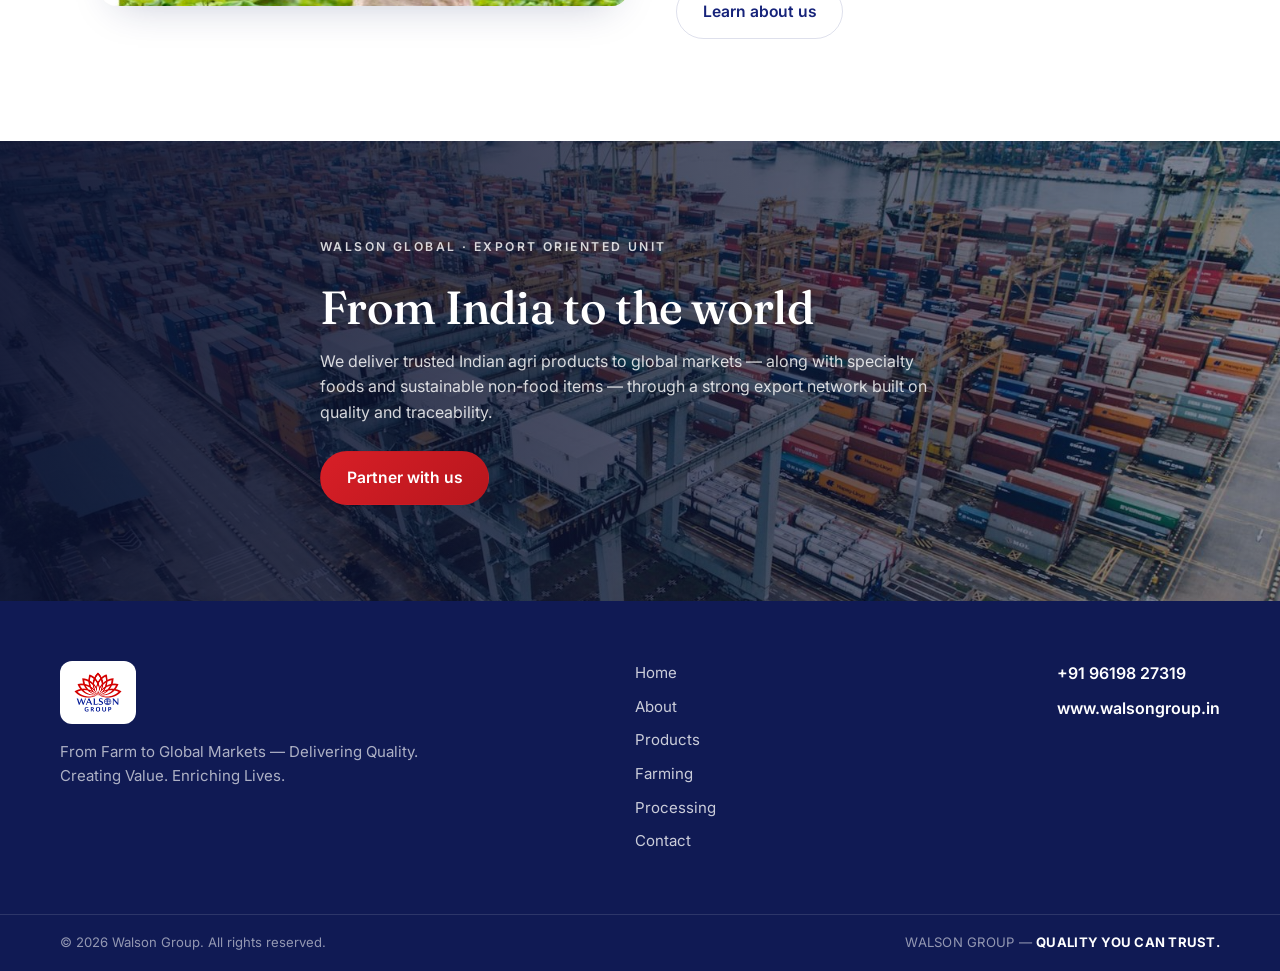
==== commit 0a8b22e9: "Use the NutriFoods brand capitalisation Rohan confirmed the capital F. Updated all six occurrences a" ====
--- a/index.html
+++ b/index.html
@@ -156,7 +156,7 @@
           <div>
             <p class="kicker">About Walson Group</p>
             <h2>One group, four divisions, one promise</h2>
-            <p class="section-lead">Walson Nutrifoods, Walson Epicure, Walson Agro and Walson Global — together delivering end-to-end capability from farming to global markets.</p>
+            <p class="section-lead">Walson NutriFoods, Walson Epicure, Walson Agro and Walson Global — together delivering end-to-end capability from farming to global markets.</p>
             <div class="stats stats-2" style="margin-top:1.75rem">
               <div class="stat"><span class="stat-num">4</span><span class="stat-label">Business divisions</span></div>
               <div class="stat"><span class="stat-num">3</span><span class="stat-label">Processing plants</span></div>
--- a/styles.css
+++ b/styles.css
@@ -198,6 +198,13 @@
 
 /* lets a card fill the remainder of a 3-up row so the grid ends flush */
 .grid-3 .card-span-2 { grid-column: span 2; }
+
+/* division copy varies a lot in length; pinning the link to the card floor
+   keeps the row reading as deliberate rather than ragged */
+.card.division { display: flex; flex-direction: column; }
+.card.division .card-link { margin-top: auto; padding-top: 1rem; }
+/* flex would stretch these to the card width; keep them hugging their text */
+.card.division .pill, .card.division .card-link { align-self: flex-start; }
 
 /* ===================== LICENSING & COMPLIANCE ===================== */
 .compliance-grid { display: grid; grid-template-columns: repeat(5, 1fr); gap: 1rem; }
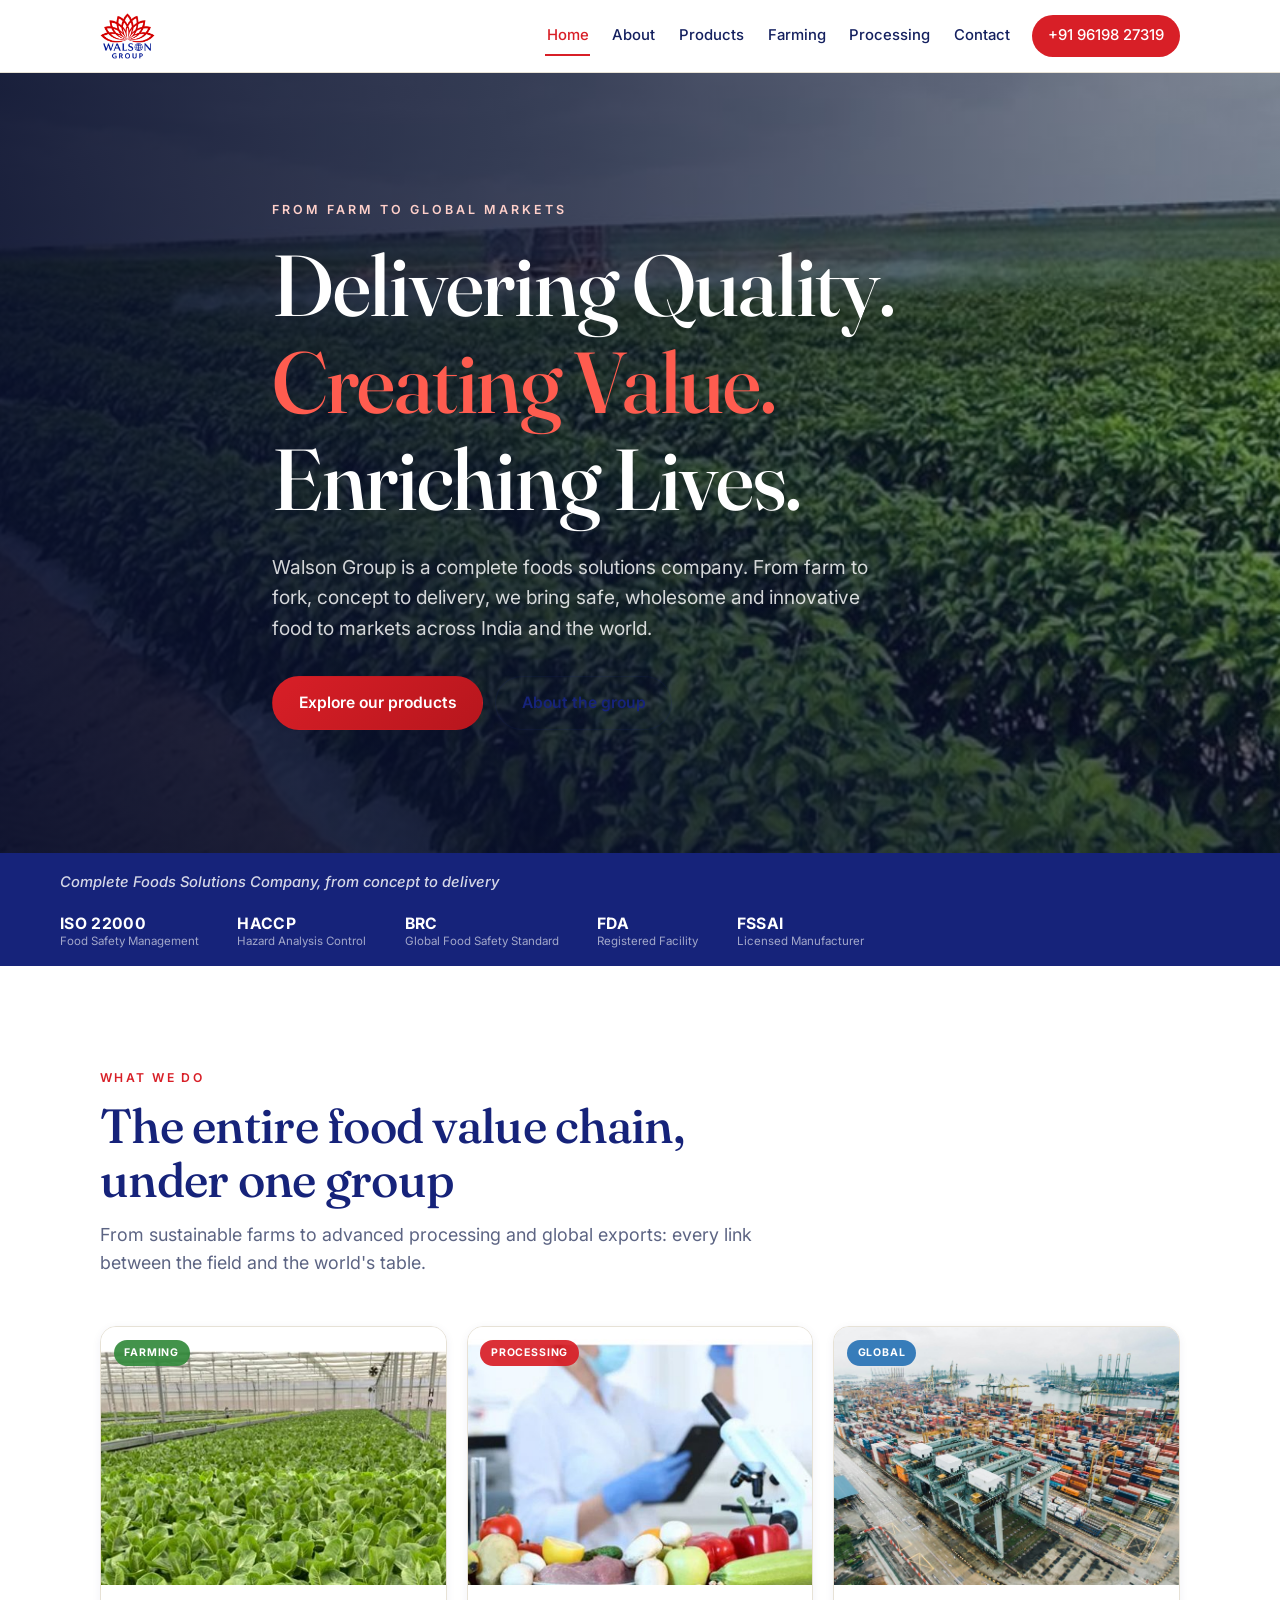
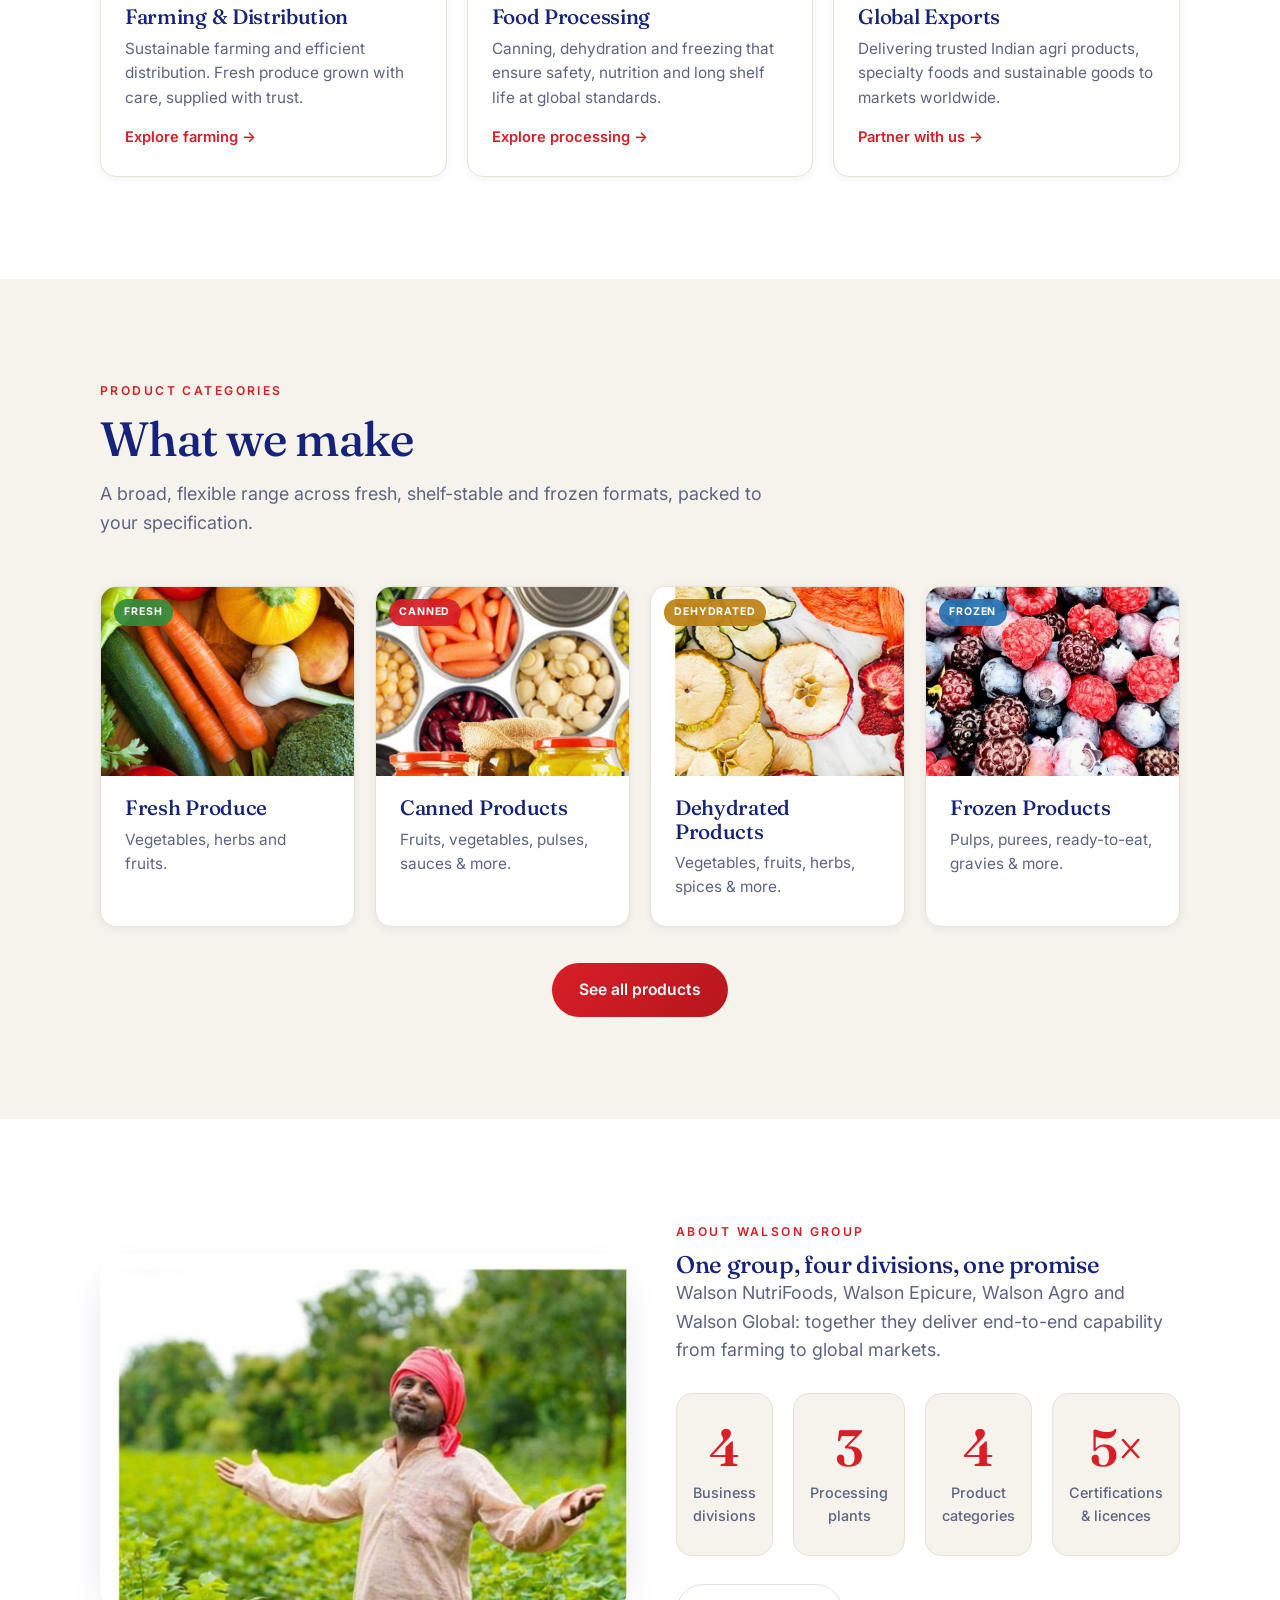
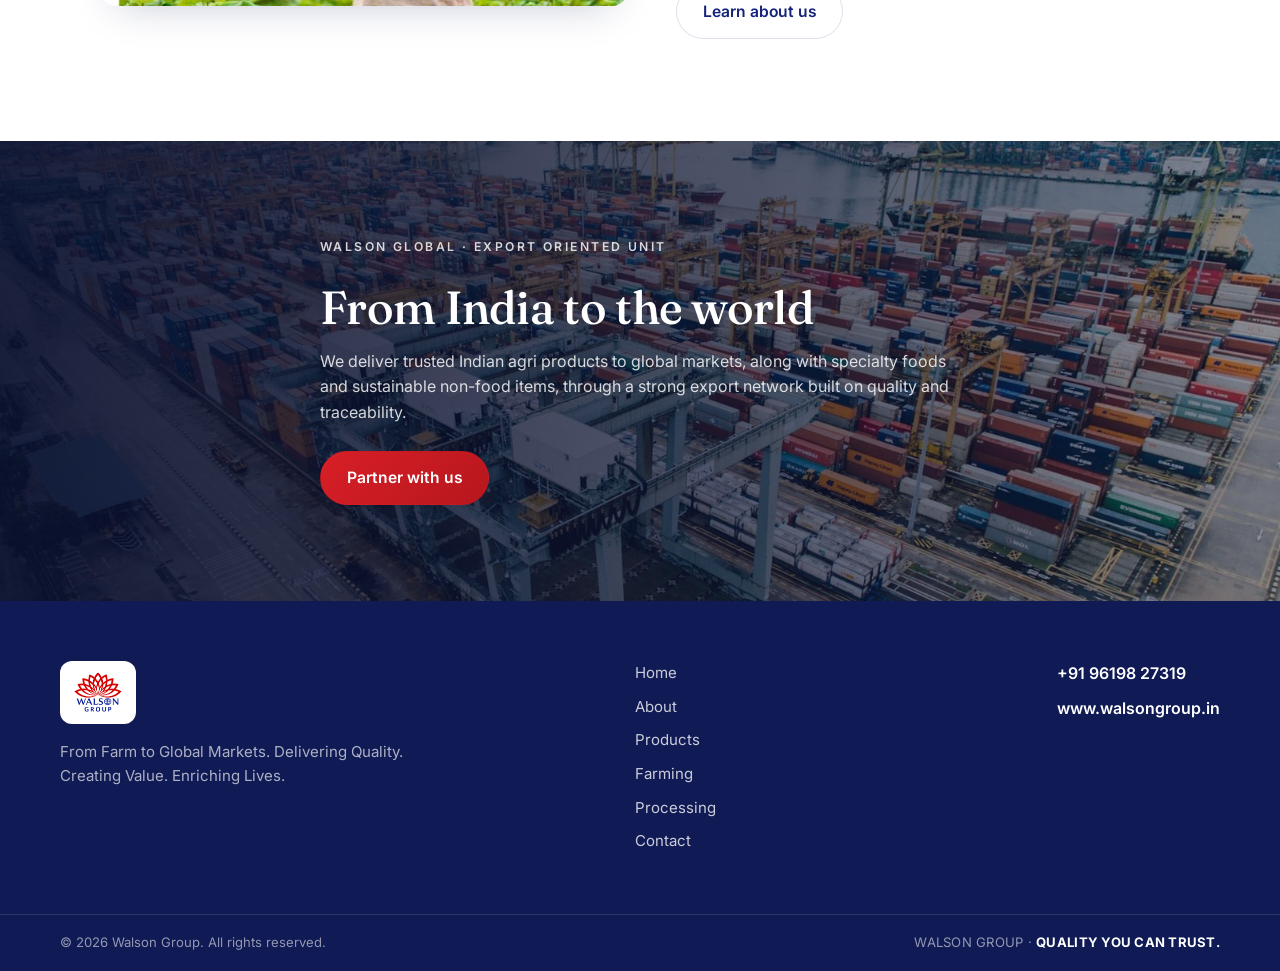
==== commit a2f3ced7: "Remove em dashes from site copy, rewording each in context Replaced all 60 em dashes across the six " ====
--- a/index.html
+++ b/index.html
@@ -3,11 +3,11 @@
 <head>
   <meta charset="UTF-8" />
   <meta name="viewport" content="width=device-width, initial-scale=1.0" />
-  <title>Walson Group — Complete Foods Solutions Company</title>
-  <meta name="description" content="Walson Group is a complete foods solutions company — from farm to global markets. Fresh, canned, dehydrated and frozen foods with ISO 22000, HACCP, BRC, FDA and FSSAI-certified quality." />
-
-  <meta property="og:title" content="Walson Group — Quality You Can Trust" />
-  <meta property="og:description" content="From Farm to Global Markets — Delivering Quality. Creating Value. Enriching Lives." />
+  <title>Walson Group | Complete Foods Solutions Company</title>
+  <meta name="description" content="Walson Group is a complete foods solutions company, from farm to global markets. Fresh, canned, dehydrated and frozen foods with ISO 22000, HACCP, BRC, FDA and FSSAI-certified quality." />
+
+  <meta property="og:title" content="Walson Group | Quality You Can Trust" />
+  <meta property="og:description" content="From Farm to Global Markets. Delivering Quality. Creating Value. Enriching Lives." />
   <meta property="og:type" content="website" />
   <meta property="og:url" content="https://walsongroup.in" />
 
@@ -54,8 +54,8 @@
           Enriching&nbsp;Lives.
         </h1>
         <p class="hero-sub">
-          Walson Group is a complete foods solutions company — from farm to fork,
-          concept to delivery — bringing safe, wholesome and innovative food to
+          Walson Group is a complete foods solutions company. From farm to fork,
+          concept to delivery, we bring safe, wholesome and innovative food to
           markets across India and the world.
         </p>
         <div class="hero-actions">
@@ -68,7 +68,7 @@
     <!-- CERT STRIP -->
     <section class="trust-strip" aria-label="Certifications">
       <div class="container trust-inner">
-        <span class="trust-lead">Complete Foods Solutions Company — from concept to delivery</span>
+        <span class="trust-lead">Complete Foods Solutions Company, from concept to delivery</span>
         <ul class="certs">
           <li><strong>ISO 22000</strong><span>Food Safety Management</span></li>
           <li><strong>HACCP</strong><span>Hazard Analysis Control</span></li>
@@ -85,14 +85,14 @@
         <div class="section-head">
           <p class="kicker">What we do</p>
           <h2>The entire food value chain, under one group</h2>
-          <p class="section-lead">From sustainable farms to advanced processing and global exports — every link between the field and the world's table.</p>
+          <p class="section-lead">From sustainable farms to advanced processing and global exports: every link between the field and the world's table.</p>
         </div>
         <div class="grid grid-3">
           <a class="card product" href="/farming">
             <div class="product-media"><img src="images/farming.jpg" alt="Hydroponic greenhouse with rows of lettuce" loading="lazy" decoding="async" /><span class="prod-tag tag-green">Farming</span></div>
             <div class="product-body">
               <h3>Farming &amp; Distribution</h3>
-              <p>Sustainable farming and efficient distribution — fresh produce grown with care, supplied with trust.</p>
+              <p>Sustainable farming and efficient distribution. Fresh produce grown with care, supplied with trust.</p>
               <span class="card-link">Explore farming →</span>
             </div>
           </a>
@@ -100,7 +100,7 @@
             <div class="product-media"><img src="images/manufacturing.jpg" alt="Food scientist inspecting produce in the quality lab" loading="lazy" decoding="async" /><span class="prod-tag tag-red">Processing</span></div>
             <div class="product-body">
               <h3>Food Processing</h3>
-              <p>Canning, dehydration and freezing — ensuring safety, nutrition and long shelf life at global standards.</p>
+              <p>Canning, dehydration and freezing that ensure safety, nutrition and long shelf life at global standards.</p>
               <span class="card-link">Explore processing →</span>
             </div>
           </a>
@@ -122,7 +122,7 @@
         <div class="section-head">
           <p class="kicker">Product Categories</p>
           <h2>What we make</h2>
-          <p class="section-lead">A broad, flexible range across fresh, shelf-stable and frozen formats — packed to your specification.</p>
+          <p class="section-lead">A broad, flexible range across fresh, shelf-stable and frozen formats, packed to your specification.</p>
         </div>
         <div class="grid grid-4">
           <article class="card product">
@@ -156,7 +156,7 @@
           <div>
             <p class="kicker">About Walson Group</p>
             <h2>One group, four divisions, one promise</h2>
-            <p class="section-lead">Walson NutriFoods, Walson Epicure, Walson Agro and Walson Global — together delivering end-to-end capability from farming to global markets.</p>
+            <p class="section-lead">Walson NutriFoods, Walson Epicure, Walson Agro and Walson Global: together they deliver end-to-end capability from farming to global markets.</p>
             <div class="stats stats-2" style="margin-top:1.75rem">
               <div class="stat"><span class="stat-num">4</span><span class="stat-label">Business divisions</span></div>
               <div class="stat"><span class="stat-num">3</span><span class="stat-label">Processing plants</span></div>
@@ -176,7 +176,7 @@
       <div class="container band-inner">
         <p class="kicker kicker-light">Walson Global · Export Oriented Unit</p>
         <h2>From India to the world</h2>
-        <p>We deliver trusted Indian agri products to global markets — along with specialty foods and sustainable non-food items — through a strong export network built on quality and traceability.</p>
+        <p>We deliver trusted Indian agri products to global markets, along with specialty foods and sustainable non-food items, through a strong export network built on quality and traceability.</p>
         <a class="btn btn-primary" href="/contact">Partner with us</a>
       </div>
     </section>
@@ -186,7 +186,7 @@
     <div class="container footer-inner">
       <div class="footer-brand">
         <span class="footer-logo"><img src="logo.png" width="760" height="639" alt="Walson Group" /></span>
-        <p>From Farm to Global Markets — Delivering Quality. Creating Value. Enriching Lives.</p>
+        <p>From Farm to Global Markets. Delivering Quality. Creating Value. Enriching Lives.</p>
       </div>
       <nav class="footer-nav" aria-label="Footer">
         <a href="/">Home</a>
@@ -204,7 +204,7 @@
     <div class="footer-bar">
       <div class="container footer-bar-inner">
         <span>&copy; <span id="year"></span> Walson Group. All rights reserved.</span>
-        <span class="footer-tag">WALSON GROUP — <strong>QUALITY YOU CAN TRUST.</strong></span>
+        <span class="footer-tag">WALSON GROUP · <strong>QUALITY YOU CAN TRUST.</strong></span>
       </div>
     </div>
   </footer>
